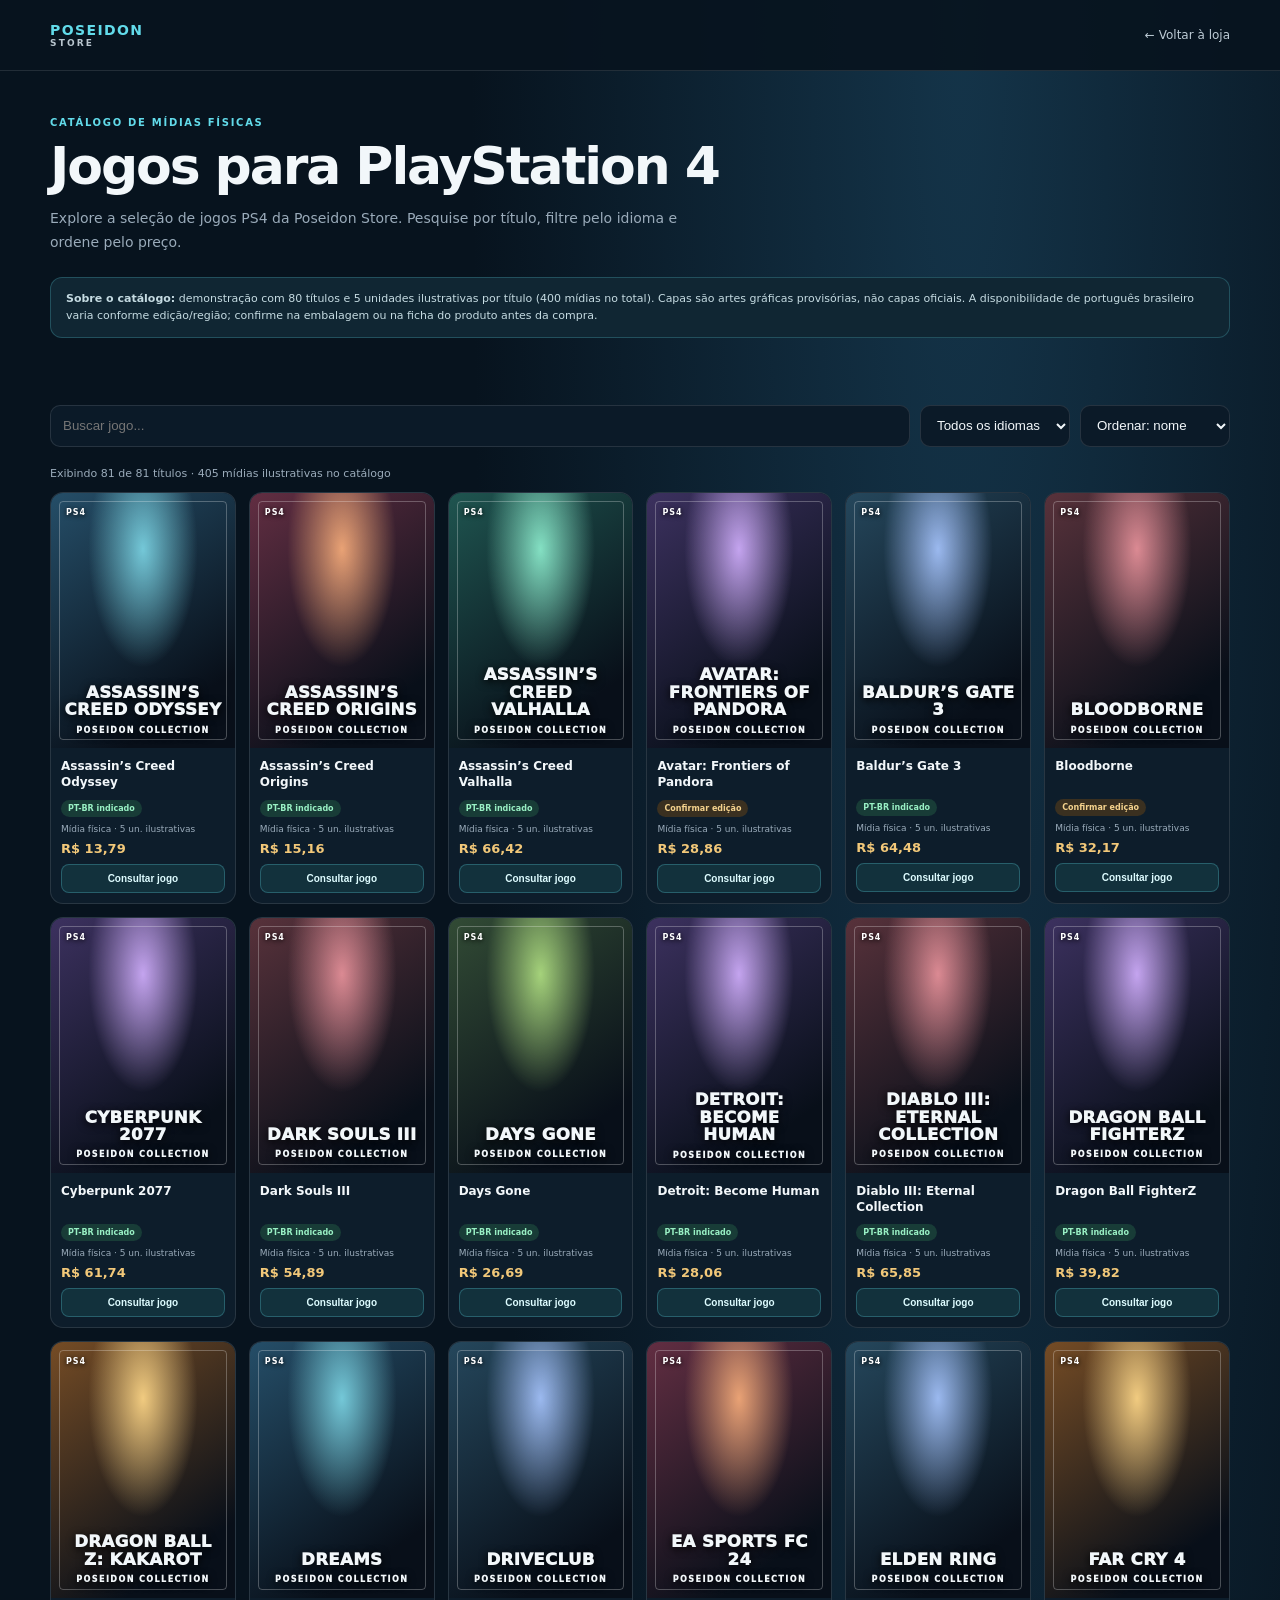
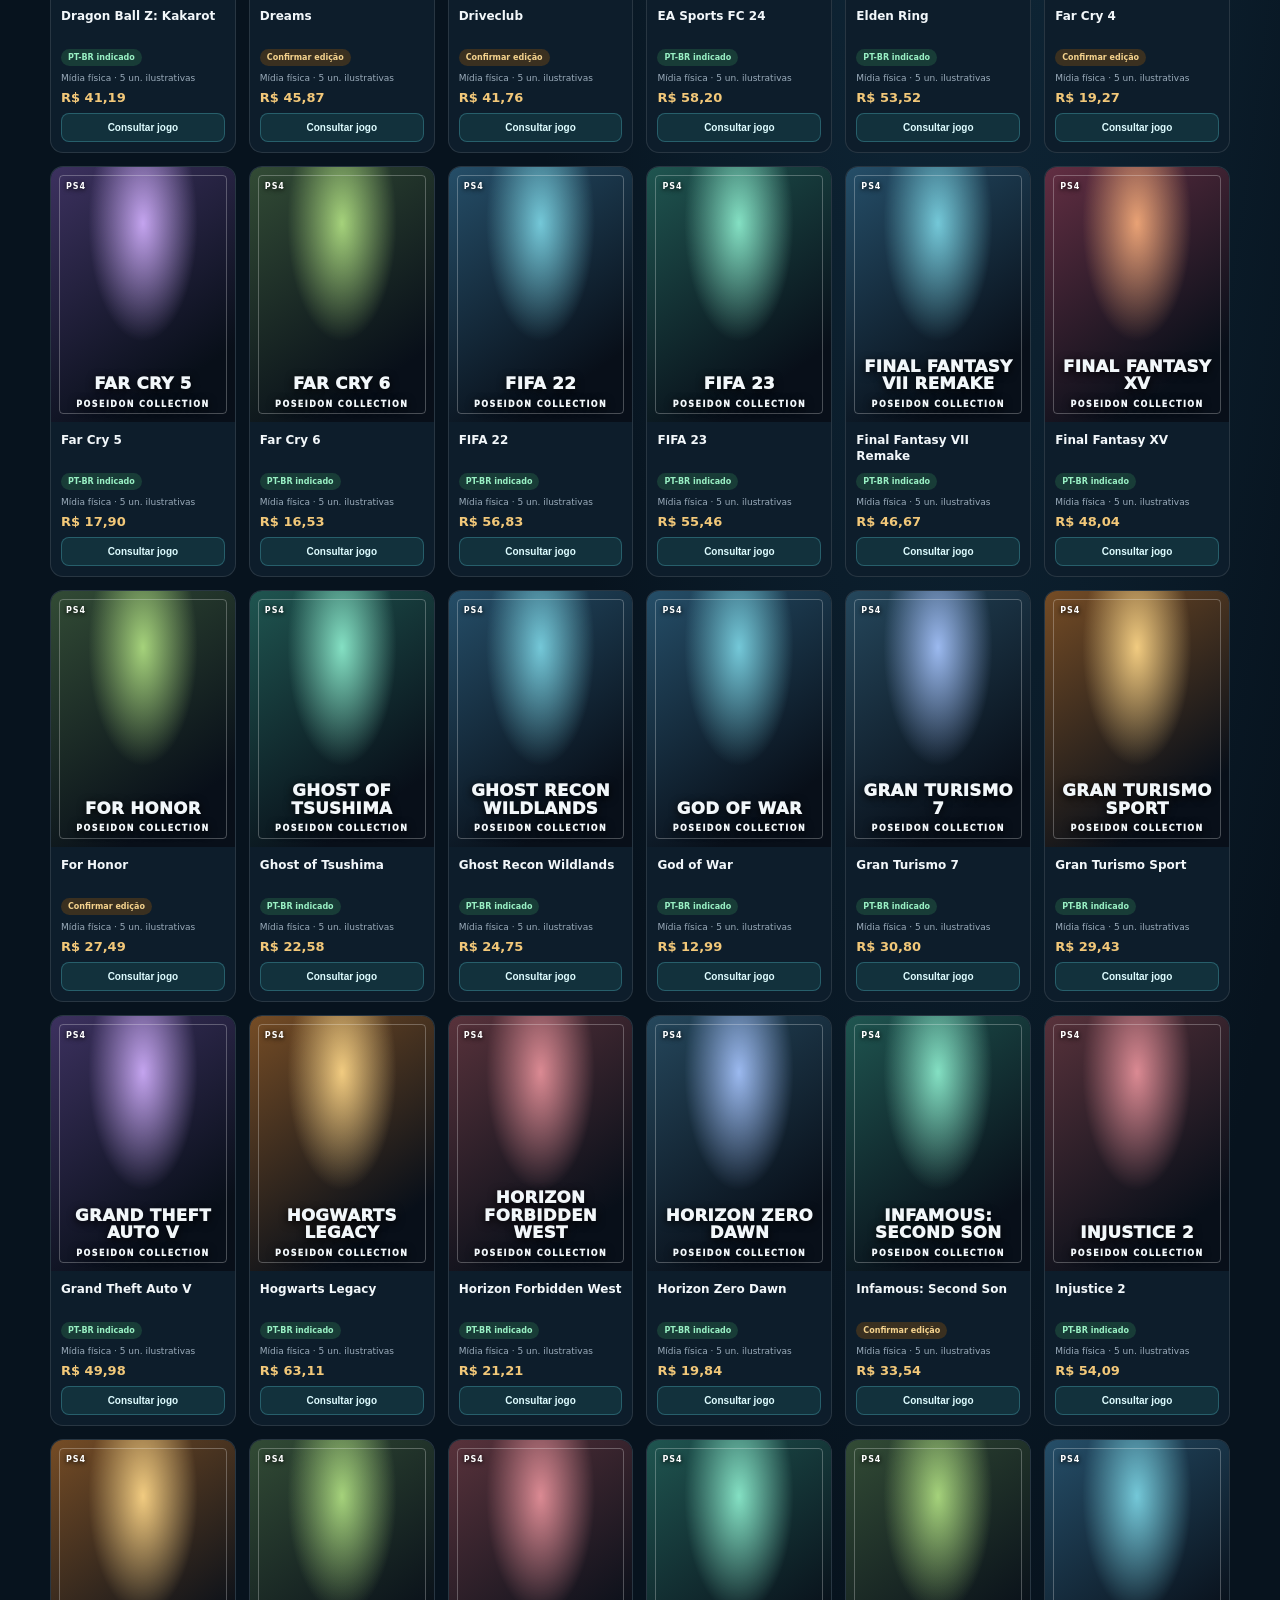
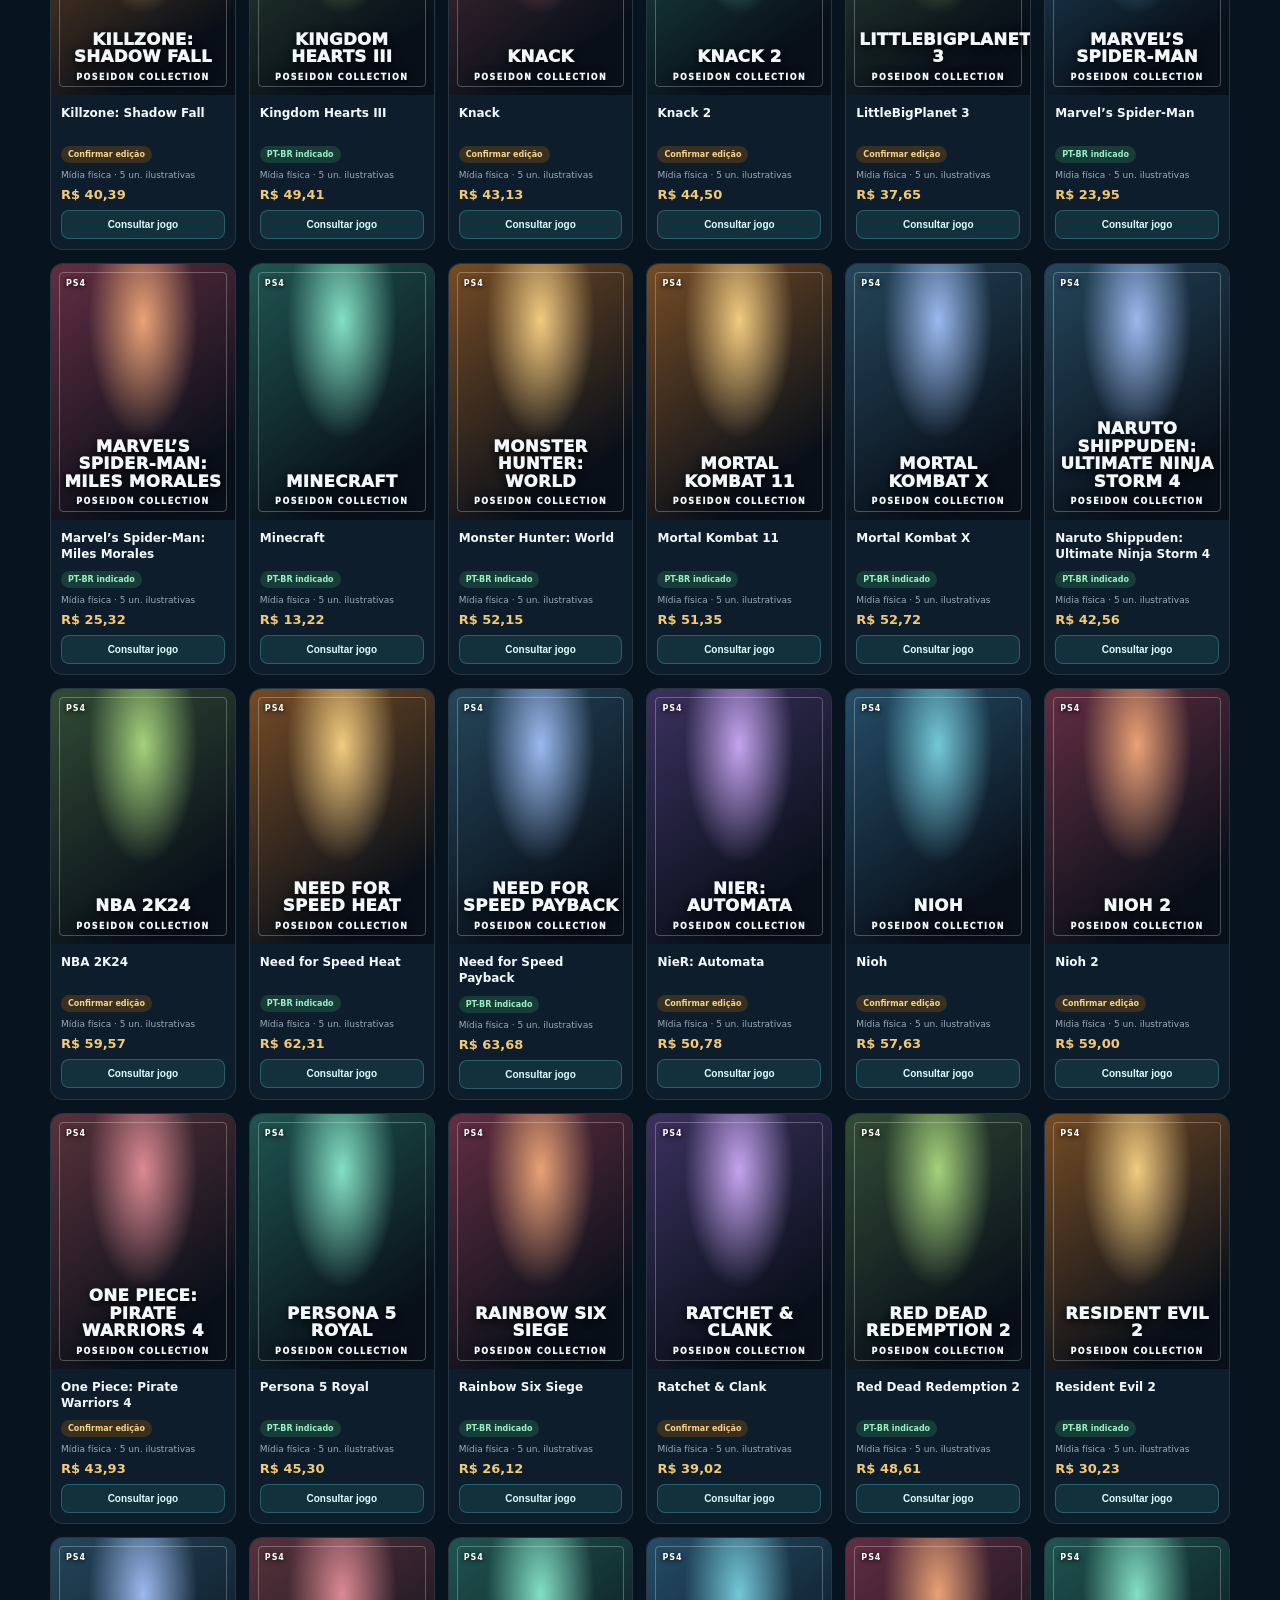
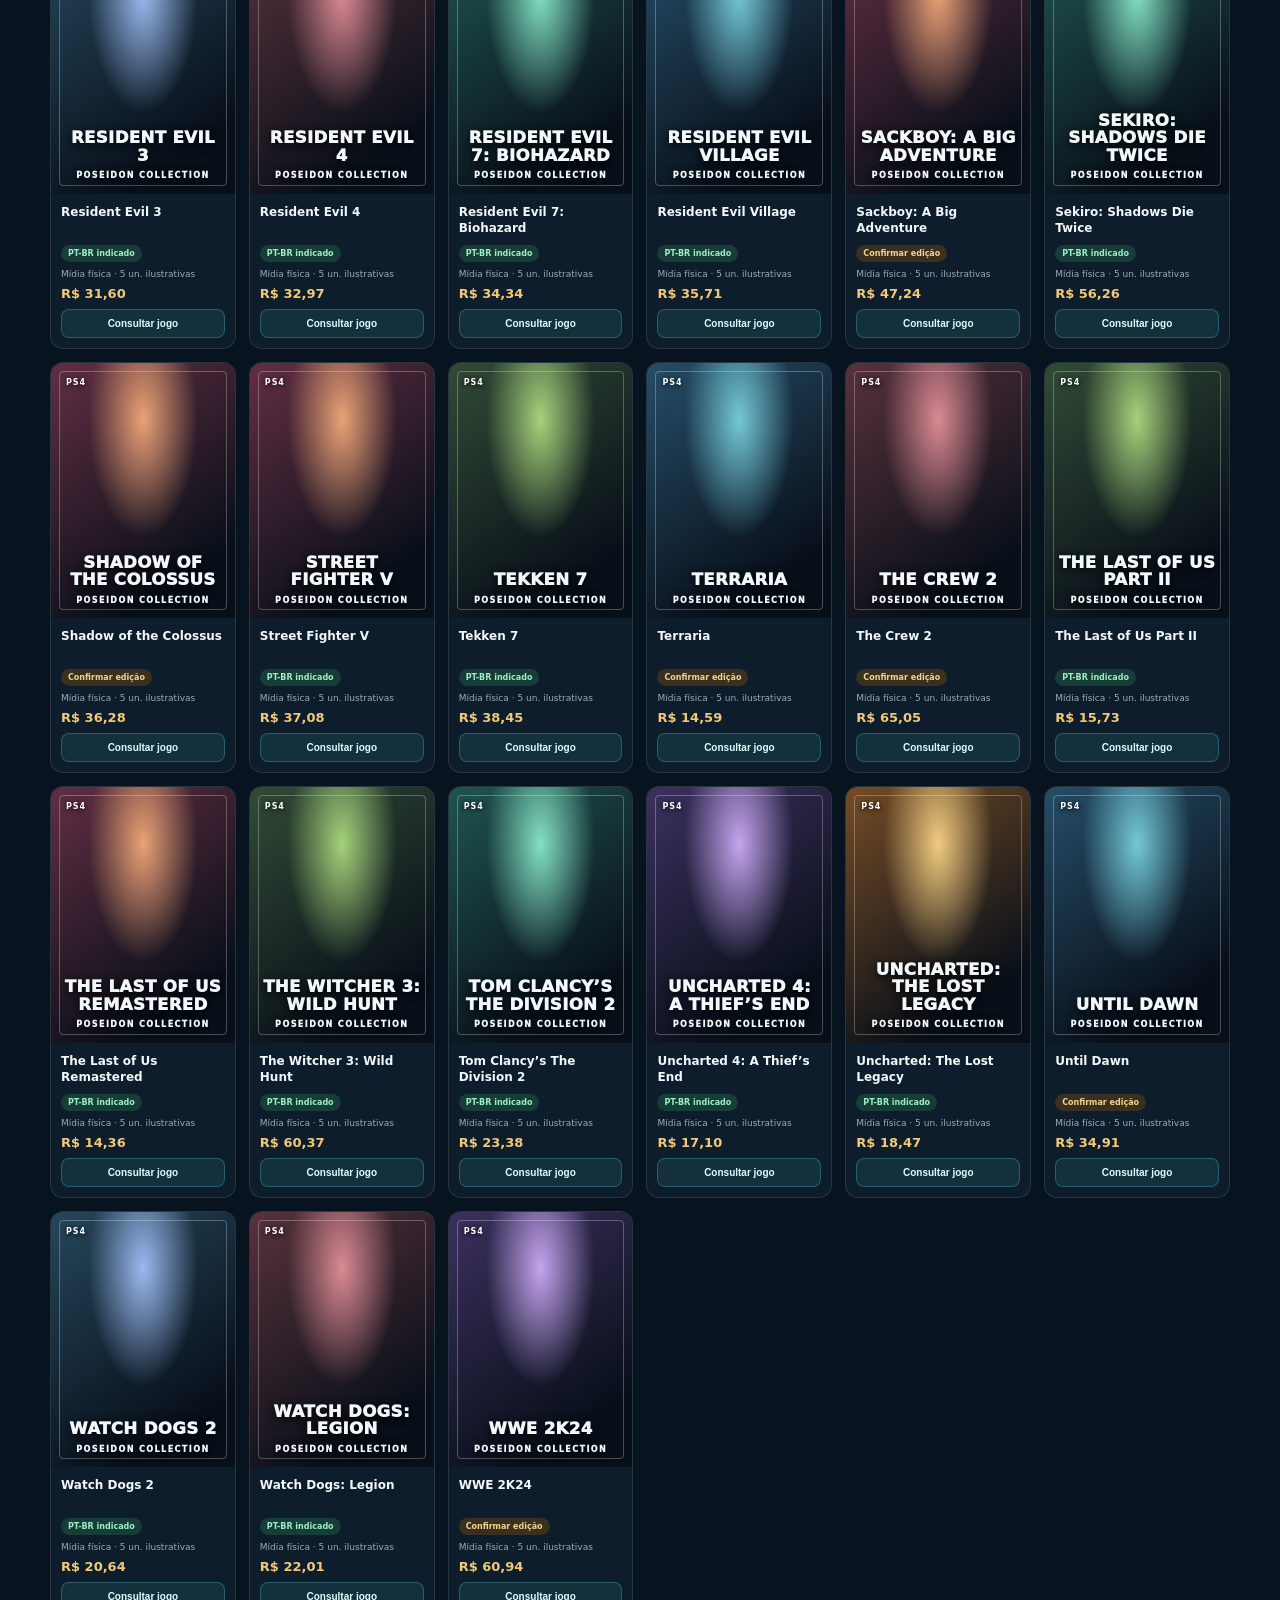
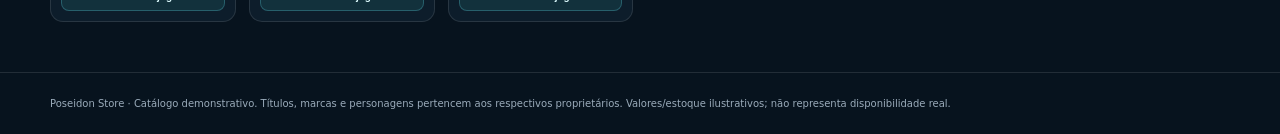
==== ps4-catalog.html @ 9f8c1f6d "Add PS4 physical game catalog prototype with search, language filter, and cover-style art" ====
<!doctype html>
<html lang="pt-BR">
<head>
<meta charset="utf-8"><meta name="viewport" content="width=device-width,initial-scale=1"><meta name="theme-color" content="#07131e"><meta name="description" content="Catálogo demonstrativo de jogos físicos para PlayStation 4."><title>Jogos PS4 — Poseidon Store</title>
<style>
:root{color-scheme:dark;--bg:#07131e;--panel:#0d1d2b;--line:#ffffff1c;--text:#f2f7fa;--muted:#9aabba;--cyan:#62dbea;--gold:#f2c879}*{box-sizing:border-box}body{margin:0;background:radial-gradient(ellipse at 75% 0,#143449,transparent 36%),var(--bg);color:var(--text);font:14px system-ui,-apple-system,Segoe UI,sans-serif}.wrap{width:min(1180px,calc(100% - 32px));margin:auto}a{color:inherit;text-decoration:none}.top{border-bottom:1px solid var(--line);background:#07131ee8}.nav{min-height:70px;display:flex;align-items:center;justify-content:space-between;gap:15px}.brand{font-weight:850;letter-spacing:.1em;color:var(--cyan)}.brand small{display:block;color:#b8c5ce;font-size:9px;letter-spacing:.24em}.back{color:#bdcbd5;font-size:12px}.hero{padding:42px 0 25px}.tag{color:var(--cyan);font-size:10px;font-weight:800;letter-spacing:.17em}.hero h1{font-size:clamp(30px,5vw,52px);line-height:1.04;letter-spacing:-.04em;margin:10px 0}.hero p{max-width:680px;color:var(--muted);line-height:1.7}.note{border:1px solid #62dbea3b;border-radius:12px;background:#102633;padding:12px 15px;color:#c5dbe2;font-size:11px;line-height:1.6;margin:22px 0}.controls{display:flex;gap:10px;flex-wrap:wrap;margin:20px 0}.controls input,.controls select{min-height:42px;border:1px solid var(--line);border-radius:10px;background:#0b1a28;color:var(--text);padding:0 12px}.controls input{flex:1;min-width:210px}.controls select{min-width:150px}.count{color:var(--muted);font-size:11px;margin:12px 0}.grid{display:grid;grid-template-columns:repeat(6,minmax(0,1fr));gap:13px;padding-bottom:50px}.card{overflow:hidden;border:1px solid var(--line);border-radius:13px;background:var(--panel);transition:.18s}.card:hover{transform:translateY(-3px);border-color:#62dbea77}.cover{aspect-ratio:0.72;position:relative;display:flex;align-items:end;overflow:hidden;padding:13px;background:radial-gradient(ellipse at 50% 22%,var(--light),transparent 42%),linear-gradient(145deg,var(--cover),#080f19 80%)}.cover:before{content:"";position:absolute;inset:8px;border:1px solid #ffffff43;border-radius:4px}.cover:after{content:"PS4";position:absolute;top:15px;left:15px;font-size:8px;letter-spacing:.12em;font-weight:900;color:#fff;text-shadow:0 1px 5px #000}.cover-title{position:relative;z-index:1;width:100%;text-align:center;text-transform:uppercase;font-weight:950;line-height:1.05;font-size:clamp(12px,1.3vw,17px);text-shadow:0 2px 9px #000;letter-spacing:.02em}.cover-title small{display:block;font-size:8px;margin-top:8px;letter-spacing:.18em}.meta{padding:10px}.meta h2{font-size:12px;line-height:1.35;min-height:32px;margin:0 0 7px}.lang{display:inline-block;border-radius:20px;padding:4px 7px;font-size:8px;font-weight:800;background:#183c37;color:#99f0c4}.lang.check{background:#3a3020;color:#f4d28d}.units{font-size:9px;color:var(--muted);margin:7px 0}.price{color:var(--gold);font-size:13px;font-weight:800}.button{width:100%;margin-top:8px;border:1px solid #62dbea44;border-radius:8px;background:#12313c;color:#defcff;font-size:10px;font-weight:750;padding:8px;cursor:pointer}.button:hover{background:#1b4852}.empty{text-align:center;color:var(--muted);padding:35px}[hidden]{display:none!important}.foot{border-top:1px solid var(--line);padding:22px 0;color:var(--muted);font-size:10px;line-height:1.7}@media(max-width:1000px){.grid{grid-template-columns:repeat(5,1fr)}}@media(max-width:760px){.grid{grid-template-columns:repeat(4,1fr)}}@media(max-width:540px){.grid{grid-template-columns:repeat(3,1fr);gap:8px}.meta{padding:8px}.cover{padding:9px}.cover:before{inset:5px}.cover:after{top:10px;left:10px}.cover-title{font-size:12px}.meta h2{font-size:10px;min-height:29px}.controls select{flex:1}.hero{padding-top:28px}}@media(max-width:360px){.grid{grid-template-columns:repeat(2,1fr)}}
</style>
</head>
<body>
<header class="top"><div class="wrap nav"><a class="brand" href="./index.html">POSEIDON <small>STORE</small></a><a class="back" href="./index.html">← Voltar à loja</a></div></header>
<main class="wrap"><section class="hero"><span class="tag">CATÁLOGO DE MÍDIAS FÍSICAS</span><h1>Jogos para PlayStation 4</h1><p>Explore a seleção de jogos PS4 da Poseidon Store. Pesquise por título, filtre pelo idioma e ordene pelo preço.</p><div class="note"><strong>Sobre o catálogo:</strong> demonstração com 80 títulos e 5 unidades ilustrativas por título (400 mídias no total). Capas são artes gráficas provisórias, não capas oficiais. A disponibilidade de português brasileiro varia conforme edição/região; confirme na embalagem ou na ficha do produto antes da compra.</div></section>
<div class="controls"><input id="search" type="search" placeholder="Buscar jogo..." aria-label="Buscar jogo"><select id="language" aria-label="Filtrar idioma"><option value="all">Todos os idiomas</option><option value="yes">PT-BR indicado</option><option value="check">Confirmar edição</option></select><select id="sort" aria-label="Ordenar"><option value="name">Ordenar: nome</option><option value="price-up">Menor preço</option><option value="price-down">Maior preço</option></select></div><p class="count" id="count" aria-live="polite"></p><section class="grid" id="grid" aria-label="Jogos PS4"></section><div class="empty" id="empty" hidden>Nenhum jogo encontrado. Altere a busca ou os filtros.</div></main>
<footer class="foot"><div class="wrap">Poseidon Store · Catálogo demonstrativo. Títulos, marcas e personagens pertencem aos respectivos proprietários. Valores/estoque ilustrativos; não representa disponibilidade real.</div></footer>
<script>
const titles=[
['God of War','yes'],['The Last of Us Remastered','yes'],['The Last of Us Part II','yes'],['Uncharted 4: A Thief’s End','yes'],['Uncharted: The Lost Legacy','yes'],['Horizon Zero Dawn','yes'],['Horizon Forbidden West','yes'],['Ghost of Tsushima','yes'],['Marvel’s Spider-Man','yes'],['Marvel’s Spider-Man: Miles Morales','yes'],['Days Gone','yes'],['Detroit: Become Human','yes'],['Gran Turismo Sport','yes'],['Gran Turismo 7','yes'],['Bloodborne','check'],['Infamous: Second Son','check'],['Until Dawn','check'],['Shadow of the Colossus','check'],['LittleBigPlanet 3','check'],['Ratchet & Clank','check'],['Killzone: Shadow Fall','check'],['Driveclub','check'],['Knack','check'],['Knack 2','check'],['Dreams','check'],['Sackboy: A Big Adventure','check'],
['Red Dead Redemption 2','yes'],['Grand Theft Auto V','yes'],['Mortal Kombat 11','yes'],['Mortal Kombat X','yes'],['Injustice 2','yes'],['FIFA 23','yes'],['FIFA 22','yes'],['EA Sports FC 24','yes'],['NBA 2K24','check'],['WWE 2K24','check'],['Need for Speed Heat','yes'],['Need for Speed Payback','yes'],['The Crew 2','check'],['Assassin’s Creed Valhalla','yes'],['Assassin’s Creed Odyssey','yes'],['Assassin’s Creed Origins','yes'],['Far Cry 6','yes'],['Far Cry 5','yes'],['Far Cry 4','check'],['Watch Dogs 2','yes'],['Watch Dogs: Legion','yes'],['Tom Clancy’s The Division 2','yes'],['Ghost Recon Wildlands','yes'],['Rainbow Six Siege','yes'],['For Honor','check'],['Avatar: Frontiers of Pandora','check'],
['Resident Evil 2','yes'],['Resident Evil 3','yes'],['Resident Evil 4','yes'],['Resident Evil 7: Biohazard','yes'],['Resident Evil Village','yes'],['Street Fighter V','yes'],['Tekken 7','yes'],['Dragon Ball FighterZ','yes'],['Dragon Ball Z: Kakarot','yes'],['Naruto Shippuden: Ultimate Ninja Storm 4','yes'],['One Piece: Pirate Warriors 4','check'],['Persona 5 Royal','yes'],['Final Fantasy VII Remake','yes'],['Final Fantasy XV','yes'],['Kingdom Hearts III','yes'],['NieR: Automata','check'],['Monster Hunter: World','yes'],['Elden Ring','yes'],['Dark Souls III','yes'],['Sekiro: Shadows Die Twice','yes'],['Nioh','check'],['Nioh 2','check'],['The Witcher 3: Wild Hunt','yes'],['Cyberpunk 2077','yes'],['Hogwarts Legacy','yes'],['Baldur’s Gate 3','yes'],['Diablo III: Eternal Collection','yes'],['Minecraft','yes'],['Terraria','check']
];
const palettes=[['#254e68','#74c8d8'],['#622e42','#e9a275'],['#324b35','#a5d27b'],['#3c315f','#c4a4ef'],['#754c25','#f1cb80'],['#25475c','#9bb9ef'],['#58323b','#db8a93'],['#1f5550','#84e0c3']];
const games=titles.map(([name,ptbr],i)=>({id:i,name,ptbr,stock:5,price:((1299+(i*137)%5400)/100),colors:palettes[i%palettes.length]}));
const fmt=new Intl.NumberFormat('pt-BR',{style:'currency',currency:'BRL'});let query='',language='all',sort='name';
function render(){let shown=games.filter(g=>g.name.toLocaleLowerCase('pt-BR').includes(query)&&(language==='all'||(language==='yes'?g.ptbr==='yes':g.ptbr==='check')));if(sort==='price-up')shown.sort((a,b)=>a.price-b.price);if(sort==='price-down')shown.sort((a,b)=>b.price-a.price);else if(sort==='name')shown.sort((a,b)=>a.name.localeCompare(b.name,'pt-BR'));document.querySelector('#grid').innerHTML=shown.map(g=>`<article class="card"><div class="cover" style="--cover:${g.colors[0]};--light:${g.colors[1]}"><div class="cover-title">${g.name}<small>POSEIDON COLLECTION</small></div></div><div class="meta"><h2>${g.name}</h2><span class="lang ${g.ptbr==='check'?'check':''}">${g.ptbr==='yes'?'PT-BR indicado':'Confirmar edição'}</span><div class="units">Mídia física · ${g.stock} un. ilustrativas</div><div class="price">${fmt.format(g.price)}</div><button class="button" data-info="${g.id}">Consultar jogo</button></div></article>`).join('');document.querySelector('#empty').hidden=shown.length>0;document.querySelector('#count').textContent=`Exibindo ${shown.length} de ${games.length} títulos · ${games.length*5} mídias ilustrativas no catálogo`}
document.querySelector('#search').addEventListener('input',e=>{query=e.target.value.trim().toLocaleLowerCase('pt-BR');render()});document.querySelector('#language').addEventListener('change',e=>{language=e.target.value;render()});document.querySelector('#sort').addEventListener('change',e=>{sort=e.target.value;render()});document.addEventListener('click',e=>{const b=e.target.closest('[data-info]');if(!b)return;const g=games.find(x=>x.id===Number(b.dataset.info));alert(`${g.name}\n\nIdioma: ${g.ptbr==='yes'?'PT-BR indicado — confirme na edição/região':'confirme o idioma na edição específica'}\nMídia/estoque: demonstrativo.\n\nEntre em contato com a loja para confirmar disponibilidade e versão.`)});render();
</script></body></html>
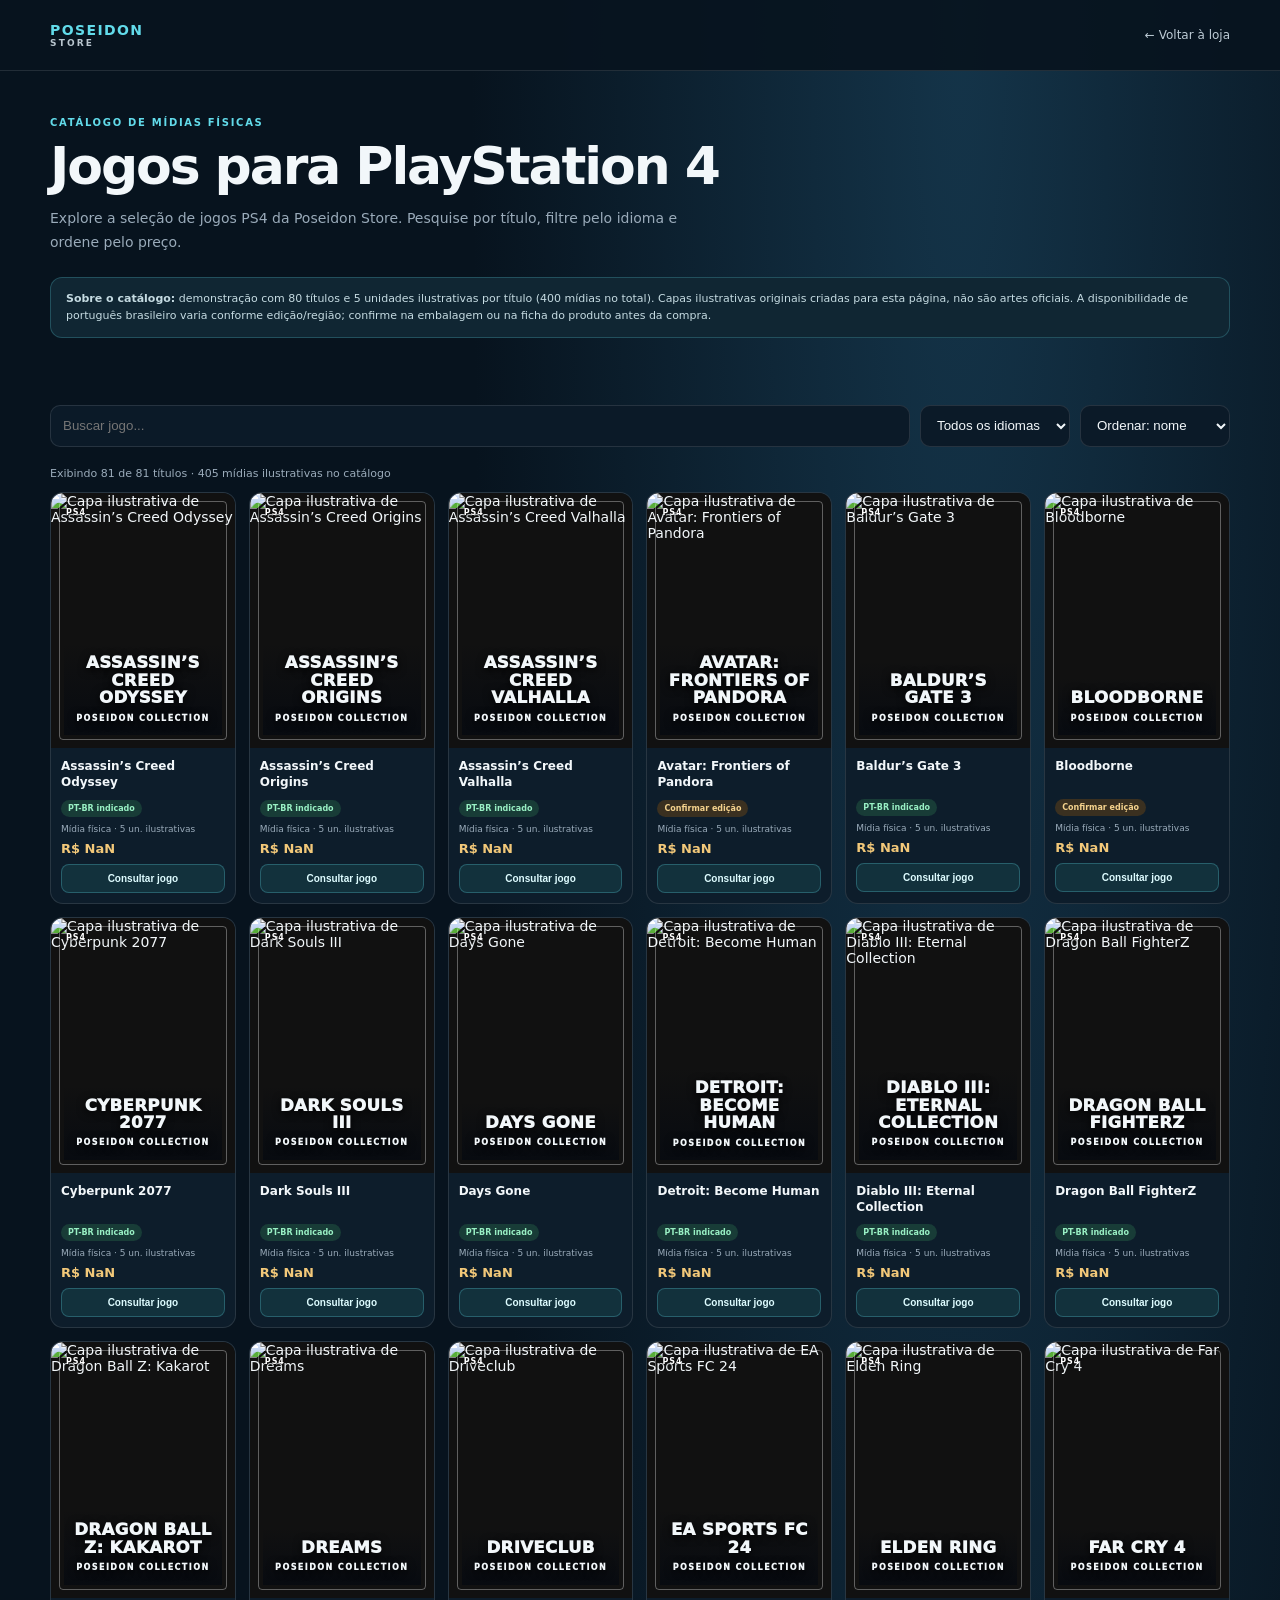
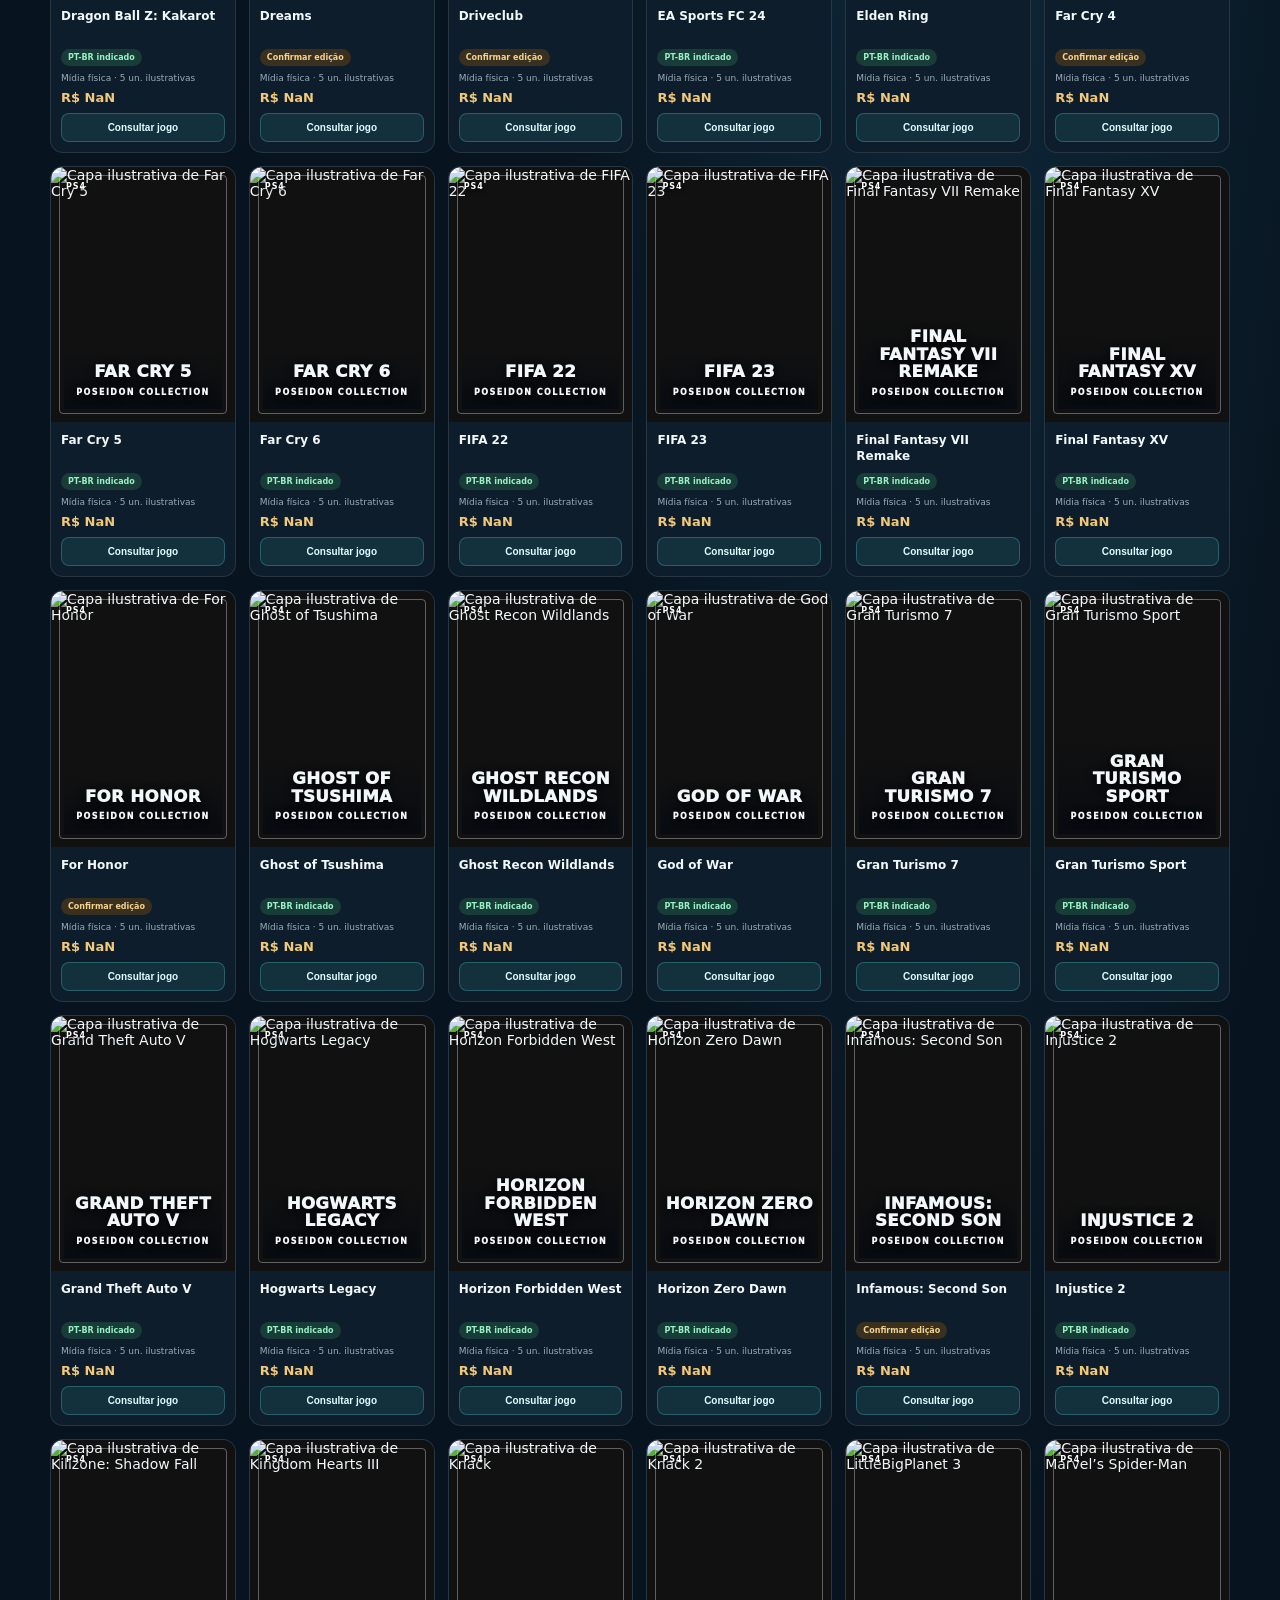
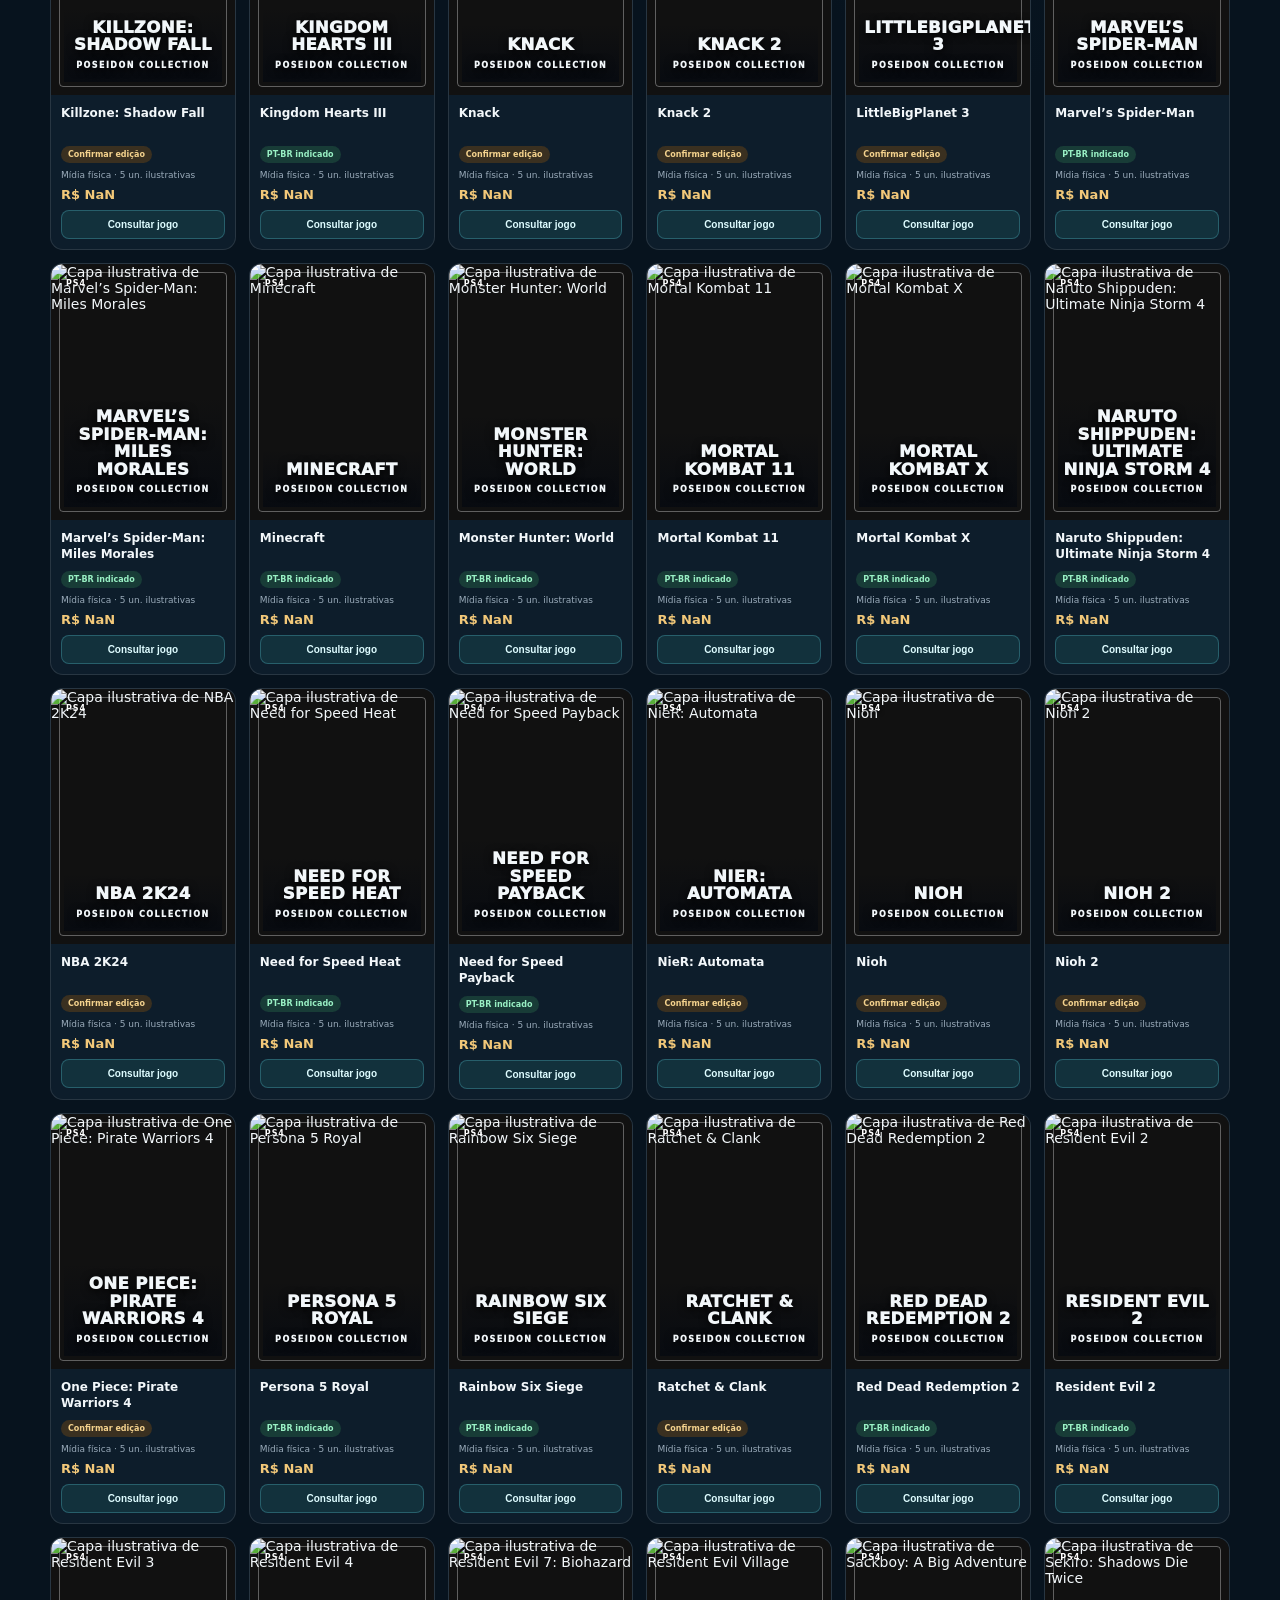
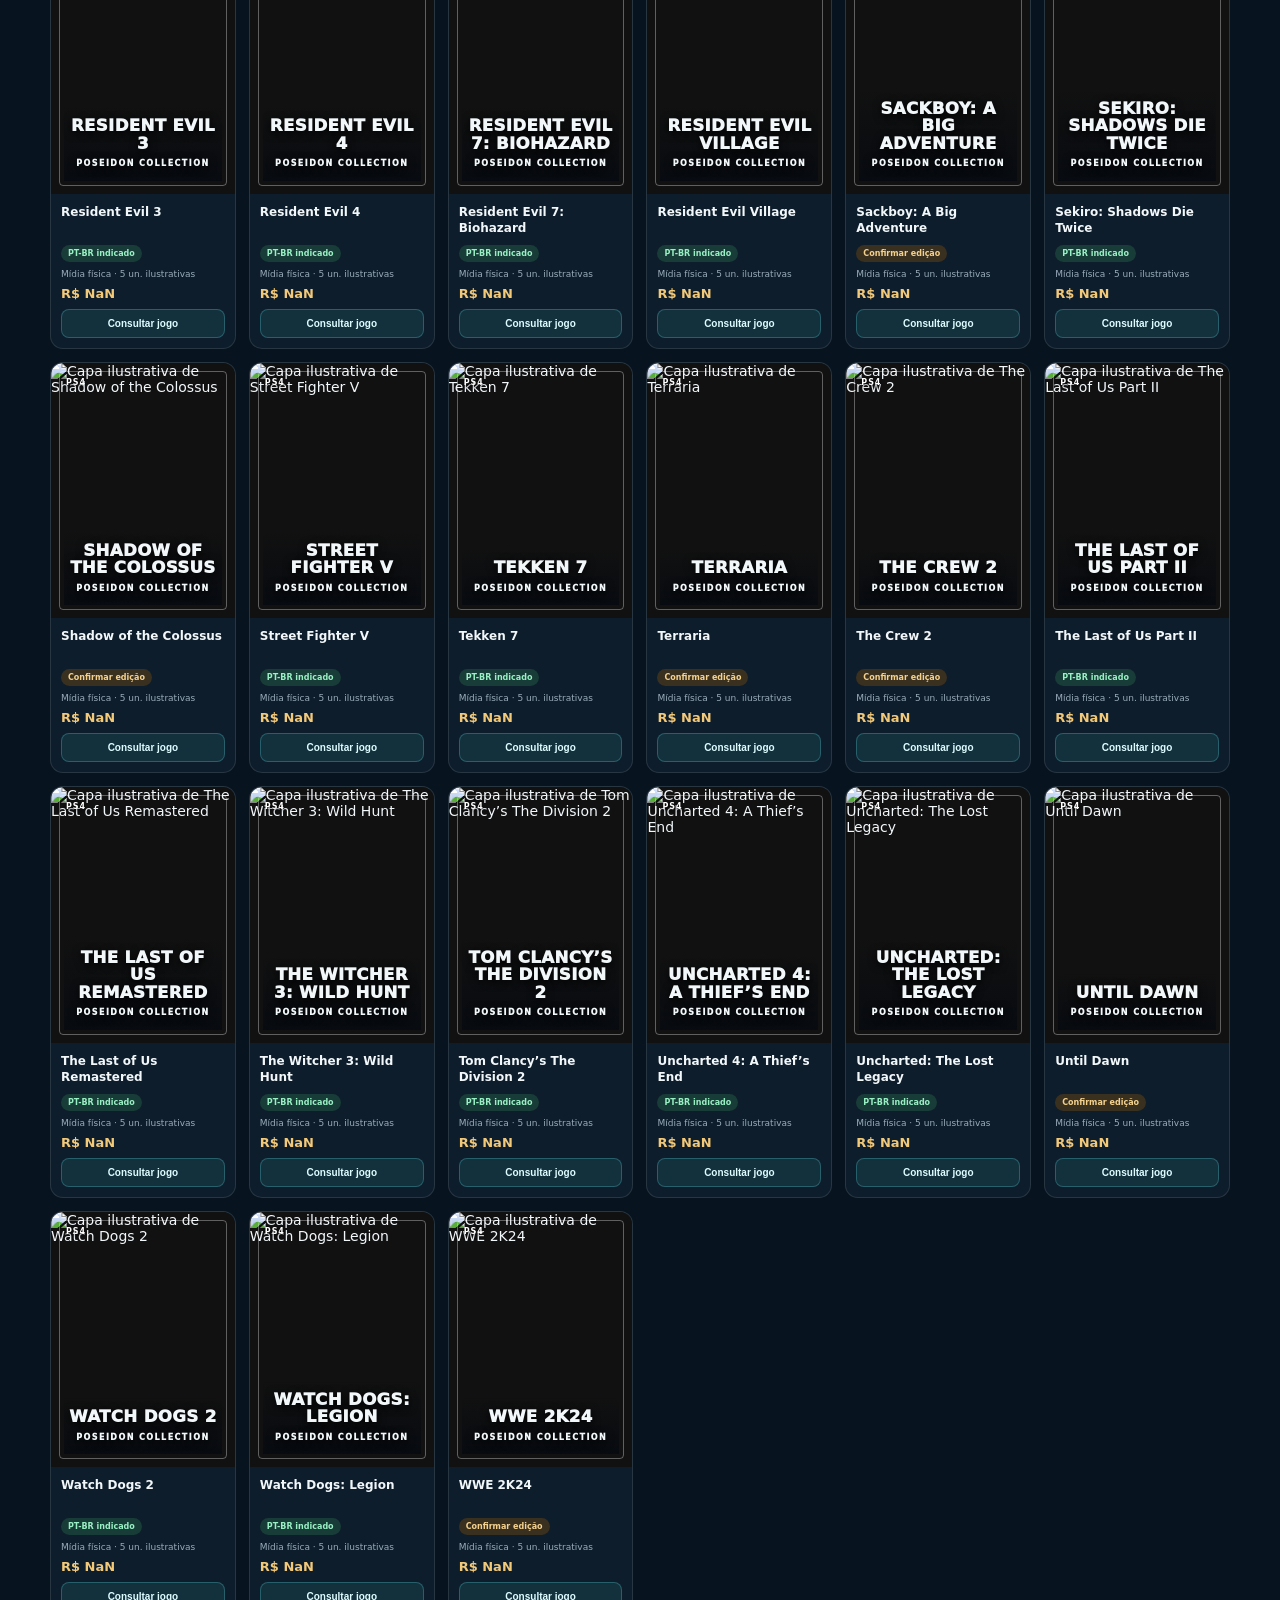
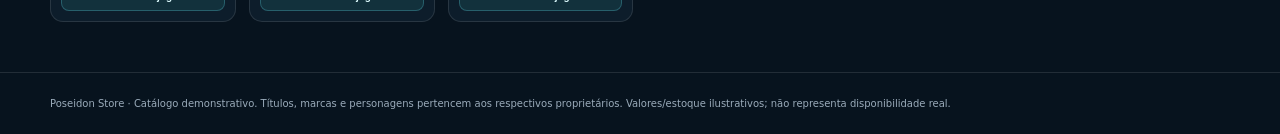
==== commit 88582880: "Replace PS4 cover placeholders with uploaded cover illustrations" ====
--- a/ps4-catalog.html
+++ b/ps4-catalog.html
@@ -3,23 +3,15 @@
 <head>
 <meta charset="utf-8"><meta name="viewport" content="width=device-width,initial-scale=1"><meta name="theme-color" content="#07131e"><meta name="description" content="Catálogo demonstrativo de jogos físicos para PlayStation 4."><title>Jogos PS4 — Poseidon Store</title>
 <style>
-:root{color-scheme:dark;--bg:#07131e;--panel:#0d1d2b;--line:#ffffff1c;--text:#f2f7fa;--muted:#9aabba;--cyan:#62dbea;--gold:#f2c879}*{box-sizing:border-box}body{margin:0;background:radial-gradient(ellipse at 75% 0,#143449,transparent 36%),var(--bg);color:var(--text);font:14px system-ui,-apple-system,Segoe UI,sans-serif}.wrap{width:min(1180px,calc(100% - 32px));margin:auto}a{color:inherit;text-decoration:none}.top{border-bottom:1px solid var(--line);background:#07131ee8}.nav{min-height:70px;display:flex;align-items:center;justify-content:space-between;gap:15px}.brand{font-weight:850;letter-spacing:.1em;color:var(--cyan)}.brand small{display:block;color:#b8c5ce;font-size:9px;letter-spacing:.24em}.back{color:#bdcbd5;font-size:12px}.hero{padding:42px 0 25px}.tag{color:var(--cyan);font-size:10px;font-weight:800;letter-spacing:.17em}.hero h1{font-size:clamp(30px,5vw,52px);line-height:1.04;letter-spacing:-.04em;margin:10px 0}.hero p{max-width:680px;color:var(--muted);line-height:1.7}.note{border:1px solid #62dbea3b;border-radius:12px;background:#102633;padding:12px 15px;color:#c5dbe2;font-size:11px;line-height:1.6;margin:22px 0}.controls{display:flex;gap:10px;flex-wrap:wrap;margin:20px 0}.controls input,.controls select{min-height:42px;border:1px solid var(--line);border-radius:10px;background:#0b1a28;color:var(--text);padding:0 12px}.controls input{flex:1;min-width:210px}.controls select{min-width:150px}.count{color:var(--muted);font-size:11px;margin:12px 0}.grid{display:grid;grid-template-columns:repeat(6,minmax(0,1fr));gap:13px;padding-bottom:50px}.card{overflow:hidden;border:1px solid var(--line);border-radius:13px;background:var(--panel);transition:.18s}.card:hover{transform:translateY(-3px);border-color:#62dbea77}.cover{aspect-ratio:0.72;position:relative;display:flex;align-items:end;overflow:hidden;padding:13px;background:radial-gradient(ellipse at 50% 22%,var(--light),transparent 42%),linear-gradient(145deg,var(--cover),#080f19 80%)}.cover:before{content:"";position:absolute;inset:8px;border:1px solid #ffffff43;border-radius:4px}.cover:after{content:"PS4";position:absolute;top:15px;left:15px;font-size:8px;letter-spacing:.12em;font-weight:900;color:#fff;text-shadow:0 1px 5px #000}.cover-title{position:relative;z-index:1;width:100%;text-align:center;text-transform:uppercase;font-weight:950;line-height:1.05;font-size:clamp(12px,1.3vw,17px);text-shadow:0 2px 9px #000;letter-spacing:.02em}.cover-title small{display:block;font-size:8px;margin-top:8px;letter-spacing:.18em}.meta{padding:10px}.meta h2{font-size:12px;line-height:1.35;min-height:32px;margin:0 0 7px}.lang{display:inline-block;border-radius:20px;padding:4px 7px;font-size:8px;font-weight:800;background:#183c37;color:#99f0c4}.lang.check{background:#3a3020;color:#f4d28d}.units{font-size:9px;color:var(--muted);margin:7px 0}.price{color:var(--gold);font-size:13px;font-weight:800}.button{width:100%;margin-top:8px;border:1px solid #62dbea44;border-radius:8px;background:#12313c;color:#defcff;font-size:10px;font-weight:750;padding:8px;cursor:pointer}.button:hover{background:#1b4852}.empty{text-align:center;color:var(--muted);padding:35px}[hidden]{display:none!important}.foot{border-top:1px solid var(--line);padding:22px 0;color:var(--muted);font-size:10px;line-height:1.7}@media(max-width:1000px){.grid{grid-template-columns:repeat(5,1fr)}}@media(max-width:760px){.grid{grid-template-columns:repeat(4,1fr)}}@media(max-width:540px){.grid{grid-template-columns:repeat(3,1fr);gap:8px}.meta{padding:8px}.cover{padding:9px}.cover:before{inset:5px}.cover:after{top:10px;left:10px}.cover-title{font-size:12px}.meta h2{font-size:10px;min-height:29px}.controls select{flex:1}.hero{padding-top:28px}}@media(max-width:360px){.grid{grid-template-columns:repeat(2,1fr)}}
+:root{color-scheme:dark;--bg:#07131e;--panel:#0d1d2b;--line:#ffffff1c;--text:#f2f7fa;--muted:#9aabba;--cyan:#62dbea;--gold:#f2c879}*{box-sizing:border-box}body{margin:0;background:radial-gradient(ellipse at 75% 0,#143449,transparent 36%),var(--bg);color:var(--text);font:14px system-ui,-apple-system,Segoe UI,sans-serif}.wrap{width:min(1180px,calc(100% - 32px));margin:auto}a{color:inherit;text-decoration:none}.top{border-bottom:1px solid var(--line);background:#07131ee8}.nav{min-height:70px;display:flex;align-items:center;justify-content:space-between;gap:15px}.brand{font-weight:850;letter-spacing:.1em;color:var(--cyan)}.brand small{display:block;color:#b8c5ce;font-size:9px;letter-spacing:.24em}.back{color:#bdcbd5;font-size:12px}.hero{padding:42px 0 25px}.tag{color:var(--cyan);font-size:10px;font-weight:800;letter-spacing:.17em}.hero h1{font-size:clamp(30px,5vw,52px);line-height:1.04;letter-spacing:-.04em;margin:10px 0}.hero p{max-width:680px;color:var(--muted);line-height:1.7}.note{border:1px solid #62dbea3b;border-radius:12px;background:#102633;padding:12px 15px;color:#c5dbe2;font-size:11px;line-height:1.6;margin:22px 0}.controls{display:flex;gap:10px;flex-wrap:wrap;margin:20px 0}.controls input,.controls select{min-height:42px;border:1px solid var(--line);border-radius:10px;background:#0b1a28;color:var(--text);padding:0 12px}.controls input{flex:1;min-width:210px}.controls select{min-width:150px}.count{color:var(--muted);font-size:11px;margin:12px 0}.grid{display:grid;grid-template-columns:repeat(6,minmax(0,1fr));gap:13px;padding-bottom:50px}.card{overflow:hidden;border:1px solid var(--line);border-radius:13px;background:var(--panel);transition:.18s}.card:hover{transform:translateY(-3px);border-color:#62dbea77}.cover{aspect-ratio:.72;position:relative;display:flex;align-items:end;overflow:hidden;padding:13px;background:#111}.cover img{position:absolute;inset:0;width:100%;height:100%;object-fit:cover}.cover:before{content:"";position:absolute;z-index:1;inset:8px;border:1px solid #ffffff55;border-radius:4px;pointer-events:none}.cover:after{content:"PS4";position:absolute;z-index:2;top:15px;left:15px;font-size:8px;letter-spacing:.12em;font-weight:900;color:#fff;text-shadow:0 1px 5px #000}.cover-title{position:relative;z-index:2;width:100%;text-align:center;text-transform:uppercase;font-weight:950;line-height:1.05;font-size:clamp(12px,1.3vw,17px);text-shadow:0 2px 9px #000;letter-spacing:.02em;padding:12px 5px;background:linear-gradient(transparent,#050910c9)}.cover-title small{display:block;font-size:8px;margin-top:8px;letter-spacing:.18em}.meta{padding:10px}.meta h2{font-size:12px;line-height:1.35;min-height:32px;margin:0 0 7px}.lang{display:inline-block;border-radius:20px;padding:4px 7px;font-size:8px;font-weight:800;background:#183c37;color:#99f0c4}.lang.check{background:#3a3020;color:#f4d28d}.units{font-size:9px;color:var(--muted);margin:7px 0}.price{color:var(--gold);font-size:13px;font-weight:800}.button{width:100%;margin-top:8px;border:1px solid #62dbea44;border-radius:8px;background:#12313c;color:#defcff;font-size:10px;font-weight:750;padding:8px;cursor:pointer}.button:hover{background:#1b4852}.empty{text-align:center;color:var(--muted);padding:35px}[hidden]{display:none!important}.foot{border-top:1px solid var(--line);padding:22px 0;color:var(--muted);font-size:10px;line-height:1.7}@media(max-width:1000px){.grid{grid-template-columns:repeat(5,1fr)}}@media(max-width:760px){.grid{grid-template-columns:repeat(4,1fr)}}@media(max-width:540px){.grid{grid-template-columns:repeat(3,1fr);gap:8px}.meta{padding:8px}.cover{padding:9px}.cover:before{inset:5px}.cover:after{top:10px;left:10px}.cover-title{font-size:12px}.meta h2{font-size:10px;min-height:29px}.controls select{flex:1}.hero{padding-top:28px}}@media(max-width:360px){.grid{grid-template-columns:repeat(2,1fr)}}
 </style>
 </head>
-<body>
-<header class="top"><div class="wrap nav"><a class="brand" href="./index.html">POSEIDON <small>STORE</small></a><a class="back" href="./index.html">← Voltar à loja</a></div></header>
-<main class="wrap"><section class="hero"><span class="tag">CATÁLOGO DE MÍDIAS FÍSICAS</span><h1>Jogos para PlayStation 4</h1><p>Explore a seleção de jogos PS4 da Poseidon Store. Pesquise por título, filtre pelo idioma e ordene pelo preço.</p><div class="note"><strong>Sobre o catálogo:</strong> demonstração com 80 títulos e 5 unidades ilustrativas por título (400 mídias no total). Capas são artes gráficas provisórias, não capas oficiais. A disponibilidade de português brasileiro varia conforme edição/região; confirme na embalagem ou na ficha do produto antes da compra.</div></section>
-<div class="controls"><input id="search" type="search" placeholder="Buscar jogo..." aria-label="Buscar jogo"><select id="language" aria-label="Filtrar idioma"><option value="all">Todos os idiomas</option><option value="yes">PT-BR indicado</option><option value="check">Confirmar edição</option></select><select id="sort" aria-label="Ordenar"><option value="name">Ordenar: nome</option><option value="price-up">Menor preço</option><option value="price-down">Maior preço</option></select></div><p class="count" id="count" aria-live="polite"></p><section class="grid" id="grid" aria-label="Jogos PS4"></section><div class="empty" id="empty" hidden>Nenhum jogo encontrado. Altere a busca ou os filtros.</div></main>
-<footer class="foot"><div class="wrap">Poseidon Store · Catálogo demonstrativo. Títulos, marcas e personagens pertencem aos respectivos proprietários. Valores/estoque ilustrativos; não representa disponibilidade real.</div></footer>
+<body><header class="top"><div class="wrap nav"><a class="brand" href="./index.html">POSEIDON <small>STORE</small></a><a class="back" href="./index.html">← Voltar à loja</a></div></header>
+<main class="wrap"><section class="hero"><span class="tag">CATÁLOGO DE MÍDIAS FÍSICAS</span><h1>Jogos para PlayStation 4</h1><p>Explore a seleção de jogos PS4 da Poseidon Store. Pesquise por título, filtre pelo idioma e ordene pelo preço.</p><div class="note"><strong>Sobre o catálogo:</strong> demonstração com 80 títulos e 5 unidades ilustrativas por título (400 mídias no total). Capas ilustrativas originais criadas para esta página, não são artes oficiais. A disponibilidade de português brasileiro varia conforme edição/região; confirme na embalagem ou na ficha do produto antes da compra.</div></section>
+<div class="controls"><input id="search" type="search" placeholder="Buscar jogo..." aria-label="Buscar jogo"><select id="language" aria-label="Filtrar idioma"><option value="all">Todos os idiomas</option><option value="yes">PT-BR indicado</option><option value="check">Confirmar edição</option></select><select id="sort" aria-label="Ordenar"><option value="name">Ordenar: nome</option><option value="price-up">Menor preço</option><option value="price-down">Maior preço</option></select></div><p class="count" id="count" aria-live="polite"></p><section class="grid" id="grid" aria-label="Jogos PS4"></section><div class="empty" id="empty" hidden>Nenhum jogo encontrado. Altere a busca ou os filtros.</div></main><footer class="foot"><div class="wrap">Poseidon Store · Catálogo demonstrativo. Títulos, marcas e personagens pertencem aos respectivos proprietários. Valores/estoque ilustrativos; não representa disponibilidade real.</div></footer>
 <script>
-const titles=[
-['God of War','yes'],['The Last of Us Remastered','yes'],['The Last of Us Part II','yes'],['Uncharted 4: A Thief’s End','yes'],['Uncharted: The Lost Legacy','yes'],['Horizon Zero Dawn','yes'],['Horizon Forbidden West','yes'],['Ghost of Tsushima','yes'],['Marvel’s Spider-Man','yes'],['Marvel’s Spider-Man: Miles Morales','yes'],['Days Gone','yes'],['Detroit: Become Human','yes'],['Gran Turismo Sport','yes'],['Gran Turismo 7','yes'],['Bloodborne','check'],['Infamous: Second Son','check'],['Until Dawn','check'],['Shadow of the Colossus','check'],['LittleBigPlanet 3','check'],['Ratchet & Clank','check'],['Killzone: Shadow Fall','check'],['Driveclub','check'],['Knack','check'],['Knack 2','check'],['Dreams','check'],['Sackboy: A Big Adventure','check'],
-['Red Dead Redemption 2','yes'],['Grand Theft Auto V','yes'],['Mortal Kombat 11','yes'],['Mortal Kombat X','yes'],['Injustice 2','yes'],['FIFA 23','yes'],['FIFA 22','yes'],['EA Sports FC 24','yes'],['NBA 2K24','check'],['WWE 2K24','check'],['Need for Speed Heat','yes'],['Need for Speed Payback','yes'],['The Crew 2','check'],['Assassin’s Creed Valhalla','yes'],['Assassin’s Creed Odyssey','yes'],['Assassin’s Creed Origins','yes'],['Far Cry 6','yes'],['Far Cry 5','yes'],['Far Cry 4','check'],['Watch Dogs 2','yes'],['Watch Dogs: Legion','yes'],['Tom Clancy’s The Division 2','yes'],['Ghost Recon Wildlands','yes'],['Rainbow Six Siege','yes'],['For Honor','check'],['Avatar: Frontiers of Pandora','check'],
-['Resident Evil 2','yes'],['Resident Evil 3','yes'],['Resident Evil 4','yes'],['Resident Evil 7: Biohazard','yes'],['Resident Evil Village','yes'],['Street Fighter V','yes'],['Tekken 7','yes'],['Dragon Ball FighterZ','yes'],['Dragon Ball Z: Kakarot','yes'],['Naruto Shippuden: Ultimate Ninja Storm 4','yes'],['One Piece: Pirate Warriors 4','check'],['Persona 5 Royal','yes'],['Final Fantasy VII Remake','yes'],['Final Fantasy XV','yes'],['Kingdom Hearts III','yes'],['NieR: Automata','check'],['Monster Hunter: World','yes'],['Elden Ring','yes'],['Dark Souls III','yes'],['Sekiro: Shadows Die Twice','yes'],['Nioh','check'],['Nioh 2','check'],['The Witcher 3: Wild Hunt','yes'],['Cyberpunk 2077','yes'],['Hogwarts Legacy','yes'],['Baldur’s Gate 3','yes'],['Diablo III: Eternal Collection','yes'],['Minecraft','yes'],['Terraria','check']
-];
-const palettes=[['#254e68','#74c8d8'],['#622e42','#e9a275'],['#324b35','#a5d27b'],['#3c315f','#c4a4ef'],['#754c25','#f1cb80'],['#25475c','#9bb9ef'],['#58323b','#db8a93'],['#1f5550','#84e0c3']];
-const games=titles.map(([name,ptbr],i)=>({id:i,name,ptbr,stock:5,price:((1299+(i*137)%5400)/100),colors:palettes[i%palettes.length]}));
-const fmt=new Intl.NumberFormat('pt-BR',{style:'currency',currency:'BRL'});let query='',language='all',sort='name';
-function render(){let shown=games.filter(g=>g.name.toLocaleLowerCase('pt-BR').includes(query)&&(language==='all'||(language==='yes'?g.ptbr==='yes':g.ptbr==='check')));if(sort==='price-up')shown.sort((a,b)=>a.price-b.price);if(sort==='price-down')shown.sort((a,b)=>b.price-a.price);else if(sort==='name')shown.sort((a,b)=>a.name.localeCompare(b.name,'pt-BR'));document.querySelector('#grid').innerHTML=shown.map(g=>`<article class="card"><div class="cover" style="--cover:${g.colors[0]};--light:${g.colors[1]}"><div class="cover-title">${g.name}<small>POSEIDON COLLECTION</small></div></div><div class="meta"><h2>${g.name}</h2><span class="lang ${g.ptbr==='check'?'check':''}">${g.ptbr==='yes'?'PT-BR indicado':'Confirmar edição'}</span><div class="units">Mídia física · ${g.stock} un. ilustrativas</div><div class="price">${fmt.format(g.price)}</div><button class="button" data-info="${g.id}">Consultar jogo</button></div></article>`).join('');document.querySelector('#empty').hidden=shown.length>0;document.querySelector('#count').textContent=`Exibindo ${shown.length} de ${games.length} títulos · ${games.length*5} mídias ilustrativas no catálogo`}
+const titles=[['God of War','yes','mythic'],['The Last of Us Remastered','yes','horror'],['The Last of Us Part II','yes','horror'],['Uncharted 4: A Thief’s End','yes','adventure'],['Uncharted: The Lost Legacy','yes','adventure'],['Horizon Zero Dawn','yes','scifi'],['Horizon Forbidden West','yes','scifi'],['Ghost of Tsushima','yes','mythic'],['Marvel’s Spider-Man','yes','urban'],['Marvel’s Spider-Man: Miles Morales','yes','urban'],['Days Gone','yes','urban'],['Detroit: Become Human','yes','scifi'],['Gran Turismo Sport','yes','racing'],['Gran Turismo 7','yes','racing'],['Bloodborne','check','horror'],['Infamous: Second Son','check','urban'],['Until Dawn','check','horror'],['Shadow of the Colossus','check','fantasy'],['LittleBigPlanet 3','check','adventure'],['Ratchet & Clank','check','scifi'],['Killzone: Shadow Fall','check','scifi'],['Driveclub','check','racing'],['Knack','check','fantasy'],['Knack 2','check','fantasy'],['Dreams','check','fantasy'],['Sackboy: A Big Adventure','check','adventure'],['Red Dead Redemption 2','yes','adventure'],['Grand Theft Auto V','yes','urban'],['Mortal Kombat 11','yes','fight'],['Mortal Kombat X','yes','fight'],['Injustice 2','yes','fight'],['FIFA 23','yes','racing'],['FIFA 22','yes','racing'],['EA Sports FC 24','yes','racing'],['NBA 2K24','check','urban'],['WWE 2K24','check','fight'],['Need for Speed Heat','yes','racing'],['Need for Speed Payback','yes','racing'],['The Crew 2','check','racing'],['Assassin’s Creed Valhalla','yes','mythic'],['Assassin’s Creed Odyssey','yes','mythic'],['Assassin’s Creed Origins','yes','mythic'],['Far Cry 6','yes','urban'],['Far Cry 5','yes','urban'],['Far Cry 4','check','adventure'],['Watch Dogs 2','yes','urban'],['Watch Dogs: Legion','yes','urban'],['Tom Clancy’s The Division 2','yes','scifi'],['Ghost Recon Wildlands','yes','adventure'],['Rainbow Six Siege','yes','fight'],['For Honor','check','fight'],['Avatar: Frontiers of Pandora','check','scifi'],['Resident Evil 2','yes','horror'],['Resident Evil 3','yes','horror'],['Resident Evil 4','yes','horror'],['Resident Evil 7: Biohazard','yes','horror'],['Resident Evil Village','yes','horror'],['Street Fighter V','yes','fight'],['Tekken 7','yes','fight'],['Dragon Ball FighterZ','yes','fight'],['Dragon Ball Z: Kakarot','yes','fantasy'],['Naruto Shippuden: Ultimate Ninja Storm 4','yes','fight'],['One Piece: Pirate Warriors 4','check','adventure'],['Persona 5 Royal','yes','fantasy'],['Final Fantasy VII Remake','yes','fantasy'],['Final Fantasy XV','yes','fantasy'],['Kingdom Hearts III','yes','fantasy'],['NieR: Automata','check','scifi'],['Monster Hunter: World','yes','fantasy'],['Elden Ring','yes','fantasy'],['Dark Souls III','yes','fantasy'],['Sekiro: Shadows Die Twice','yes','mythic'],['Nioh','check','mythic'],['Nioh 2','check','mythic'],['The Witcher 3: Wild Hunt','yes','fantasy'],['Cyberpunk 2077','yes','scifi'],['Hogwarts Legacy','yes','fantasy'],['Baldur’s Gate 3','yes','fantasy'],['Diablo III: Eternal Collection','yes','fantasy'],['Minecraft','yes','adventure'],['Terraria','check','adventure']];
+const games=titles.map(([name,ptbr,i])=>({id:i,name,ptbr,cover:i,stock:5,price:(1299+(i*137)%5400)/100}));const fmt=new Intl.NumberFormat('pt-BR',{style:'currency',currency:'BRL'});let query='',language='all',sort='name';
+function render(){let shown=games.filter(g=>g.name.toLocaleLowerCase('pt-BR').includes(query)&&(language==='all'||(language==='yes'?g.ptbr==='yes':g.ptbr==='check')));if(sort==='price-up')shown.sort((a,b)=>a.price-b.price);else if(sort==='price-down')shown.sort((a,b)=>b.price-a.price);else shown.sort((a,b)=>a.name.localeCompare(b.name,'pt-BR'));document.querySelector('#grid').innerHTML=shown.map(g=>`<article class="card"><div class="cover"><img src="assets/covers/${g.cover}.svg" alt="Capa ilustrativa de ${g.name}" loading="lazy" onerror="this.onerror=null;this.src='assets/covers/adventure.svg'"><div class="cover-title">${g.name}<small>POSEIDON COLLECTION</small></div></div><div class="meta"><h2>${g.name}</h2><span class="lang ${g.ptbr==='check'?'check':''}">${g.ptbr==='yes'?'PT-BR indicado':'Confirmar edição'}</span><div class="units">Mídia física · ${g.stock} un. ilustrativas</div><div class="price">${fmt.format(g.price)}</div><button class="button" data-info="${g.id}">Consultar jogo</button></div></article>`).join('');document.querySelector('#empty').hidden=shown.length>0;document.querySelector('#count').textContent=`Exibindo ${shown.length} de ${games.length} títulos · ${games.length*5} mídias ilustrativas no catálogo`}
 document.querySelector('#search').addEventListener('input',e=>{query=e.target.value.trim().toLocaleLowerCase('pt-BR');render()});document.querySelector('#language').addEventListener('change',e=>{language=e.target.value;render()});document.querySelector('#sort').addEventListener('change',e=>{sort=e.target.value;render()});document.addEventListener('click',e=>{const b=e.target.closest('[data-info]');if(!b)return;const g=games.find(x=>x.id===Number(b.dataset.info));alert(`${g.name}\n\nIdioma: ${g.ptbr==='yes'?'PT-BR indicado — confirme na edição/região':'confirme o idioma na edição específica'}\nMídia/estoque: demonstrativo.\n\nEntre em contato com a loja para confirmar disponibilidade e versão.`)});render();
 </script></body></html>
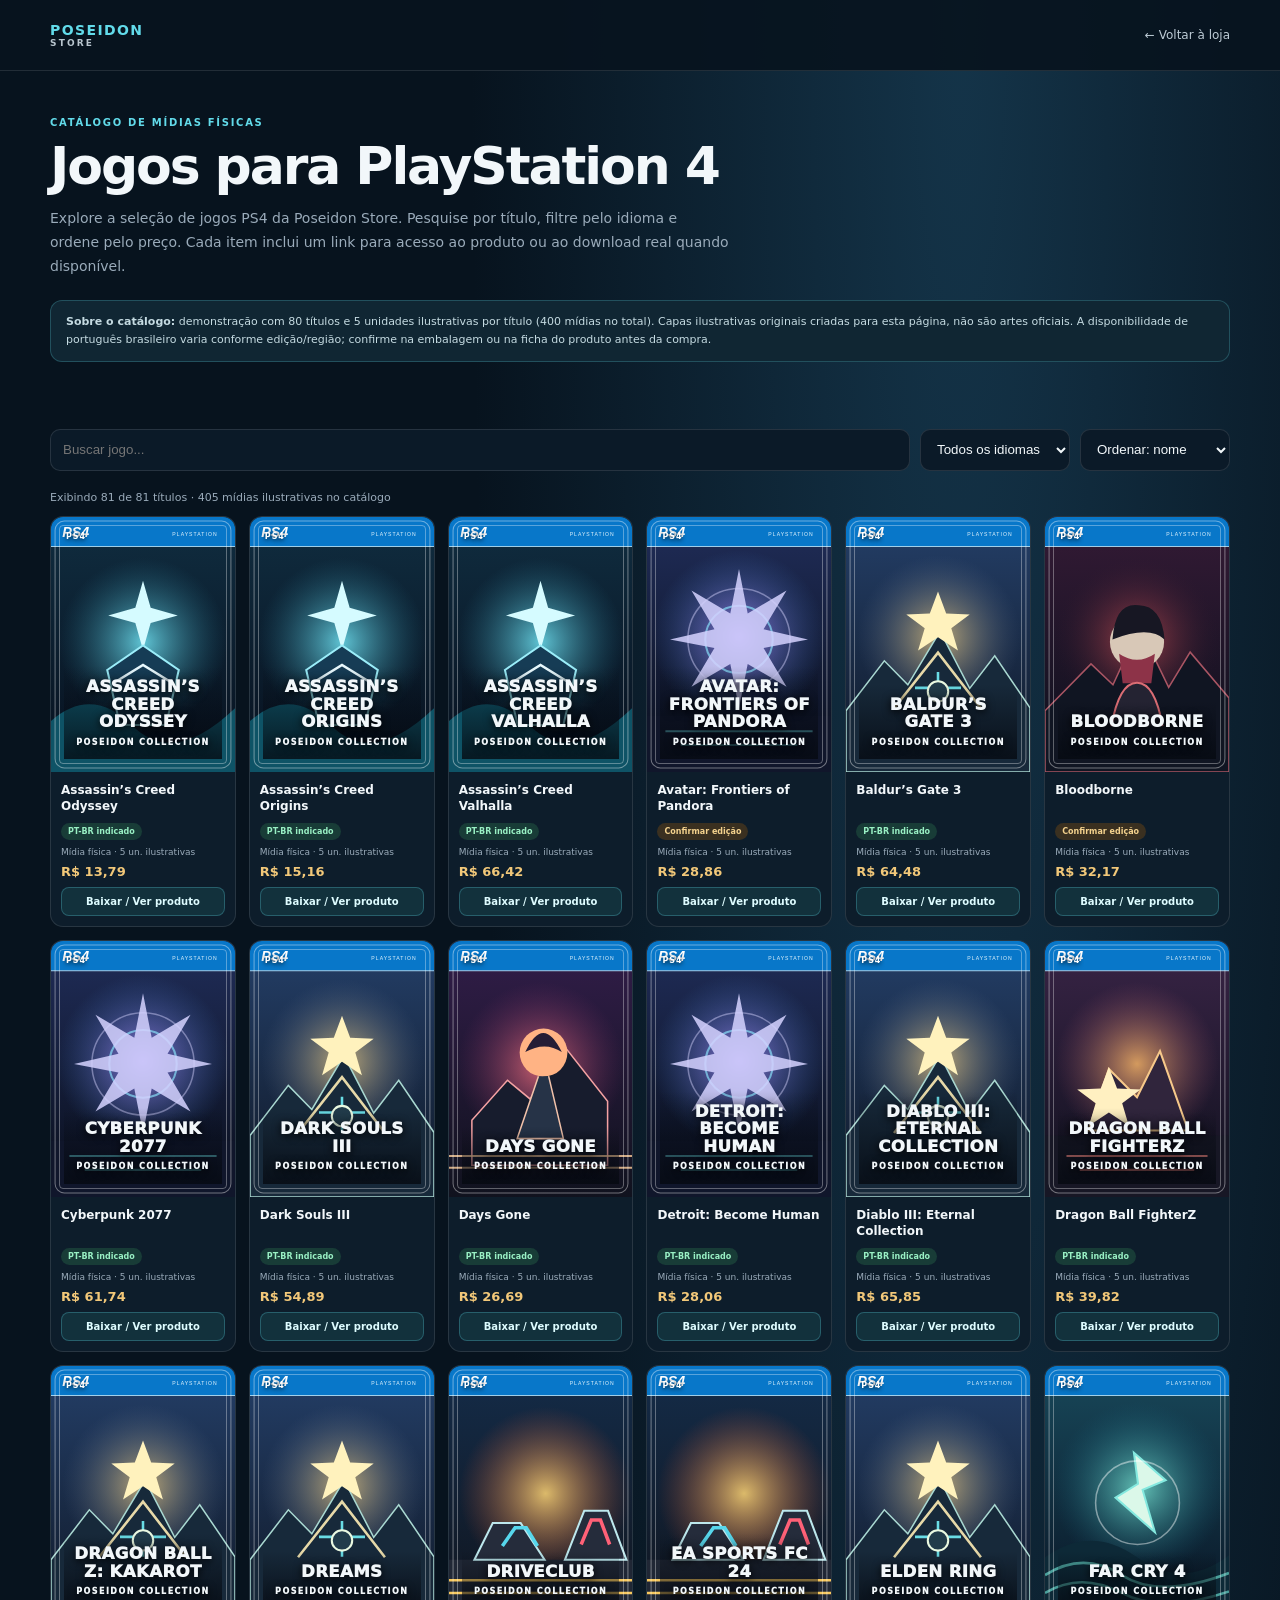
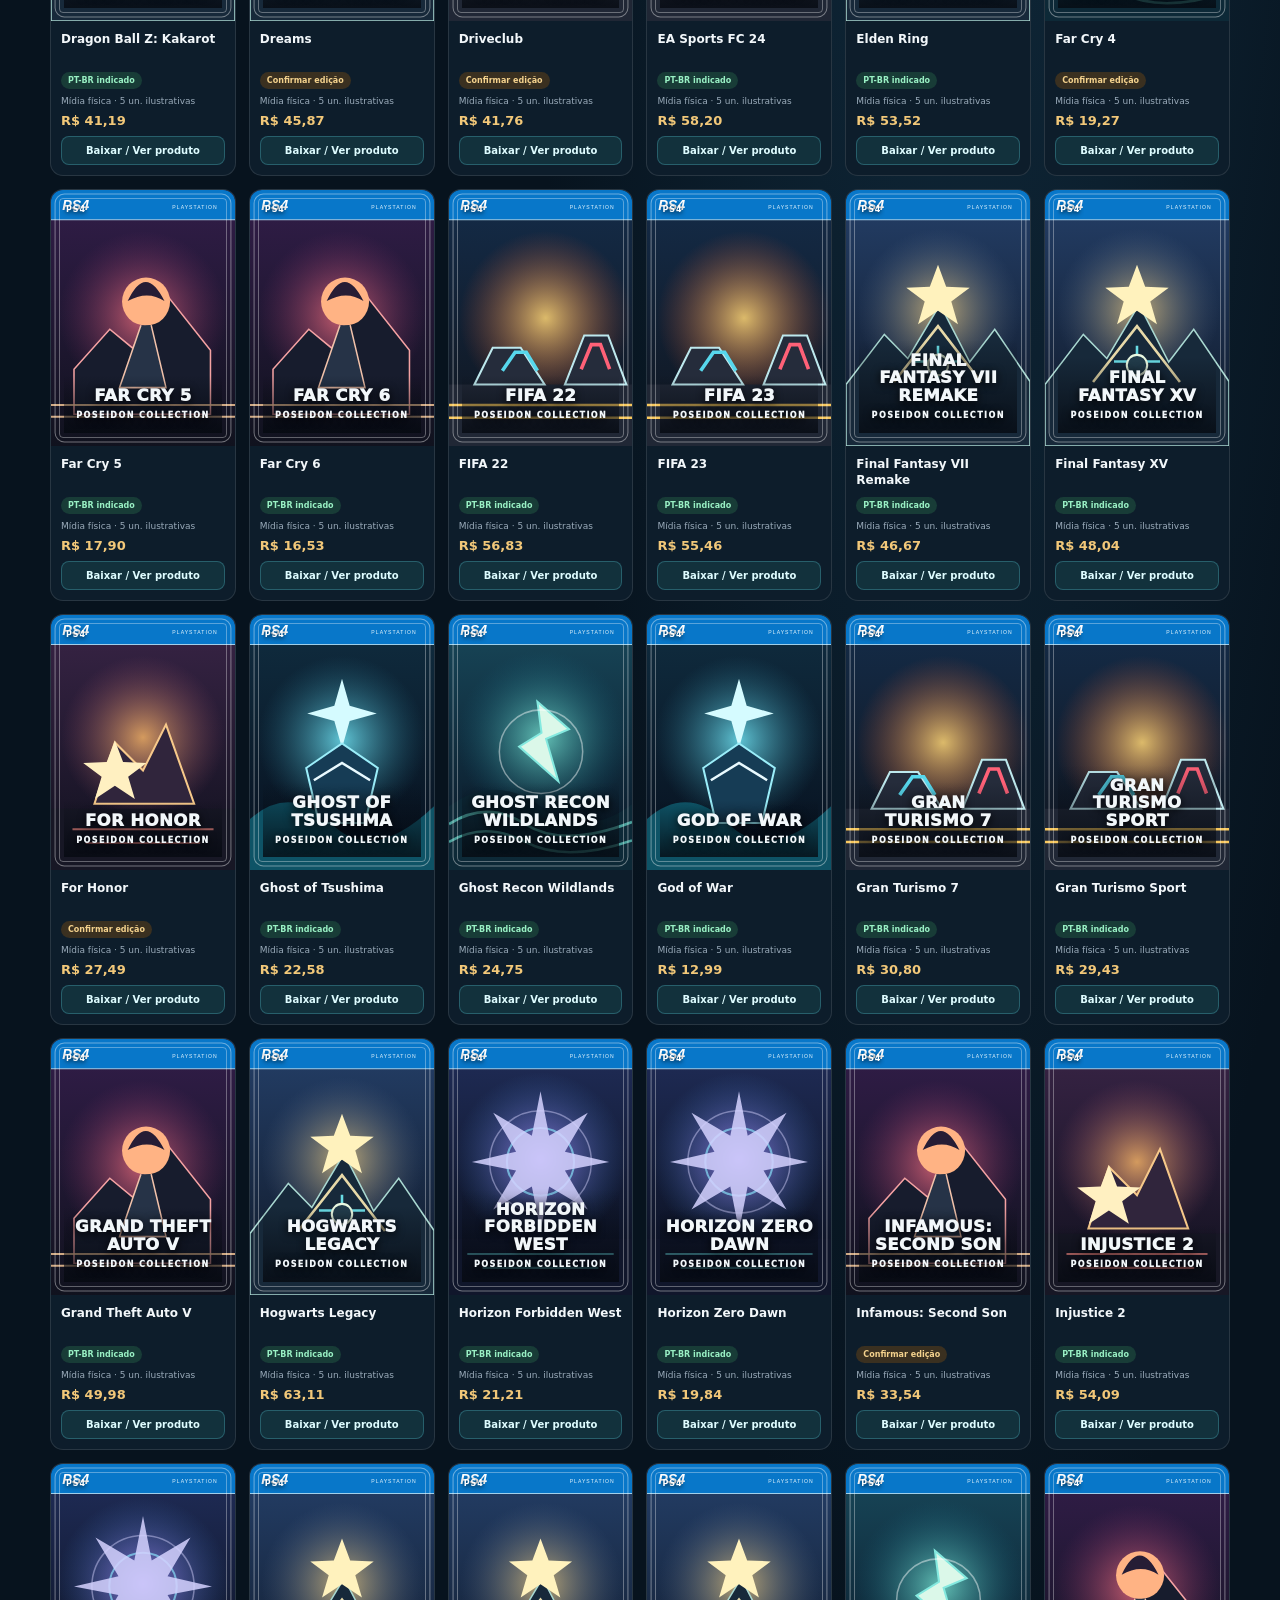
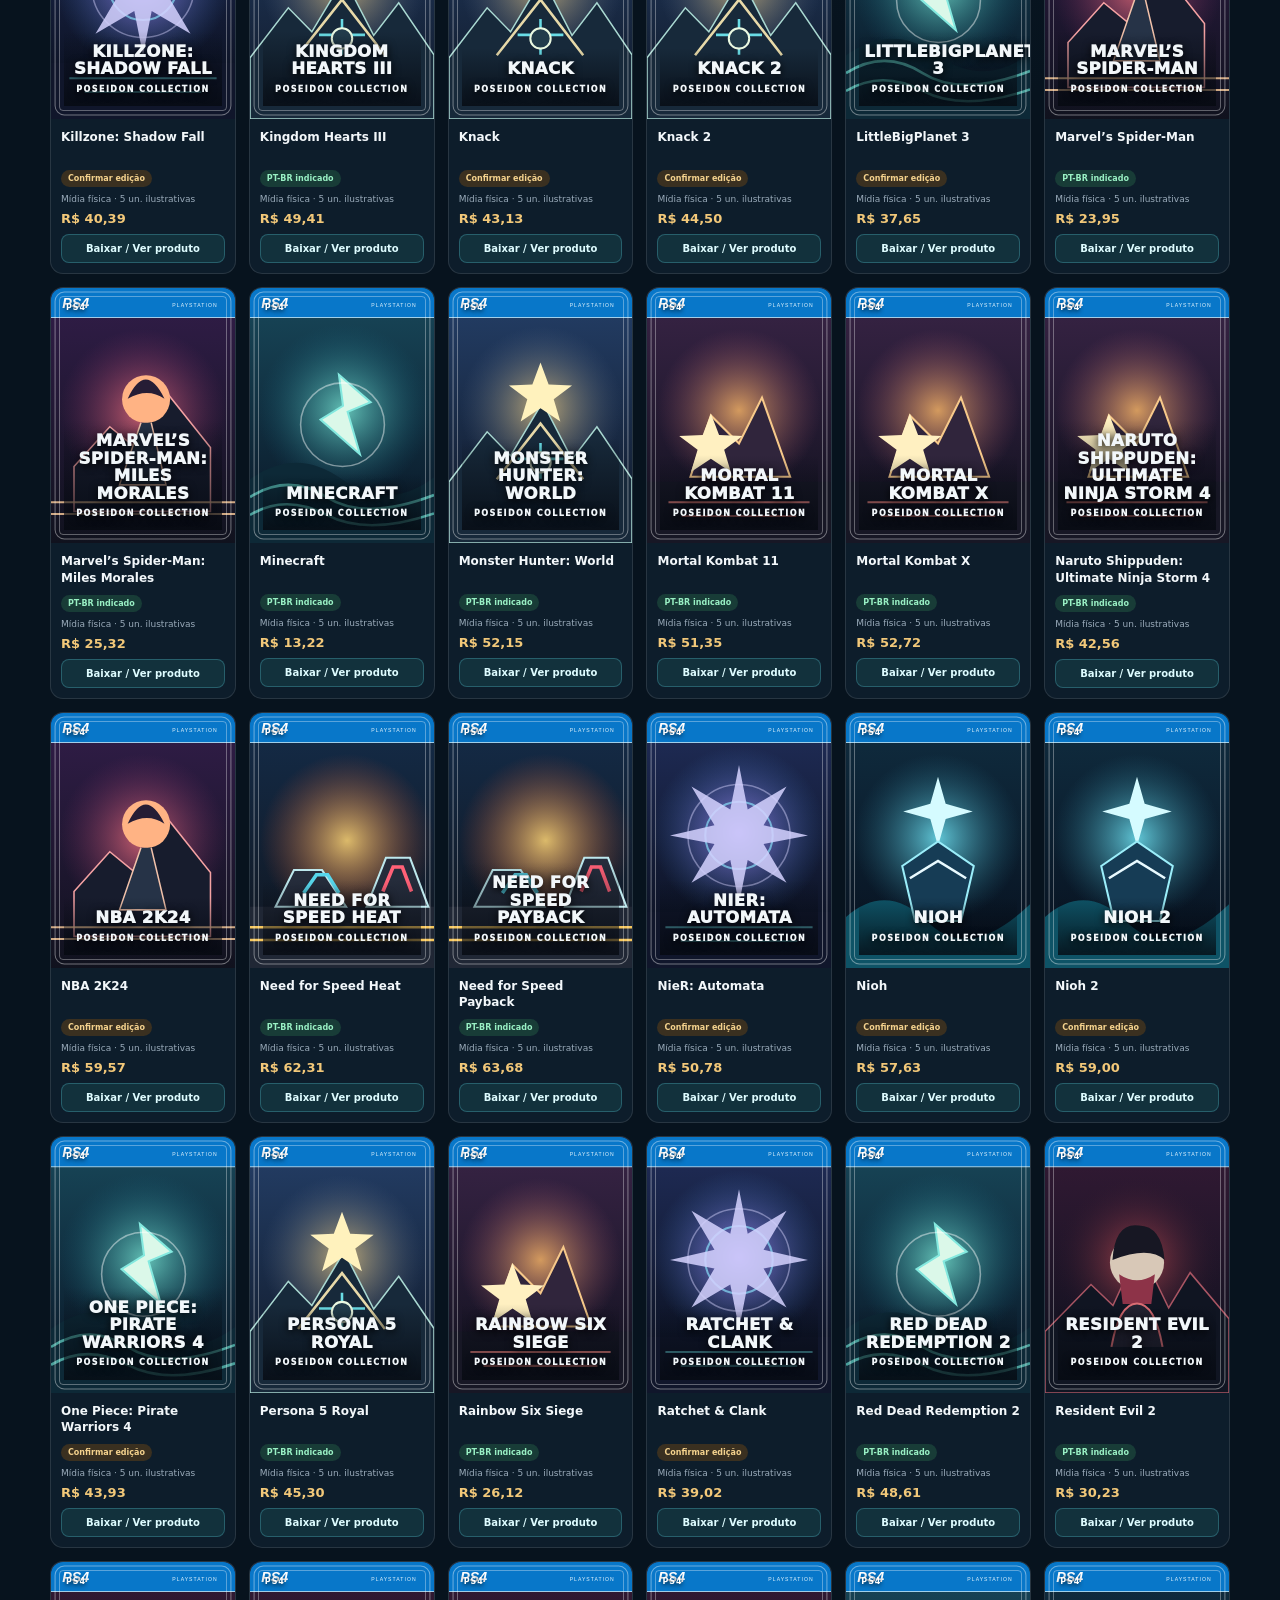
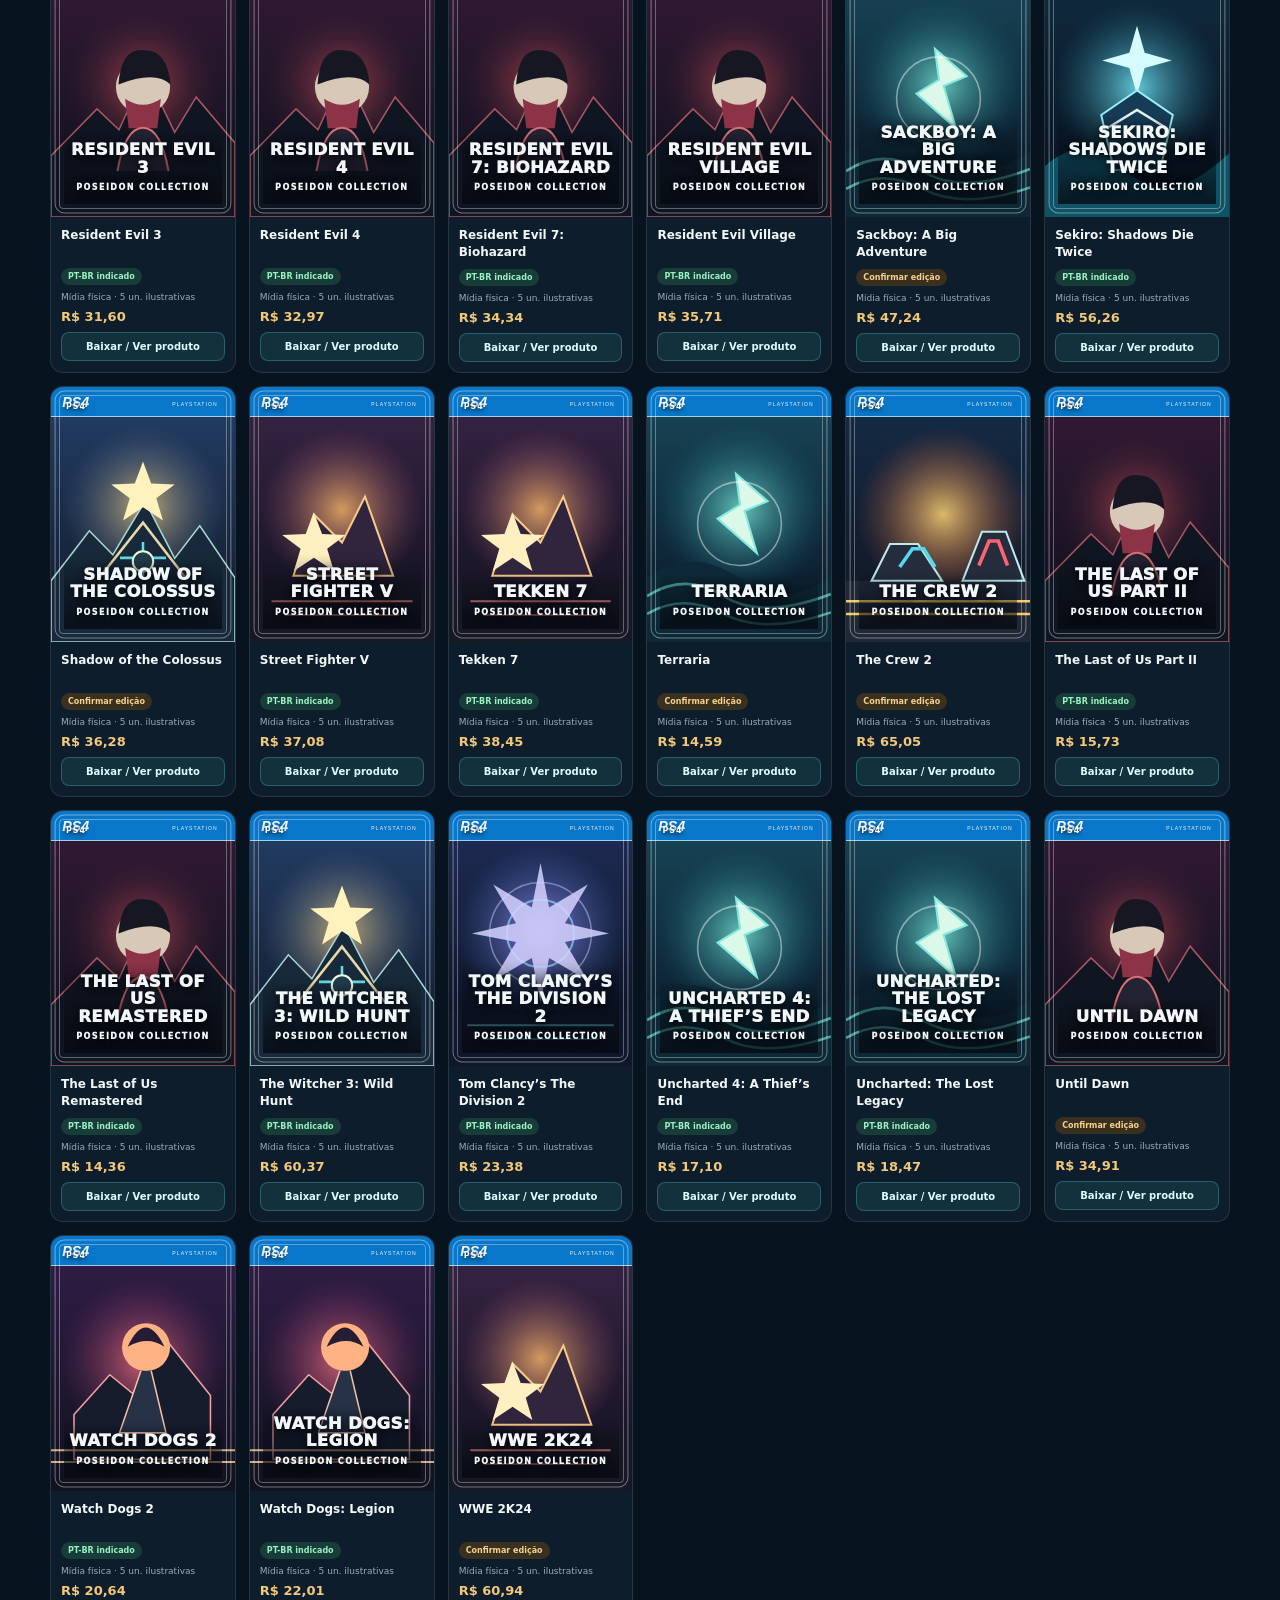
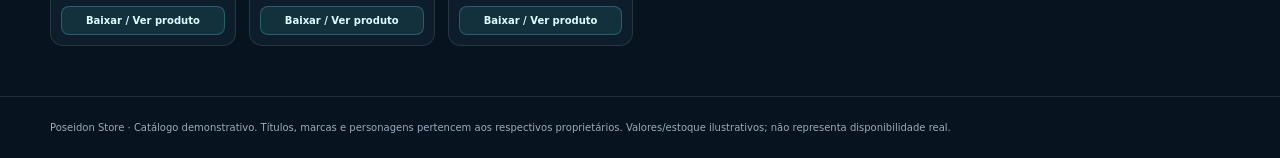
==== commit b3b210db: "Add per-game download/product links to the PS4 catalog while keeping the storefront preview function" ====
--- a/ps4-catalog.html
+++ b/ps4-catalog.html
@@ -3,15 +3,17 @@
 <head>
 <meta charset="utf-8"><meta name="viewport" content="width=device-width,initial-scale=1"><meta name="theme-color" content="#07131e"><meta name="description" content="Catálogo demonstrativo de jogos físicos para PlayStation 4."><title>Jogos PS4 — Poseidon Store</title>
 <style>
-:root{color-scheme:dark;--bg:#07131e;--panel:#0d1d2b;--line:#ffffff1c;--text:#f2f7fa;--muted:#9aabba;--cyan:#62dbea;--gold:#f2c879}*{box-sizing:border-box}body{margin:0;background:radial-gradient(ellipse at 75% 0,#143449,transparent 36%),var(--bg);color:var(--text);font:14px system-ui,-apple-system,Segoe UI,sans-serif}.wrap{width:min(1180px,calc(100% - 32px));margin:auto}a{color:inherit;text-decoration:none}.top{border-bottom:1px solid var(--line);background:#07131ee8}.nav{min-height:70px;display:flex;align-items:center;justify-content:space-between;gap:15px}.brand{font-weight:850;letter-spacing:.1em;color:var(--cyan)}.brand small{display:block;color:#b8c5ce;font-size:9px;letter-spacing:.24em}.back{color:#bdcbd5;font-size:12px}.hero{padding:42px 0 25px}.tag{color:var(--cyan);font-size:10px;font-weight:800;letter-spacing:.17em}.hero h1{font-size:clamp(30px,5vw,52px);line-height:1.04;letter-spacing:-.04em;margin:10px 0}.hero p{max-width:680px;color:var(--muted);line-height:1.7}.note{border:1px solid #62dbea3b;border-radius:12px;background:#102633;padding:12px 15px;color:#c5dbe2;font-size:11px;line-height:1.6;margin:22px 0}.controls{display:flex;gap:10px;flex-wrap:wrap;margin:20px 0}.controls input,.controls select{min-height:42px;border:1px solid var(--line);border-radius:10px;background:#0b1a28;color:var(--text);padding:0 12px}.controls input{flex:1;min-width:210px}.controls select{min-width:150px}.count{color:var(--muted);font-size:11px;margin:12px 0}.grid{display:grid;grid-template-columns:repeat(6,minmax(0,1fr));gap:13px;padding-bottom:50px}.card{overflow:hidden;border:1px solid var(--line);border-radius:13px;background:var(--panel);transition:.18s}.card:hover{transform:translateY(-3px);border-color:#62dbea77}.cover{aspect-ratio:.72;position:relative;display:flex;align-items:end;overflow:hidden;padding:13px;background:#111}.cover img{position:absolute;inset:0;width:100%;height:100%;object-fit:cover}.cover:before{content:"";position:absolute;z-index:1;inset:8px;border:1px solid #ffffff55;border-radius:4px;pointer-events:none}.cover:after{content:"PS4";position:absolute;z-index:2;top:15px;left:15px;font-size:8px;letter-spacing:.12em;font-weight:900;color:#fff;text-shadow:0 1px 5px #000}.cover-title{position:relative;z-index:2;width:100%;text-align:center;text-transform:uppercase;font-weight:950;line-height:1.05;font-size:clamp(12px,1.3vw,17px);text-shadow:0 2px 9px #000;letter-spacing:.02em;padding:12px 5px;background:linear-gradient(transparent,#050910c9)}.cover-title small{display:block;font-size:8px;margin-top:8px;letter-spacing:.18em}.meta{padding:10px}.meta h2{font-size:12px;line-height:1.35;min-height:32px;margin:0 0 7px}.lang{display:inline-block;border-radius:20px;padding:4px 7px;font-size:8px;font-weight:800;background:#183c37;color:#99f0c4}.lang.check{background:#3a3020;color:#f4d28d}.units{font-size:9px;color:var(--muted);margin:7px 0}.price{color:var(--gold);font-size:13px;font-weight:800}.button{width:100%;margin-top:8px;border:1px solid #62dbea44;border-radius:8px;background:#12313c;color:#defcff;font-size:10px;font-weight:750;padding:8px;cursor:pointer}.button:hover{background:#1b4852}.empty{text-align:center;color:var(--muted);padding:35px}[hidden]{display:none!important}.foot{border-top:1px solid var(--line);padding:22px 0;color:var(--muted);font-size:10px;line-height:1.7}@media(max-width:1000px){.grid{grid-template-columns:repeat(5,1fr)}}@media(max-width:760px){.grid{grid-template-columns:repeat(4,1fr)}}@media(max-width:540px){.grid{grid-template-columns:repeat(3,1fr);gap:8px}.meta{padding:8px}.cover{padding:9px}.cover:before{inset:5px}.cover:after{top:10px;left:10px}.cover-title{font-size:12px}.meta h2{font-size:10px;min-height:29px}.controls select{flex:1}.hero{padding-top:28px}}@media(max-width:360px){.grid{grid-template-columns:repeat(2,1fr)}}
+:root{color-scheme:dark;--bg:#07131e;--panel:#0d1d2b;--line:#ffffff1c;--text:#f2f7fa;--muted:#9aabba;--cyan:#62dbea;--gold:#f2c879}*{box-sizing:border-box}body{margin:0;background:radial-gradient(ellipse at 75% 0,#143449,transparent 36%),var(--bg);color:var(--text);font:14px system-ui,-apple-system,Segoe UI,sans-serif}.wrap{width:min(1180px,calc(100% - 32px));margin:auto}a{color:inherit;text-decoration:none}.top{border-bottom:1px solid var(--line);background:#07131ee8}.nav{min-height:70px;display:flex;align-items:center;justify-content:space-between;gap:15px}.brand{font-weight:850;letter-spacing:.1em;color:var(--cyan)}.brand small{display:block;color:#b8c5ce;font-size:9px;letter-spacing:.24em}.back{color:#bdcbd5;font-size:12px}.hero{padding:42px 0 25px}.tag{color:var(--cyan);font-size:10px;font-weight:800;letter-spacing:.17em}.hero h1{font-size:clamp(30px,5vw,52px);line-height:1.04;letter-spacing:-.04em;margin:10px 0}.hero p{max-width:680px;color:var(--muted);line-height:1.7}.note{border:1px solid #62dbea3b;border-radius:12px;background:#102633;padding:12px 15px;color:#c5dbe2;font-size:11px;line-height:1.6;margin:22px 0}.controls{display:flex;gap:10px;flex-wrap:wrap;margin:20px 0}.controls input,.controls select{min-height:42px;border:1px solid var(--line);border-radius:10px;background:#0b1a28;color:var(--text);padding:0 12px}.controls input{flex:1;min-width:210px}.controls select{min-width:150px}.count{color:var(--muted);font-size:11px;margin:12px 0}.grid{display:grid;grid-template-columns:repeat(6,minmax(0,1fr));gap:13px;padding-bottom:50px}.card{overflow:hidden;border:1px solid var(--line);border-radius:13px;background:var(--panel);transition:.18s}.card:hover{transform:translateY(-3px);border-color:#62dbea77}.cover{aspect-ratio:.72;position:relative;display:flex;align-items:end;overflow:hidden;padding:13px;background:#111}.cover img{position:absolute;inset:0;width:100%;height:100%;object-fit:cover}.cover:before{content:"";position:absolute;z-index:1;inset:8px;border:1px solid #ffffff55;border-radius:4px;pointer-events:none}.cover:after{content:"PS4";position:absolute;z-index:2;top:15px;left:15px;font-size:8px;letter-spacing:.12em;font-weight:900;color:#fff;text-shadow:0 1px 5px #000}.cover-title{position:relative;z-index:2;width:100%;text-align:center;text-transform:uppercase;font-weight:950;line-height:1.05;font-size:clamp(12px,1.3vw,17px);text-shadow:0 2px 9px #000;letter-spacing:.02em;padding:12px 5px;background:linear-gradient(transparent,#050910c9)}.cover-title small{display:block;font-size:8px;margin-top:8px;letter-spacing:.18em}.meta{padding:10px}.meta h2{font-size:12px;line-height:1.35;min-height:32px;margin:0 0 7px}.lang{display:inline-block;border-radius:20px;padding:4px 7px;font-size:8px;font-weight:800;background:#183c37;color:#99f0c4}.lang.check{background:#3a3020;color:#f4d28d}.units{font-size:9px;color:var(--muted);margin:7px 0}.price{color:var(--gold);font-size:13px;font-weight:800}.download-btn,.button{display:block;width:100%;margin-top:8px;border:1px solid #62dbea44;border-radius:8px;background:#12313c;color:#defcff;font-size:10px;font-weight:750;padding:8px 9px;cursor:pointer;text-align:center;text-decoration:none}.download-btn:hover,.button:hover{background:#1b4852}.empty{text-align:center;color:var(--muted);padding:35px}[hidden]{display:none!important}.foot{border-top:1px solid var(--line);padding:22px 0;color:var(--muted);font-size:10px;line-height:1.7}@media(max-width:1000px){.grid{grid-template-columns:repeat(5,1fr)}}@media(max-width:760px){.grid{grid-template-columns:repeat(4,1fr)}}@media(max-width:540px){.grid{grid-template-columns:repeat(3,1fr);gap:8px}.meta{padding:8px}.cover{padding:9px}.cover:before{inset:5px}.cover:after{top:10px;left:10px}.cover-title{font-size:12px}.meta h2{font-size:10px;min-height:29px}.controls select{flex:1}.hero{padding-top:28px}}@media(max-width:360px){.grid{grid-template-columns:repeat(2,1fr)}}
 </style>
 </head>
 <body><header class="top"><div class="wrap nav"><a class="brand" href="./index.html">POSEIDON <small>STORE</small></a><a class="back" href="./index.html">← Voltar à loja</a></div></header>
-<main class="wrap"><section class="hero"><span class="tag">CATÁLOGO DE MÍDIAS FÍSICAS</span><h1>Jogos para PlayStation 4</h1><p>Explore a seleção de jogos PS4 da Poseidon Store. Pesquise por título, filtre pelo idioma e ordene pelo preço.</p><div class="note"><strong>Sobre o catálogo:</strong> demonstração com 80 títulos e 5 unidades ilustrativas por título (400 mídias no total). Capas ilustrativas originais criadas para esta página, não são artes oficiais. A disponibilidade de português brasileiro varia conforme edição/região; confirme na embalagem ou na ficha do produto antes da compra.</div></section>
+<main class="wrap"><section class="hero"><span class="tag">CATÁLOGO DE MÍDIAS FÍSICAS</span><h1>Jogos para PlayStation 4</h1><p>Explore a seleção de jogos PS4 da Poseidon Store. Pesquise por título, filtre pelo idioma e ordene pelo preço. Cada item inclui um link para acesso ao produto ou ao download real quando disponível.</p><div class="note"><strong>Sobre o catálogo:</strong> demonstração com 80 títulos e 5 unidades ilustrativas por título (400 mídias no total). Capas ilustrativas originais criadas para esta página, não são artes oficiais. A disponibilidade de português brasileiro varia conforme edição/região; confirme na embalagem ou na ficha do produto antes da compra.</div></section>
 <div class="controls"><input id="search" type="search" placeholder="Buscar jogo..." aria-label="Buscar jogo"><select id="language" aria-label="Filtrar idioma"><option value="all">Todos os idiomas</option><option value="yes">PT-BR indicado</option><option value="check">Confirmar edição</option></select><select id="sort" aria-label="Ordenar"><option value="name">Ordenar: nome</option><option value="price-up">Menor preço</option><option value="price-down">Maior preço</option></select></div><p class="count" id="count" aria-live="polite"></p><section class="grid" id="grid" aria-label="Jogos PS4"></section><div class="empty" id="empty" hidden>Nenhum jogo encontrado. Altere a busca ou os filtros.</div></main><footer class="foot"><div class="wrap">Poseidon Store · Catálogo demonstrativo. Títulos, marcas e personagens pertencem aos respectivos proprietários. Valores/estoque ilustrativos; não representa disponibilidade real.</div></footer>
 <script>
 const titles=[['God of War','yes','mythic'],['The Last of Us Remastered','yes','horror'],['The Last of Us Part II','yes','horror'],['Uncharted 4: A Thief’s End','yes','adventure'],['Uncharted: The Lost Legacy','yes','adventure'],['Horizon Zero Dawn','yes','scifi'],['Horizon Forbidden West','yes','scifi'],['Ghost of Tsushima','yes','mythic'],['Marvel’s Spider-Man','yes','urban'],['Marvel’s Spider-Man: Miles Morales','yes','urban'],['Days Gone','yes','urban'],['Detroit: Become Human','yes','scifi'],['Gran Turismo Sport','yes','racing'],['Gran Turismo 7','yes','racing'],['Bloodborne','check','horror'],['Infamous: Second Son','check','urban'],['Until Dawn','check','horror'],['Shadow of the Colossus','check','fantasy'],['LittleBigPlanet 3','check','adventure'],['Ratchet & Clank','check','scifi'],['Killzone: Shadow Fall','check','scifi'],['Driveclub','check','racing'],['Knack','check','fantasy'],['Knack 2','check','fantasy'],['Dreams','check','fantasy'],['Sackboy: A Big Adventure','check','adventure'],['Red Dead Redemption 2','yes','adventure'],['Grand Theft Auto V','yes','urban'],['Mortal Kombat 11','yes','fight'],['Mortal Kombat X','yes','fight'],['Injustice 2','yes','fight'],['FIFA 23','yes','racing'],['FIFA 22','yes','racing'],['EA Sports FC 24','yes','racing'],['NBA 2K24','check','urban'],['WWE 2K24','check','fight'],['Need for Speed Heat','yes','racing'],['Need for Speed Payback','yes','racing'],['The Crew 2','check','racing'],['Assassin’s Creed Valhalla','yes','mythic'],['Assassin’s Creed Odyssey','yes','mythic'],['Assassin’s Creed Origins','yes','mythic'],['Far Cry 6','yes','urban'],['Far Cry 5','yes','urban'],['Far Cry 4','check','adventure'],['Watch Dogs 2','yes','urban'],['Watch Dogs: Legion','yes','urban'],['Tom Clancy’s The Division 2','yes','scifi'],['Ghost Recon Wildlands','yes','adventure'],['Rainbow Six Siege','yes','fight'],['For Honor','check','fight'],['Avatar: Frontiers of Pandora','check','scifi'],['Resident Evil 2','yes','horror'],['Resident Evil 3','yes','horror'],['Resident Evil 4','yes','horror'],['Resident Evil 7: Biohazard','yes','horror'],['Resident Evil Village','yes','horror'],['Street Fighter V','yes','fight'],['Tekken 7','yes','fight'],['Dragon Ball FighterZ','yes','fight'],['Dragon Ball Z: Kakarot','yes','fantasy'],['Naruto Shippuden: Ultimate Ninja Storm 4','yes','fight'],['One Piece: Pirate Warriors 4','check','adventure'],['Persona 5 Royal','yes','fantasy'],['Final Fantasy VII Remake','yes','fantasy'],['Final Fantasy XV','yes','fantasy'],['Kingdom Hearts III','yes','fantasy'],['NieR: Automata','check','scifi'],['Monster Hunter: World','yes','fantasy'],['Elden Ring','yes','fantasy'],['Dark Souls III','yes','fantasy'],['Sekiro: Shadows Die Twice','yes','mythic'],['Nioh','check','mythic'],['Nioh 2','check','mythic'],['The Witcher 3: Wild Hunt','yes','fantasy'],['Cyberpunk 2077','yes','scifi'],['Hogwarts Legacy','yes','fantasy'],['Baldur’s Gate 3','yes','fantasy'],['Diablo III: Eternal Collection','yes','fantasy'],['Minecraft','yes','adventure'],['Terraria','check','adventure']];
-const games=titles.map(([name,ptbr,i])=>({id:i,name,ptbr,cover:i,stock:5,price:(1299+(i*137)%5400)/100}));const fmt=new Intl.NumberFormat('pt-BR',{style:'currency',currency:'BRL'});let query='',language='all',sort='name';
-function render(){let shown=games.filter(g=>g.name.toLocaleLowerCase('pt-BR').includes(query)&&(language==='all'||(language==='yes'?g.ptbr==='yes':g.ptbr==='check')));if(sort==='price-up')shown.sort((a,b)=>a.price-b.price);else if(sort==='price-down')shown.sort((a,b)=>b.price-a.price);else shown.sort((a,b)=>a.name.localeCompare(b.name,'pt-BR'));document.querySelector('#grid').innerHTML=shown.map(g=>`<article class="card"><div class="cover"><img src="assets/covers/${g.cover}.svg" alt="Capa ilustrativa de ${g.name}" loading="lazy" onerror="this.onerror=null;this.src='assets/covers/adventure.svg'"><div class="cover-title">${g.name}<small>POSEIDON COLLECTION</small></div></div><div class="meta"><h2>${g.name}</h2><span class="lang ${g.ptbr==='check'?'check':''}">${g.ptbr==='yes'?'PT-BR indicado':'Confirmar edição'}</span><div class="units">Mídia física · ${g.stock} un. ilustrativas</div><div class="price">${fmt.format(g.price)}</div><button class="button" data-info="${g.id}">Consultar jogo</button></div></article>`).join('');document.querySelector('#empty').hidden=shown.length>0;document.querySelector('#count').textContent=`Exibindo ${shown.length} de ${games.length} títulos · ${games.length*5} mídias ilustrativas no catálogo`}
-document.querySelector('#search').addEventListener('input',e=>{query=e.target.value.trim().toLocaleLowerCase('pt-BR');render()});document.querySelector('#language').addEventListener('change',e=>{language=e.target.value;render()});document.querySelector('#sort').addEventListener('change',e=>{sort=e.target.value;render()});document.addEventListener('click',e=>{const b=e.target.closest('[data-info]');if(!b)return;const g=games.find(x=>x.id===Number(b.dataset.info));alert(`${g.name}\n\nIdioma: ${g.ptbr==='yes'?'PT-BR indicado — confirme na edição/região':'confirme o idioma na edição específica'}\nMídia/estoque: demonstrativo.\n\nEntre em contato com a loja para confirmar disponibilidade e versão.`)});render();
+const slugify=(s)=>String(s).toLowerCase().normalize('NFD').replace(/[\u0300-\u036f]/g,'').replace(/[^a-z0-9]+/g,'-').replace(/(^-|-$)/g,'');
+const games=titles.map(([name,ptbr,cover],idx)=>({id:idx,name,ptbr,cover,stock:5,price:(1299+(idx*137)%5400)/100,link:`https://example.com/download/${slugify(name)}`}));
+const fmt=new Intl.NumberFormat('pt-BR',{style:'currency',currency:'BRL'});let query='',language='all',sort='name';
+function render(){let shown=games.filter(g=>g.name.toLocaleLowerCase('pt-BR').includes(query)&&(language==='all'||(language==='yes'?g.ptbr==='yes':g.ptbr==='check')));if(sort==='price-up')shown.sort((a,b)=>a.price-b.price);else if(sort==='price-down')shown.sort((a,b)=>b.price-a.price);else shown.sort((a,b)=>a.name.localeCompare(b.name,'pt-BR'));document.querySelector('#grid').innerHTML=shown.map(g=>`<article class="card"><div class="cover"><img src="assets/covers/${g.cover}.svg" alt="Capa ilustrativa de ${g.name}" loading="lazy" onerror="this.onerror=null;this.src='assets/covers/adventure.svg'"><div class="cover-title">${g.name}<small>POSEIDON COLLECTION</small></div></div><div class="meta"><h2>${g.name}</h2><span class="lang ${g.ptbr==='check'?'check':''}">${g.ptbr==='yes'?'PT-BR indicado':'Confirmar edição'}</span><div class="units">Mídia física · ${g.stock} un. ilustrativas</div><div class="price">${fmt.format(g.price)}</div><a class="download-btn" href="${g.link}" target="_blank" rel="noreferrer">Baixar / Ver produto</a></div></article>`).join('');document.querySelector('#empty').hidden=shown.length>0;document.querySelector('#count').textContent=`Exibindo ${shown.length} de ${games.length} títulos · ${games.length*5} mídias ilustrativas no catálogo`}
+document.querySelector('#search').addEventListener('input',e=>{query=e.target.value.trim().toLocaleLowerCase('pt-BR');render()});document.querySelector('#language').addEventListener('change',e=>{language=e.target.value;render()});document.querySelector('#sort').addEventListener('change',e=>{sort=e.target.value;render()});render();
 </script></body></html>
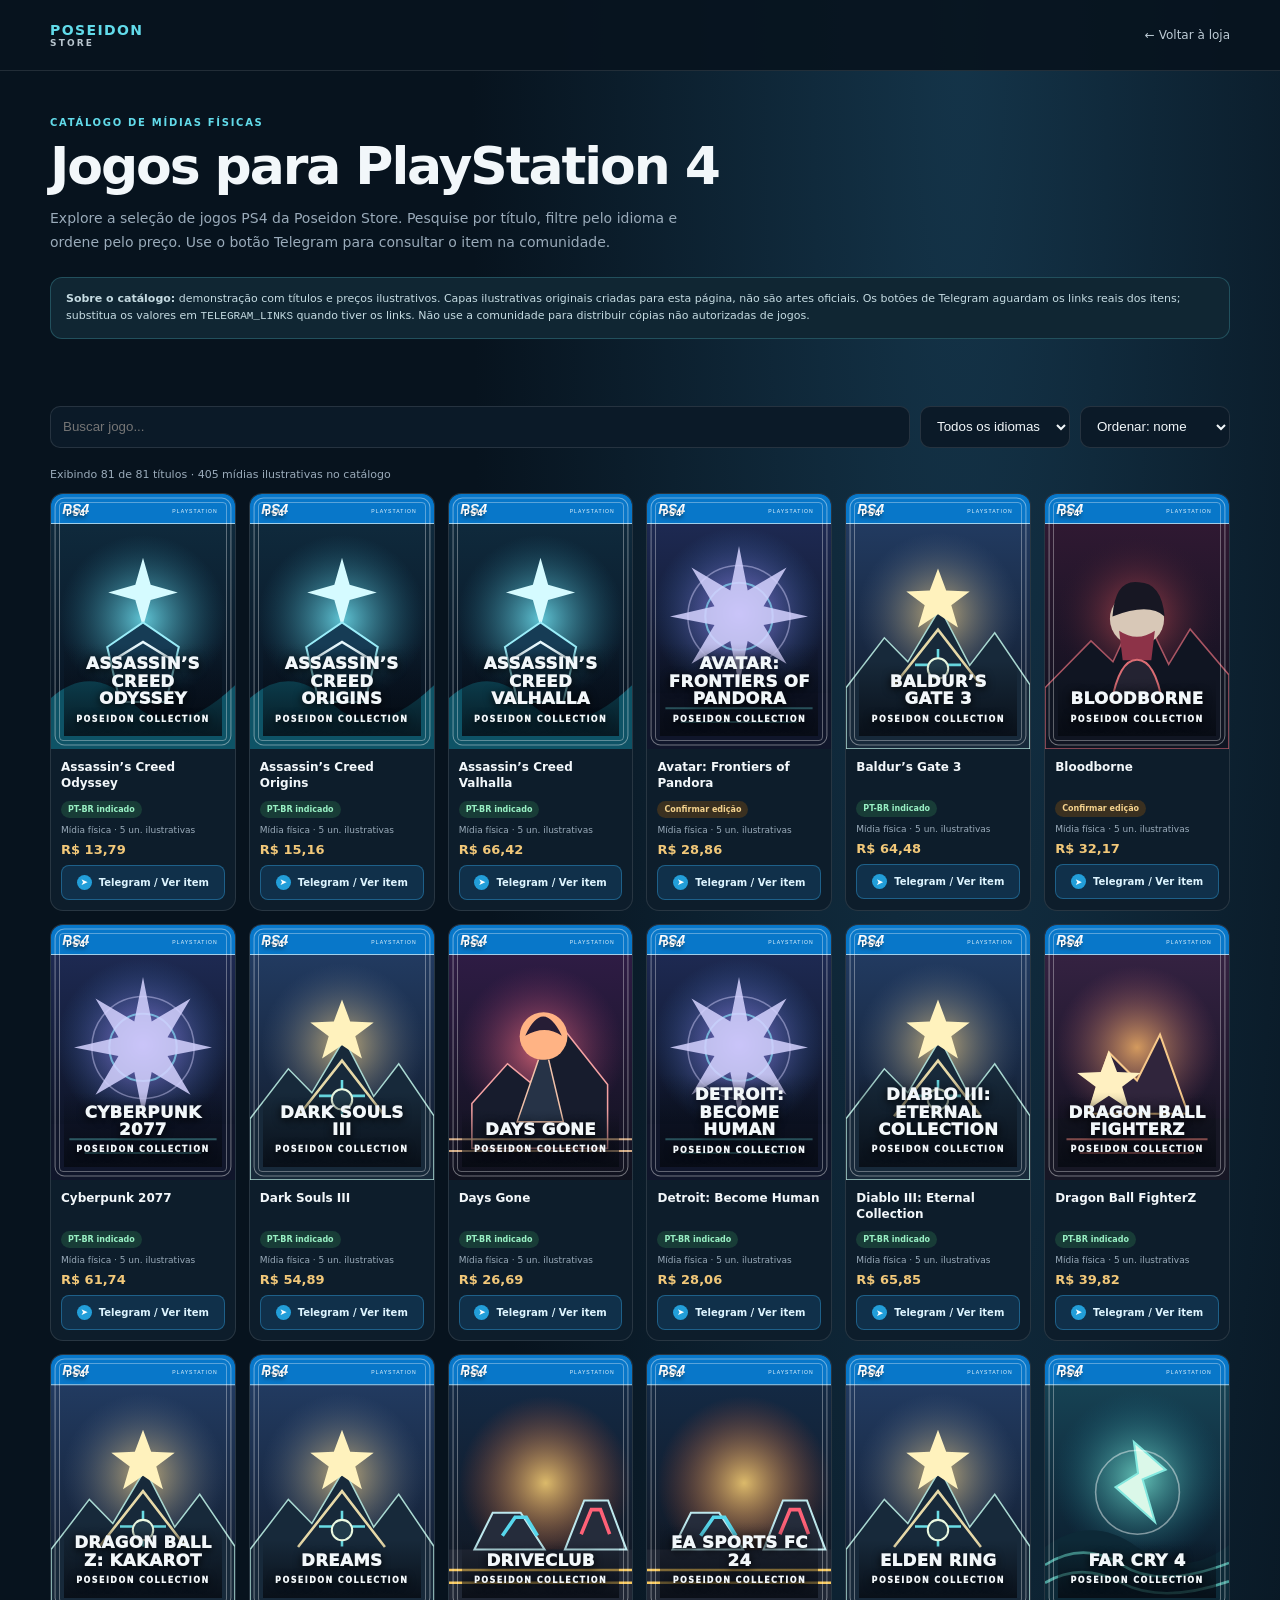
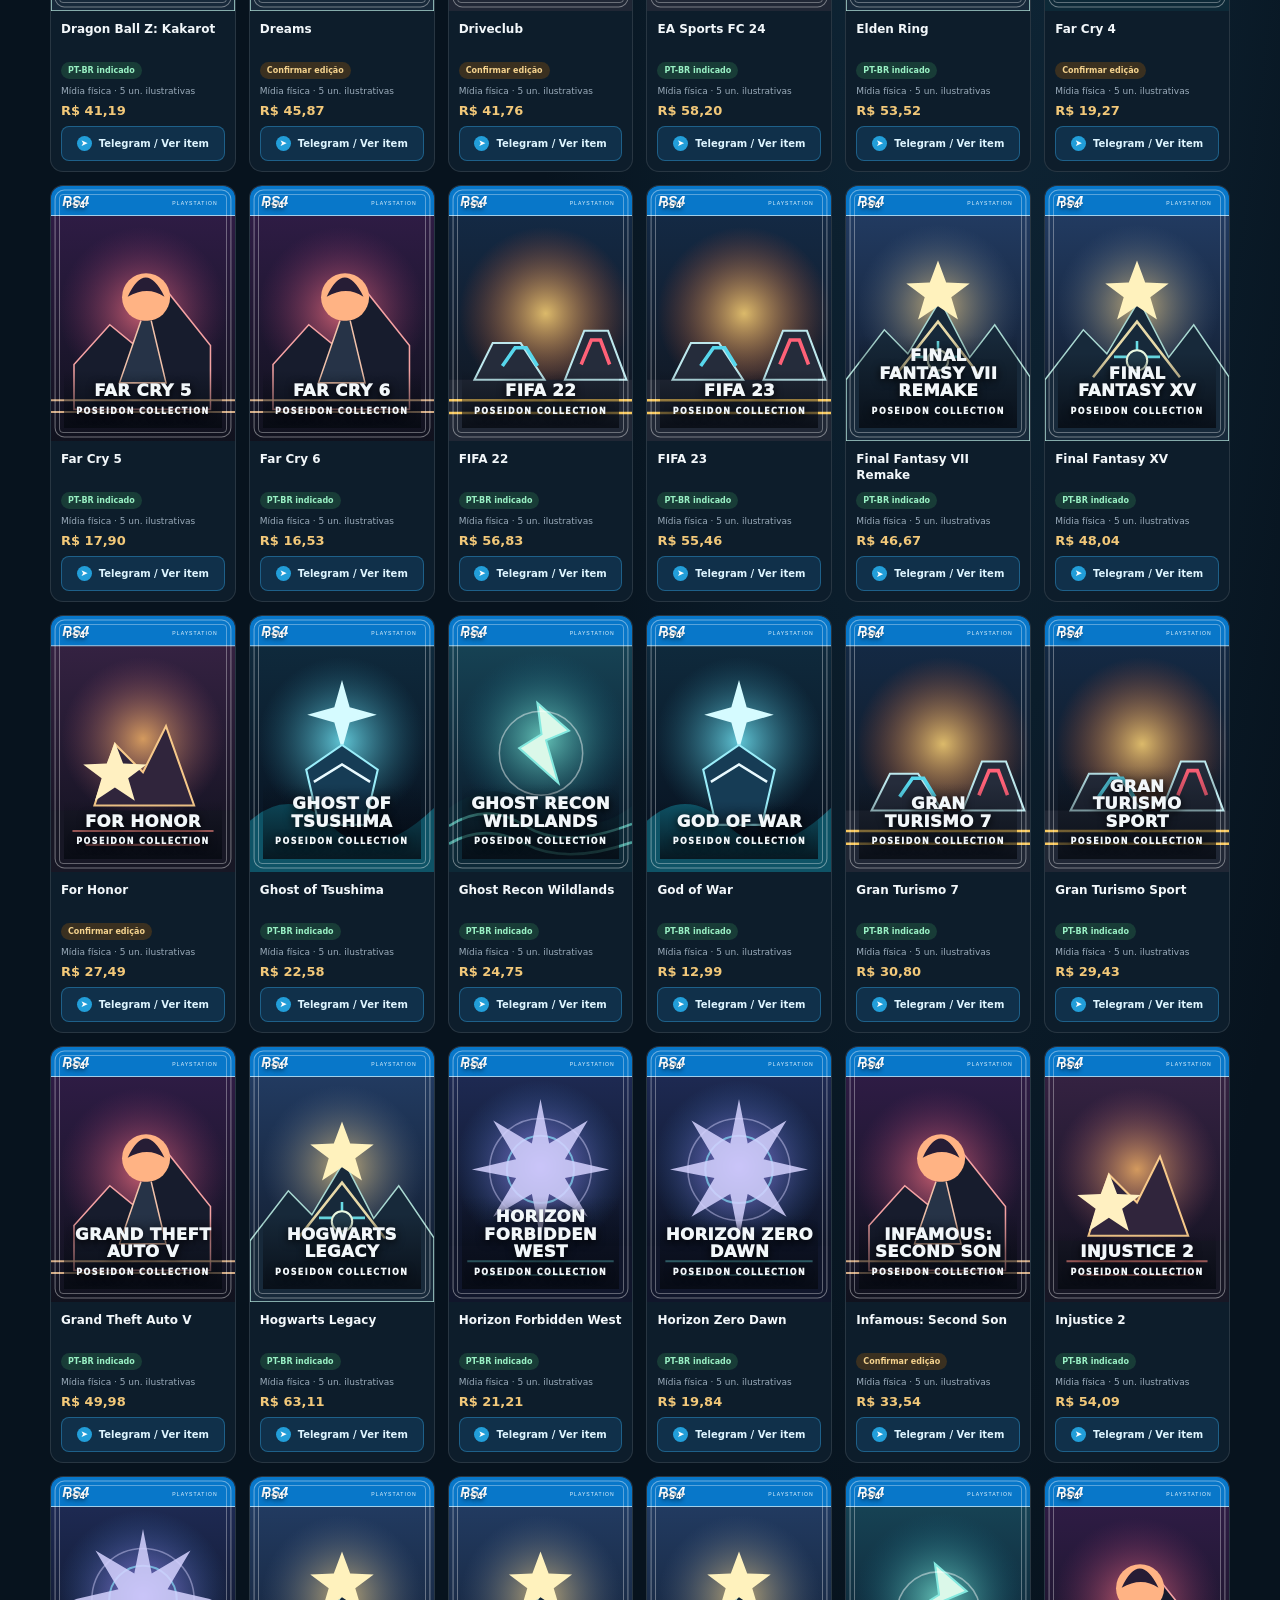
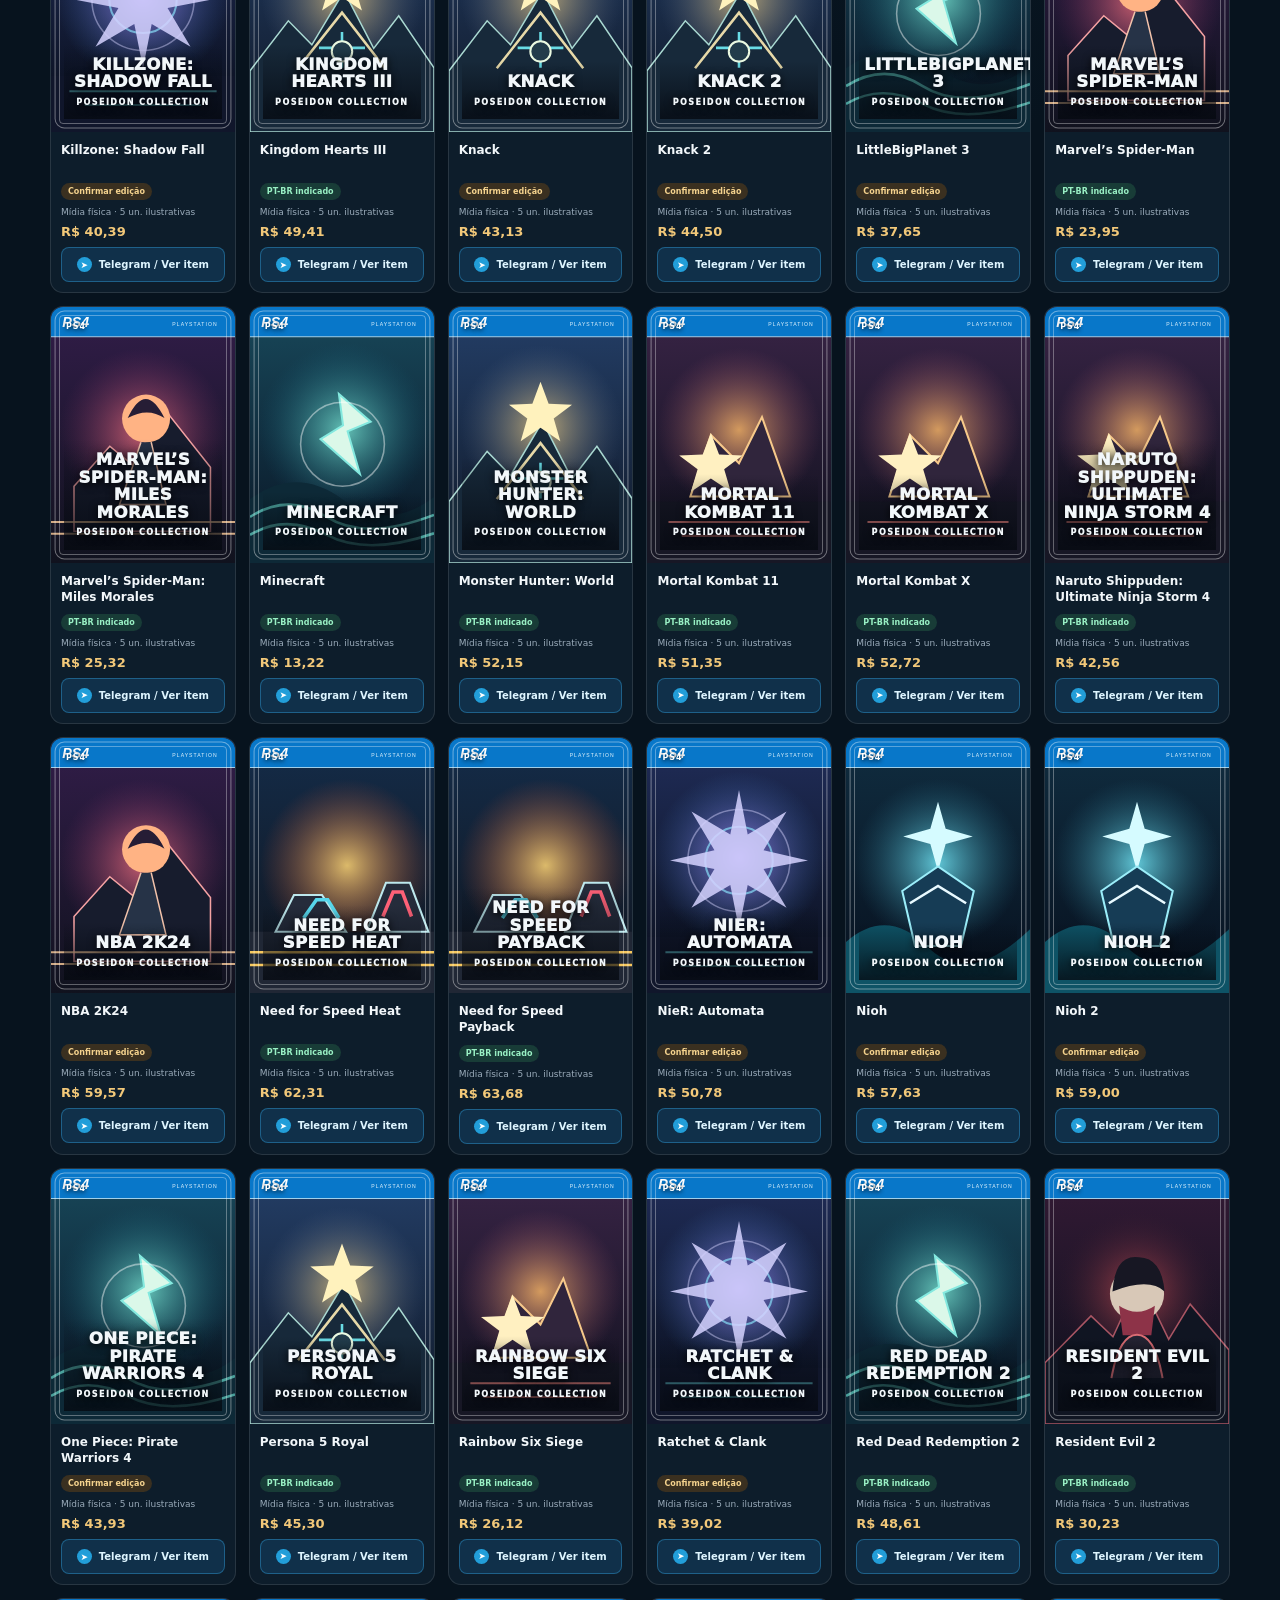
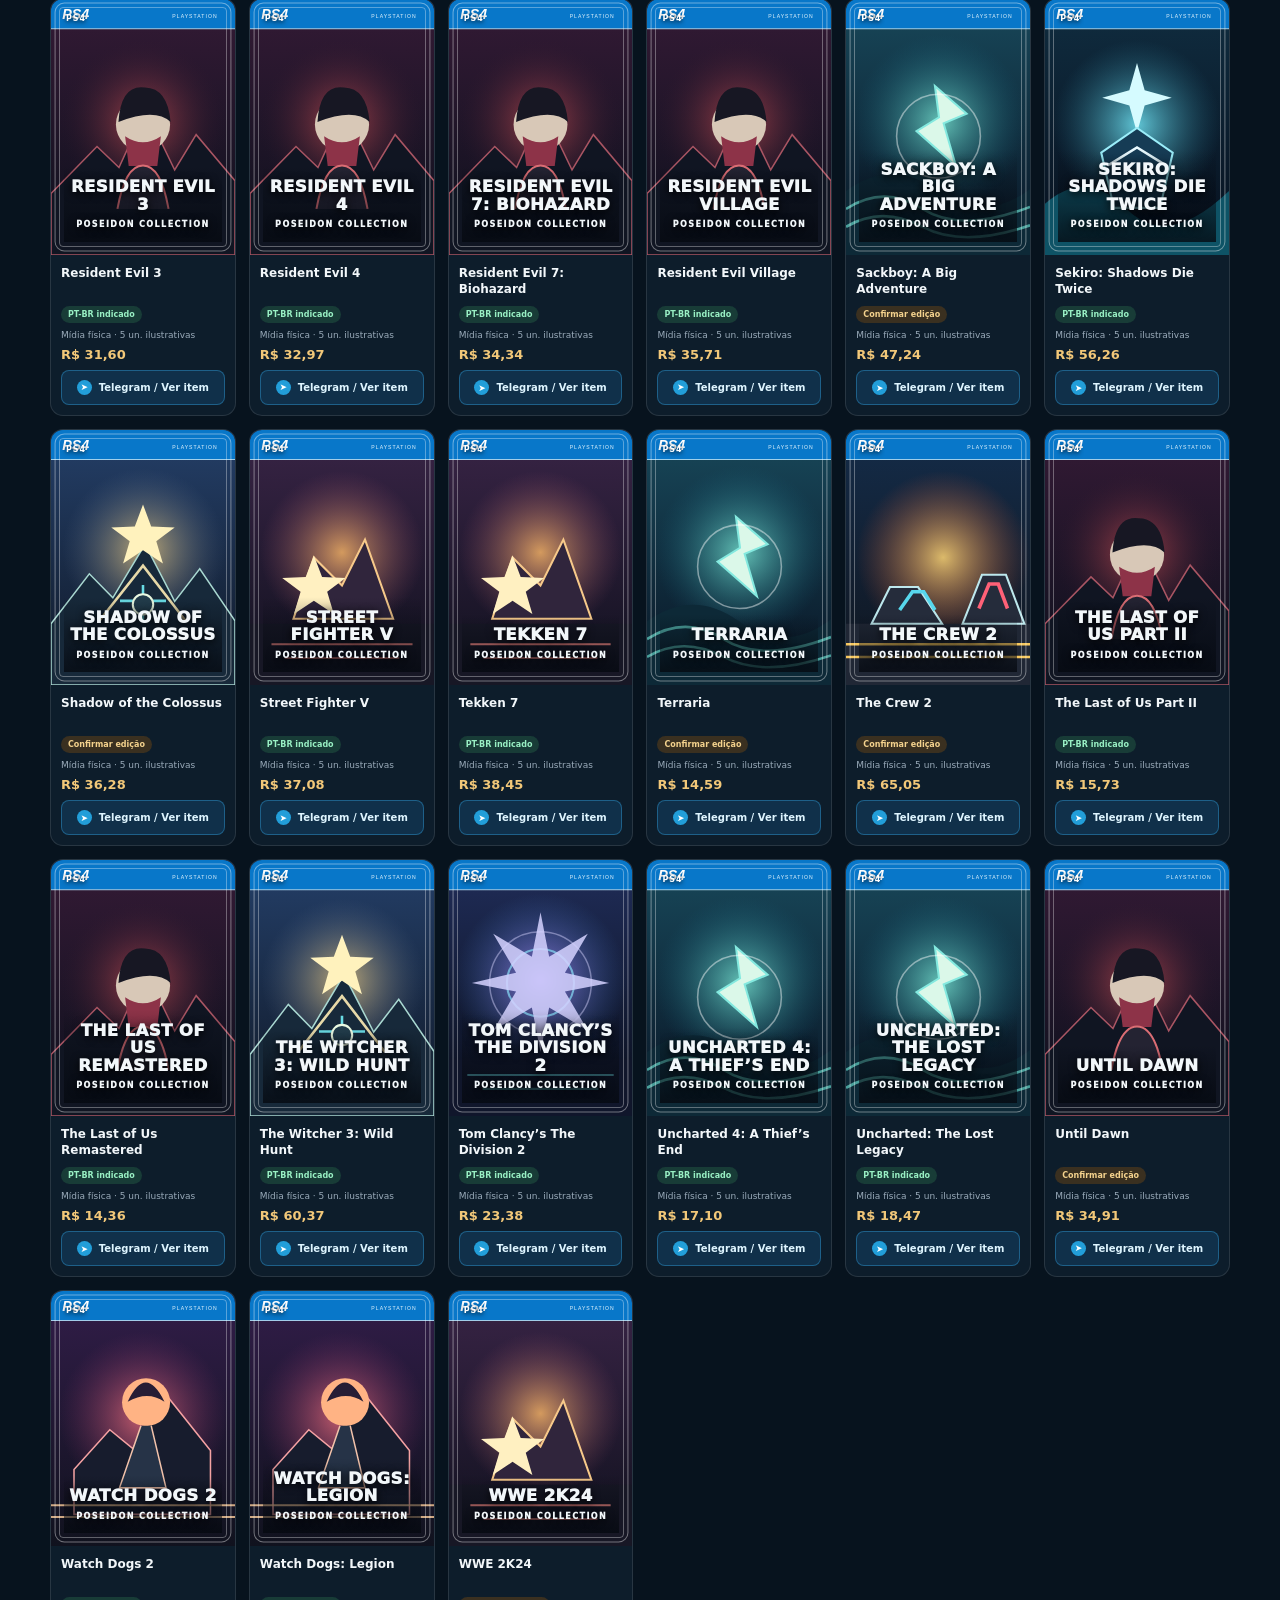
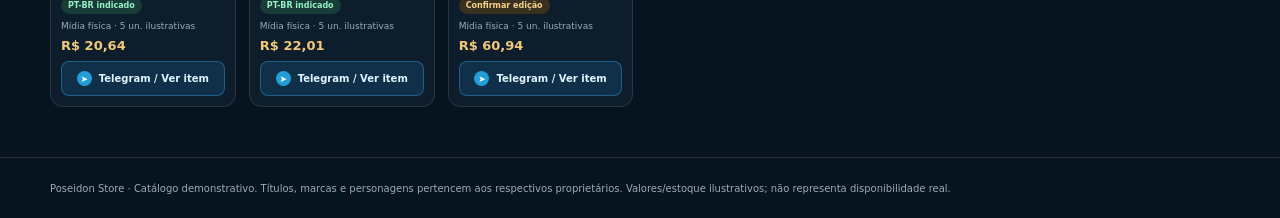
==== commit 5c1c7948: "Change product action to Telegram / Ver item buttons and prepare a map for real Telegram links" ====
--- a/ps4-catalog.html
+++ b/ps4-catalog.html
@@ -3,17 +3,18 @@
 <head>
 <meta charset="utf-8"><meta name="viewport" content="width=device-width,initial-scale=1"><meta name="theme-color" content="#07131e"><meta name="description" content="Catálogo demonstrativo de jogos físicos para PlayStation 4."><title>Jogos PS4 — Poseidon Store</title>
 <style>
-:root{color-scheme:dark;--bg:#07131e;--panel:#0d1d2b;--line:#ffffff1c;--text:#f2f7fa;--muted:#9aabba;--cyan:#62dbea;--gold:#f2c879}*{box-sizing:border-box}body{margin:0;background:radial-gradient(ellipse at 75% 0,#143449,transparent 36%),var(--bg);color:var(--text);font:14px system-ui,-apple-system,Segoe UI,sans-serif}.wrap{width:min(1180px,calc(100% - 32px));margin:auto}a{color:inherit;text-decoration:none}.top{border-bottom:1px solid var(--line);background:#07131ee8}.nav{min-height:70px;display:flex;align-items:center;justify-content:space-between;gap:15px}.brand{font-weight:850;letter-spacing:.1em;color:var(--cyan)}.brand small{display:block;color:#b8c5ce;font-size:9px;letter-spacing:.24em}.back{color:#bdcbd5;font-size:12px}.hero{padding:42px 0 25px}.tag{color:var(--cyan);font-size:10px;font-weight:800;letter-spacing:.17em}.hero h1{font-size:clamp(30px,5vw,52px);line-height:1.04;letter-spacing:-.04em;margin:10px 0}.hero p{max-width:680px;color:var(--muted);line-height:1.7}.note{border:1px solid #62dbea3b;border-radius:12px;background:#102633;padding:12px 15px;color:#c5dbe2;font-size:11px;line-height:1.6;margin:22px 0}.controls{display:flex;gap:10px;flex-wrap:wrap;margin:20px 0}.controls input,.controls select{min-height:42px;border:1px solid var(--line);border-radius:10px;background:#0b1a28;color:var(--text);padding:0 12px}.controls input{flex:1;min-width:210px}.controls select{min-width:150px}.count{color:var(--muted);font-size:11px;margin:12px 0}.grid{display:grid;grid-template-columns:repeat(6,minmax(0,1fr));gap:13px;padding-bottom:50px}.card{overflow:hidden;border:1px solid var(--line);border-radius:13px;background:var(--panel);transition:.18s}.card:hover{transform:translateY(-3px);border-color:#62dbea77}.cover{aspect-ratio:.72;position:relative;display:flex;align-items:end;overflow:hidden;padding:13px;background:#111}.cover img{position:absolute;inset:0;width:100%;height:100%;object-fit:cover}.cover:before{content:"";position:absolute;z-index:1;inset:8px;border:1px solid #ffffff55;border-radius:4px;pointer-events:none}.cover:after{content:"PS4";position:absolute;z-index:2;top:15px;left:15px;font-size:8px;letter-spacing:.12em;font-weight:900;color:#fff;text-shadow:0 1px 5px #000}.cover-title{position:relative;z-index:2;width:100%;text-align:center;text-transform:uppercase;font-weight:950;line-height:1.05;font-size:clamp(12px,1.3vw,17px);text-shadow:0 2px 9px #000;letter-spacing:.02em;padding:12px 5px;background:linear-gradient(transparent,#050910c9)}.cover-title small{display:block;font-size:8px;margin-top:8px;letter-spacing:.18em}.meta{padding:10px}.meta h2{font-size:12px;line-height:1.35;min-height:32px;margin:0 0 7px}.lang{display:inline-block;border-radius:20px;padding:4px 7px;font-size:8px;font-weight:800;background:#183c37;color:#99f0c4}.lang.check{background:#3a3020;color:#f4d28d}.units{font-size:9px;color:var(--muted);margin:7px 0}.price{color:var(--gold);font-size:13px;font-weight:800}.download-btn,.button{display:block;width:100%;margin-top:8px;border:1px solid #62dbea44;border-radius:8px;background:#12313c;color:#defcff;font-size:10px;font-weight:750;padding:8px 9px;cursor:pointer;text-align:center;text-decoration:none}.download-btn:hover,.button:hover{background:#1b4852}.empty{text-align:center;color:var(--muted);padding:35px}[hidden]{display:none!important}.foot{border-top:1px solid var(--line);padding:22px 0;color:var(--muted);font-size:10px;line-height:1.7}@media(max-width:1000px){.grid{grid-template-columns:repeat(5,1fr)}}@media(max-width:760px){.grid{grid-template-columns:repeat(4,1fr)}}@media(max-width:540px){.grid{grid-template-columns:repeat(3,1fr);gap:8px}.meta{padding:8px}.cover{padding:9px}.cover:before{inset:5px}.cover:after{top:10px;left:10px}.cover-title{font-size:12px}.meta h2{font-size:10px;min-height:29px}.controls select{flex:1}.hero{padding-top:28px}}@media(max-width:360px){.grid{grid-template-columns:repeat(2,1fr)}}
+:root{color-scheme:dark;--bg:#07131e;--panel:#0d1d2b;--line:#ffffff1c;--text:#f2f7fa;--muted:#9aabba;--cyan:#62dbea;--gold:#f2c879}*{box-sizing:border-box}body{margin:0;background:radial-gradient(ellipse at 75% 0,#143449,transparent 36%),var(--bg);color:var(--text);font:14px system-ui,-apple-system,Segoe UI,sans-serif}.wrap{width:min(1180px,calc(100% - 32px));margin:auto}a{color:inherit;text-decoration:none}.top{border-bottom:1px solid var(--line);background:#07131ee8}.nav{min-height:70px;display:flex;align-items:center;justify-content:space-between;gap:15px}.brand{font-weight:850;letter-spacing:.1em;color:var(--cyan)}.brand small{display:block;color:#b8c5ce;font-size:9px;letter-spacing:.24em}.back{color:#bdcbd5;font-size:12px}.hero{padding:42px 0 25px}.tag{color:var(--cyan);font-size:10px;font-weight:800;letter-spacing:.17em}.hero h1{font-size:clamp(30px,5vw,52px);line-height:1.04;letter-spacing:-.04em;margin:10px 0}.hero p{max-width:680px;color:var(--muted);line-height:1.7}.note{border:1px solid #62dbea3b;border-radius:12px;background:#102633;padding:12px 15px;color:#c5dbe2;font-size:11px;line-height:1.6;margin:22px 0}.controls{display:flex;gap:10px;flex-wrap:wrap;margin:20px 0}.controls input,.controls select{min-height:42px;border:1px solid var(--line);border-radius:10px;background:#0b1a28;color:var(--text);padding:0 12px}.controls input{flex:1;min-width:210px}.controls select{min-width:150px}.count{color:var(--muted);font-size:11px;margin:12px 0}.grid{display:grid;grid-template-columns:repeat(6,minmax(0,1fr));gap:13px;padding-bottom:50px}.card{overflow:hidden;border:1px solid var(--line);border-radius:13px;background:var(--panel);transition:.18s}.card:hover{transform:translateY(-3px);border-color:#62dbea77}.cover{aspect-ratio:.72;position:relative;display:flex;align-items:end;overflow:hidden;padding:13px;background:#111}.cover img{position:absolute;inset:0;width:100%;height:100%;object-fit:cover}.cover:before{content:"";position:absolute;z-index:1;inset:8px;border:1px solid #ffffff55;border-radius:4px;pointer-events:none}.cover:after{content:"PS4";position:absolute;z-index:2;top:15px;left:15px;font-size:8px;letter-spacing:.12em;font-weight:900;color:#fff;text-shadow:0 1px 5px #000}.cover-title{position:relative;z-index:2;width:100%;text-align:center;text-transform:uppercase;font-weight:950;line-height:1.05;font-size:clamp(12px,1.3vw,17px);text-shadow:0 2px 9px #000;letter-spacing:.02em;padding:12px 5px;background:linear-gradient(transparent,#050910c9)}.cover-title small{display:block;font-size:8px;margin-top:8px;letter-spacing:.18em}.meta{padding:10px}.meta h2{font-size:12px;line-height:1.35;min-height:32px;margin:0 0 7px}.lang{display:inline-block;border-radius:20px;padding:4px 7px;font-size:8px;font-weight:800;background:#183c37;color:#99f0c4}.lang.check{background:#3a3020;color:#f4d28d}.units{font-size:9px;color:var(--muted);margin:7px 0}.price{color:var(--gold);font-size:13px;font-weight:800}.telegram-btn{display:flex;align-items:center;justify-content:center;gap:7px;width:100%;margin-top:8px;border:1px solid #32a9e566;border-radius:8px;background:#10304a;color:#def5ff;font-size:10px;font-weight:750;padding:9px 7px;cursor:pointer;text-align:center;transition:.18s}.telegram-btn:hover{background:#17476a;border-color:#32a9e5aa}.telegram-icon{width:15px;height:15px;display:inline-grid;place-items:center;border-radius:50%;background:#229ed9;color:#fff;font-size:9px}.empty{text-align:center;color:var(--muted);padding:35px}[hidden]{display:none!important}.foot{border-top:1px solid var(--line);padding:22px 0;color:var(--muted);font-size:10px;line-height:1.7}@media(max-width:1000px){.grid{grid-template-columns:repeat(5,1fr)}}@media(max-width:760px){.grid{grid-template-columns:repeat(4,1fr)}}@media(max-width:540px){.grid{grid-template-columns:repeat(3,1fr);gap:8px}.meta{padding:8px}.cover{padding:9px}.cover:before{inset:5px}.cover:after{top:10px;left:10px}.cover-title{font-size:12px}.meta h2{font-size:10px;min-height:29px}.controls select{flex:1}.hero{padding-top:28px}}@media(max-width:360px){.grid{grid-template-columns:repeat(2,1fr)}}
 </style>
 </head>
 <body><header class="top"><div class="wrap nav"><a class="brand" href="./index.html">POSEIDON <small>STORE</small></a><a class="back" href="./index.html">← Voltar à loja</a></div></header>
-<main class="wrap"><section class="hero"><span class="tag">CATÁLOGO DE MÍDIAS FÍSICAS</span><h1>Jogos para PlayStation 4</h1><p>Explore a seleção de jogos PS4 da Poseidon Store. Pesquise por título, filtre pelo idioma e ordene pelo preço. Cada item inclui um link para acesso ao produto ou ao download real quando disponível.</p><div class="note"><strong>Sobre o catálogo:</strong> demonstração com 80 títulos e 5 unidades ilustrativas por título (400 mídias no total). Capas ilustrativas originais criadas para esta página, não são artes oficiais. A disponibilidade de português brasileiro varia conforme edição/região; confirme na embalagem ou na ficha do produto antes da compra.</div></section>
+<main class="wrap"><section class="hero"><span class="tag">CATÁLOGO DE MÍDIAS FÍSICAS</span><h1>Jogos para PlayStation 4</h1><p>Explore a seleção de jogos PS4 da Poseidon Store. Pesquise por título, filtre pelo idioma e ordene pelo preço. Use o botão Telegram para consultar o item na comunidade.</p><div class="note"><strong>Sobre o catálogo:</strong> demonstração com títulos e preços ilustrativos. Capas ilustrativas originais criadas para esta página, não são artes oficiais. Os botões de Telegram aguardam os links reais dos itens; substitua os valores em <code>TELEGRAM_LINKS</code> quando tiver os links. Não use a comunidade para distribuir cópias não autorizadas de jogos.</div></section>
 <div class="controls"><input id="search" type="search" placeholder="Buscar jogo..." aria-label="Buscar jogo"><select id="language" aria-label="Filtrar idioma"><option value="all">Todos os idiomas</option><option value="yes">PT-BR indicado</option><option value="check">Confirmar edição</option></select><select id="sort" aria-label="Ordenar"><option value="name">Ordenar: nome</option><option value="price-up">Menor preço</option><option value="price-down">Maior preço</option></select></div><p class="count" id="count" aria-live="polite"></p><section class="grid" id="grid" aria-label="Jogos PS4"></section><div class="empty" id="empty" hidden>Nenhum jogo encontrado. Altere a busca ou os filtros.</div></main><footer class="foot"><div class="wrap">Poseidon Store · Catálogo demonstrativo. Títulos, marcas e personagens pertencem aos respectivos proprietários. Valores/estoque ilustrativos; não representa disponibilidade real.</div></footer>
 <script>
 const titles=[['God of War','yes','mythic'],['The Last of Us Remastered','yes','horror'],['The Last of Us Part II','yes','horror'],['Uncharted 4: A Thief’s End','yes','adventure'],['Uncharted: The Lost Legacy','yes','adventure'],['Horizon Zero Dawn','yes','scifi'],['Horizon Forbidden West','yes','scifi'],['Ghost of Tsushima','yes','mythic'],['Marvel’s Spider-Man','yes','urban'],['Marvel’s Spider-Man: Miles Morales','yes','urban'],['Days Gone','yes','urban'],['Detroit: Become Human','yes','scifi'],['Gran Turismo Sport','yes','racing'],['Gran Turismo 7','yes','racing'],['Bloodborne','check','horror'],['Infamous: Second Son','check','urban'],['Until Dawn','check','horror'],['Shadow of the Colossus','check','fantasy'],['LittleBigPlanet 3','check','adventure'],['Ratchet & Clank','check','scifi'],['Killzone: Shadow Fall','check','scifi'],['Driveclub','check','racing'],['Knack','check','fantasy'],['Knack 2','check','fantasy'],['Dreams','check','fantasy'],['Sackboy: A Big Adventure','check','adventure'],['Red Dead Redemption 2','yes','adventure'],['Grand Theft Auto V','yes','urban'],['Mortal Kombat 11','yes','fight'],['Mortal Kombat X','yes','fight'],['Injustice 2','yes','fight'],['FIFA 23','yes','racing'],['FIFA 22','yes','racing'],['EA Sports FC 24','yes','racing'],['NBA 2K24','check','urban'],['WWE 2K24','check','fight'],['Need for Speed Heat','yes','racing'],['Need for Speed Payback','yes','racing'],['The Crew 2','check','racing'],['Assassin’s Creed Valhalla','yes','mythic'],['Assassin’s Creed Odyssey','yes','mythic'],['Assassin’s Creed Origins','yes','mythic'],['Far Cry 6','yes','urban'],['Far Cry 5','yes','urban'],['Far Cry 4','check','adventure'],['Watch Dogs 2','yes','urban'],['Watch Dogs: Legion','yes','urban'],['Tom Clancy’s The Division 2','yes','scifi'],['Ghost Recon Wildlands','yes','adventure'],['Rainbow Six Siege','yes','fight'],['For Honor','check','fight'],['Avatar: Frontiers of Pandora','check','scifi'],['Resident Evil 2','yes','horror'],['Resident Evil 3','yes','horror'],['Resident Evil 4','yes','horror'],['Resident Evil 7: Biohazard','yes','horror'],['Resident Evil Village','yes','horror'],['Street Fighter V','yes','fight'],['Tekken 7','yes','fight'],['Dragon Ball FighterZ','yes','fight'],['Dragon Ball Z: Kakarot','yes','fantasy'],['Naruto Shippuden: Ultimate Ninja Storm 4','yes','fight'],['One Piece: Pirate Warriors 4','check','adventure'],['Persona 5 Royal','yes','fantasy'],['Final Fantasy VII Remake','yes','fantasy'],['Final Fantasy XV','yes','fantasy'],['Kingdom Hearts III','yes','fantasy'],['NieR: Automata','check','scifi'],['Monster Hunter: World','yes','fantasy'],['Elden Ring','yes','fantasy'],['Dark Souls III','yes','fantasy'],['Sekiro: Shadows Die Twice','yes','mythic'],['Nioh','check','mythic'],['Nioh 2','check','mythic'],['The Witcher 3: Wild Hunt','yes','fantasy'],['Cyberpunk 2077','yes','scifi'],['Hogwarts Legacy','yes','fantasy'],['Baldur’s Gate 3','yes','fantasy'],['Diablo III: Eternal Collection','yes','fantasy'],['Minecraft','yes','adventure'],['Terraria','check','adventure']];
-const slugify=(s)=>String(s).toLowerCase().normalize('NFD').replace(/[\u0300-\u036f]/g,'').replace(/[^a-z0-9]+/g,'-').replace(/(^-|-$)/g,'');
-const games=titles.map(([name,ptbr,cover],idx)=>({id:idx,name,ptbr,cover,stock:5,price:(1299+(idx*137)%5400)/100,link:`https://example.com/download/${slugify(name)}`}));
+// Add the real Telegram links here when available: use the game title as key and a public t.me URL as value.
+const TELEGRAM_LINKS={};
+const games=titles.map(([name,ptbr,cover],idx)=>({id:idx,name,ptbr,cover,stock:5,price:(1299+(idx*137)%5400)/100,telegram:TELEGRAM_LINKS[name]||'https://t.me/'}));
 const fmt=new Intl.NumberFormat('pt-BR',{style:'currency',currency:'BRL'});let query='',language='all',sort='name';
-function render(){let shown=games.filter(g=>g.name.toLocaleLowerCase('pt-BR').includes(query)&&(language==='all'||(language==='yes'?g.ptbr==='yes':g.ptbr==='check')));if(sort==='price-up')shown.sort((a,b)=>a.price-b.price);else if(sort==='price-down')shown.sort((a,b)=>b.price-a.price);else shown.sort((a,b)=>a.name.localeCompare(b.name,'pt-BR'));document.querySelector('#grid').innerHTML=shown.map(g=>`<article class="card"><div class="cover"><img src="assets/covers/${g.cover}.svg" alt="Capa ilustrativa de ${g.name}" loading="lazy" onerror="this.onerror=null;this.src='assets/covers/adventure.svg'"><div class="cover-title">${g.name}<small>POSEIDON COLLECTION</small></div></div><div class="meta"><h2>${g.name}</h2><span class="lang ${g.ptbr==='check'?'check':''}">${g.ptbr==='yes'?'PT-BR indicado':'Confirmar edição'}</span><div class="units">Mídia física · ${g.stock} un. ilustrativas</div><div class="price">${fmt.format(g.price)}</div><a class="download-btn" href="${g.link}" target="_blank" rel="noreferrer">Baixar / Ver produto</a></div></article>`).join('');document.querySelector('#empty').hidden=shown.length>0;document.querySelector('#count').textContent=`Exibindo ${shown.length} de ${games.length} títulos · ${games.length*5} mídias ilustrativas no catálogo`}
+function render(){let shown=games.filter(g=>g.name.toLocaleLowerCase('pt-BR').includes(query)&&(language==='all'||(language==='yes'?g.ptbr==='yes':g.ptbr==='check')));if(sort==='price-up')shown.sort((a,b)=>a.price-b.price);else if(sort==='price-down')shown.sort((a,b)=>b.price-a.price);else shown.sort((a,b)=>a.name.localeCompare(b.name,'pt-BR'));document.querySelector('#grid').innerHTML=shown.map(g=>`<article class="card"><div class="cover"><img src="assets/covers/${g.cover}.svg" alt="Capa ilustrativa de ${g.name}" loading="lazy" onerror="this.onerror=null;this.src='assets/covers/adventure.svg'"><div class="cover-title">${g.name}<small>POSEIDON COLLECTION</small></div></div><div class="meta"><h2>${g.name}</h2><span class="lang ${g.ptbr==='check'?'check':''}">${g.ptbr==='yes'?'PT-BR indicado':'Confirmar edição'}</span><div class="units">Mídia física · ${g.stock} un. ilustrativas</div><div class="price">${fmt.format(g.price)}</div><a class="telegram-btn" href="${g.telegram}" target="_blank" rel="noopener noreferrer" aria-label="Telegram / Ver item: ${g.name}"><span class="telegram-icon">➤</span> Telegram / Ver item</a></div></article>`).join('');document.querySelector('#empty').hidden=shown.length>0;document.querySelector('#count').textContent=`Exibindo ${shown.length} de ${games.length} títulos · ${games.length*5} mídias ilustrativas no catálogo`}
 document.querySelector('#search').addEventListener('input',e=>{query=e.target.value.trim().toLocaleLowerCase('pt-BR');render()});document.querySelector('#language').addEventListener('change',e=>{language=e.target.value;render()});document.querySelector('#sort').addEventListener('change',e=>{sort=e.target.value;render()});render();
 </script></body></html>
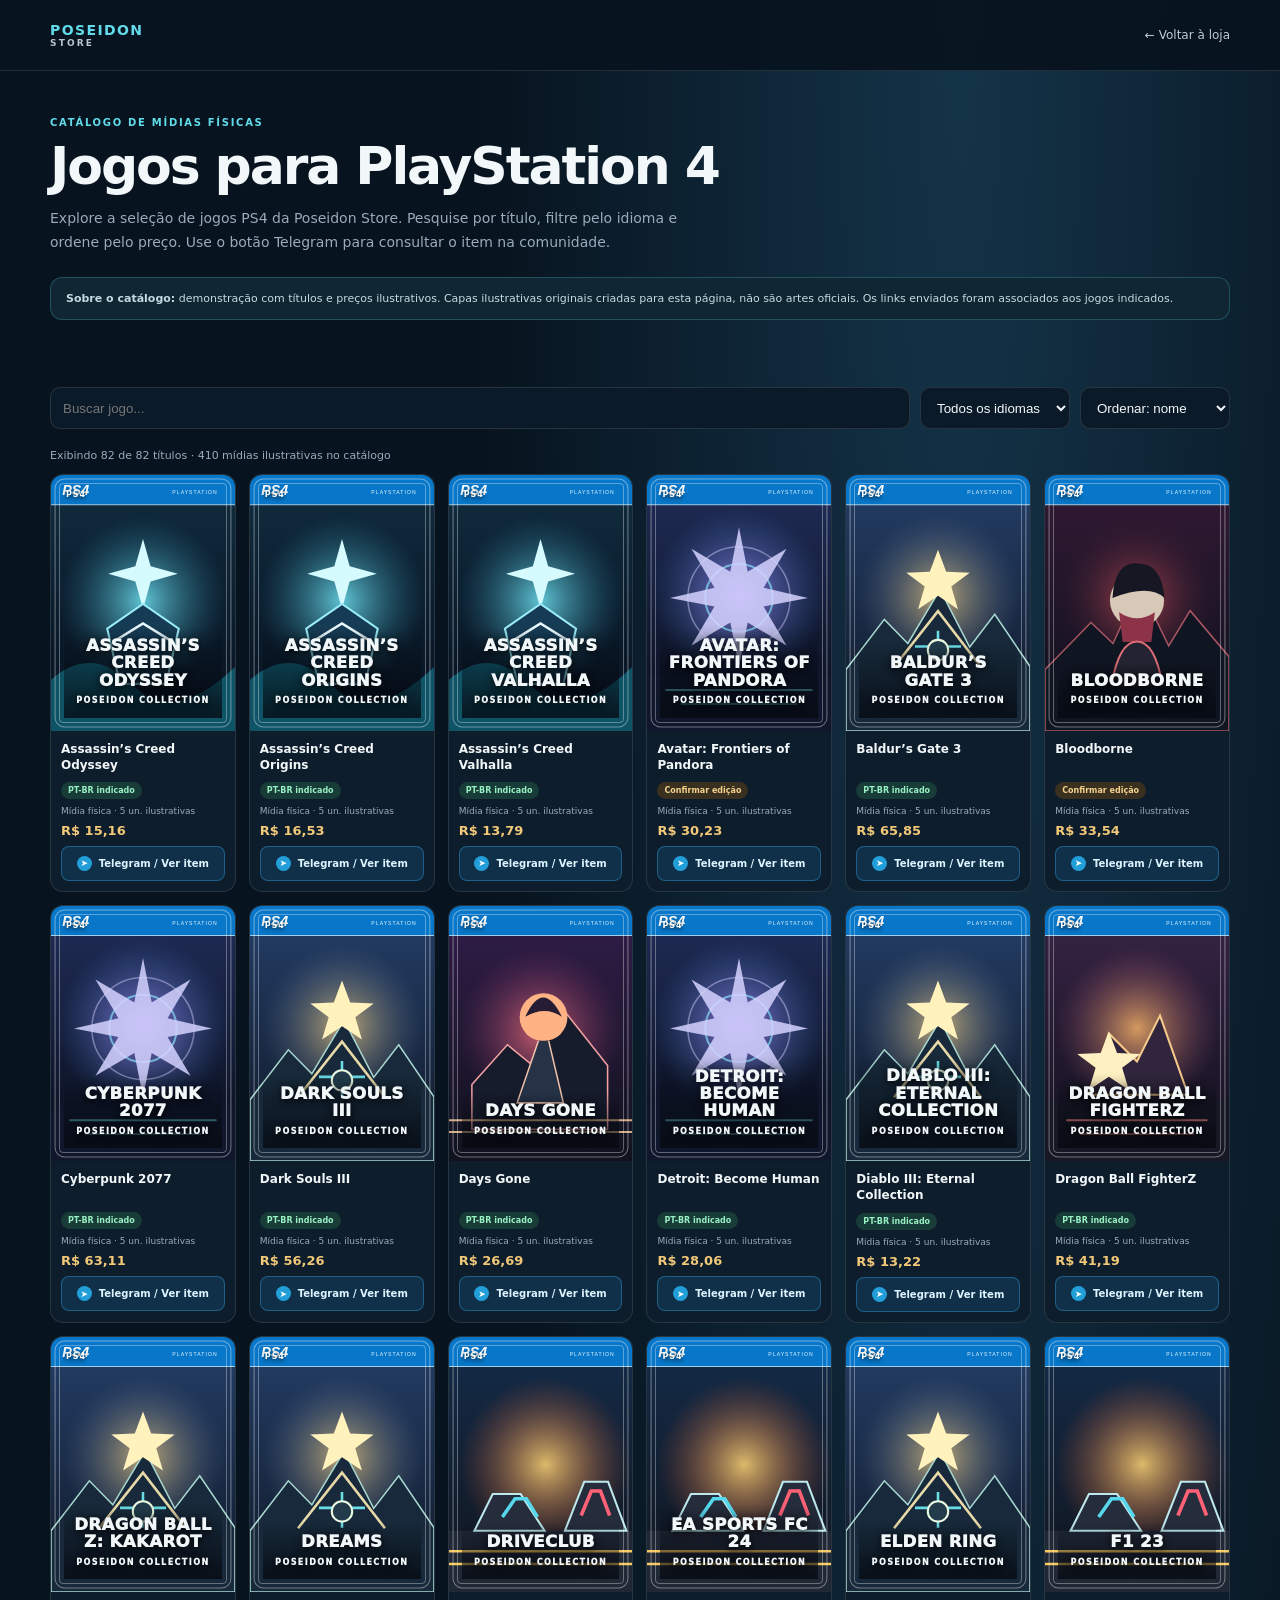
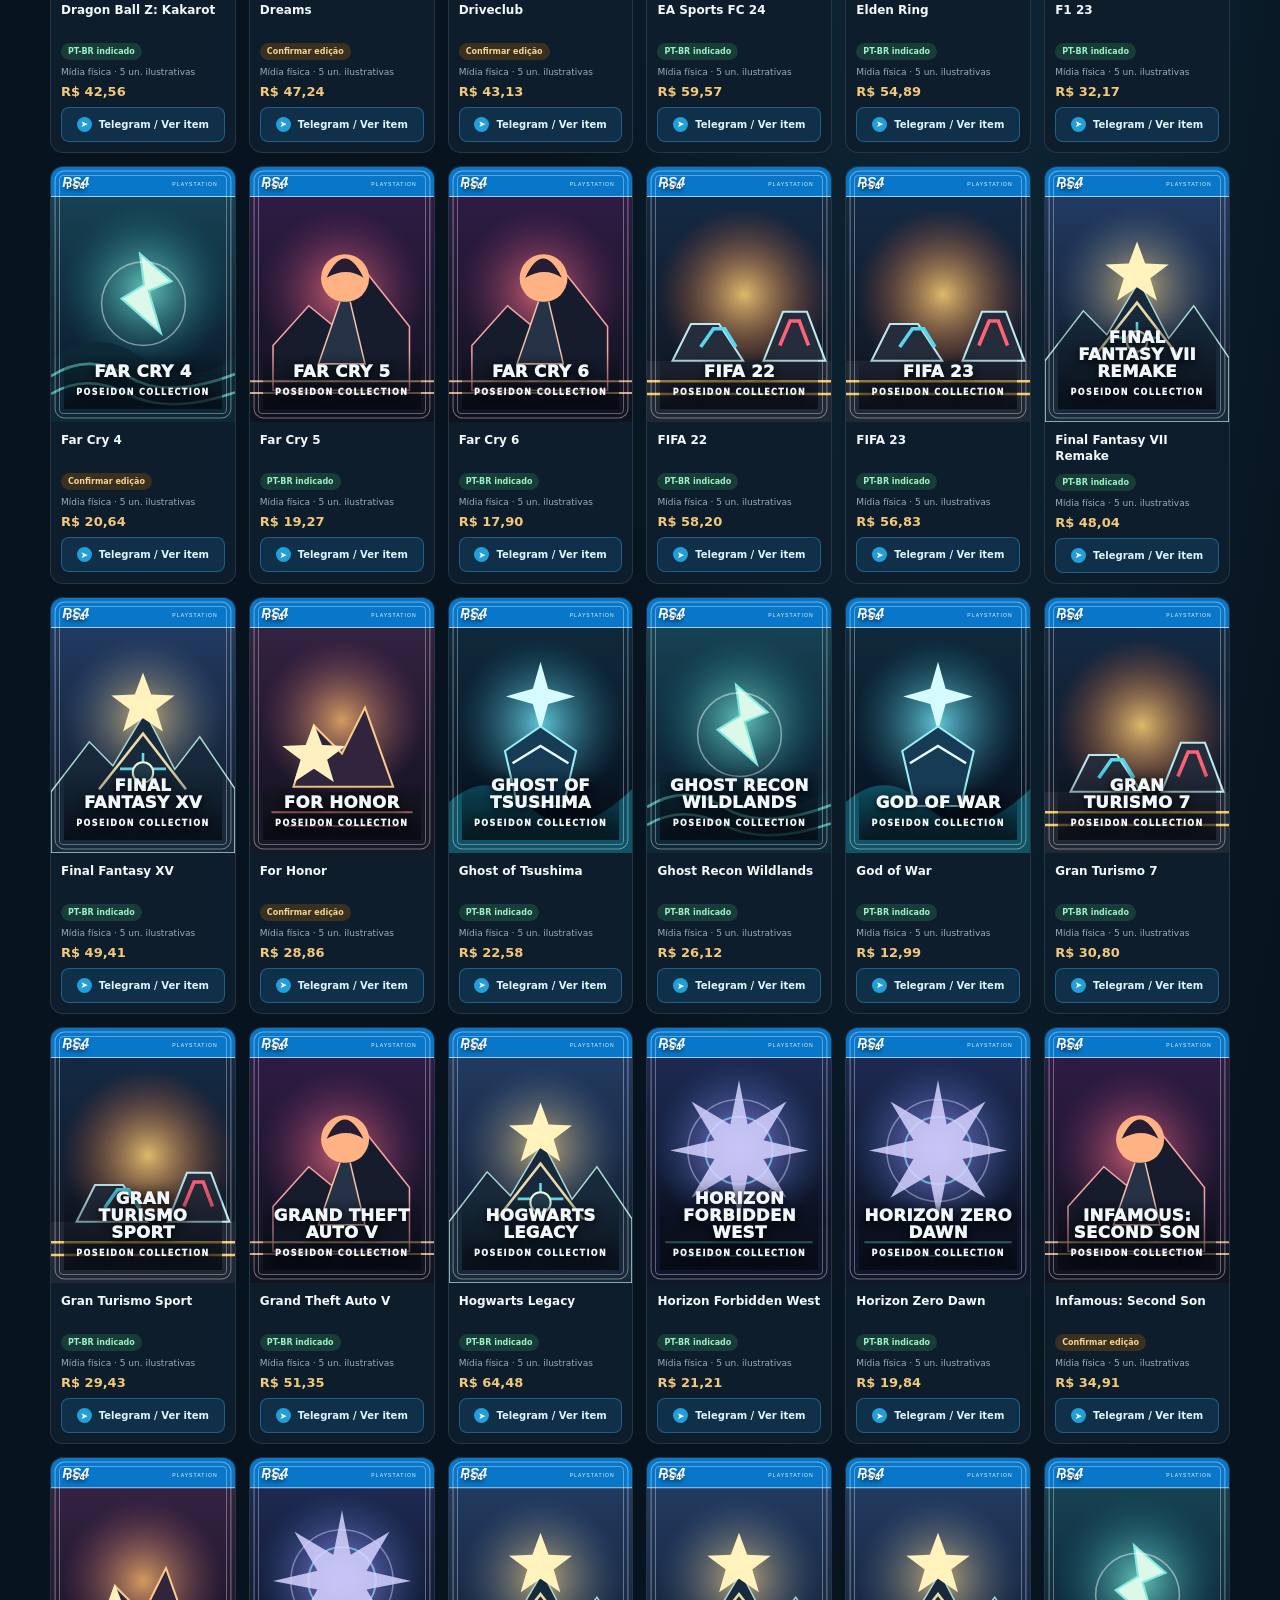
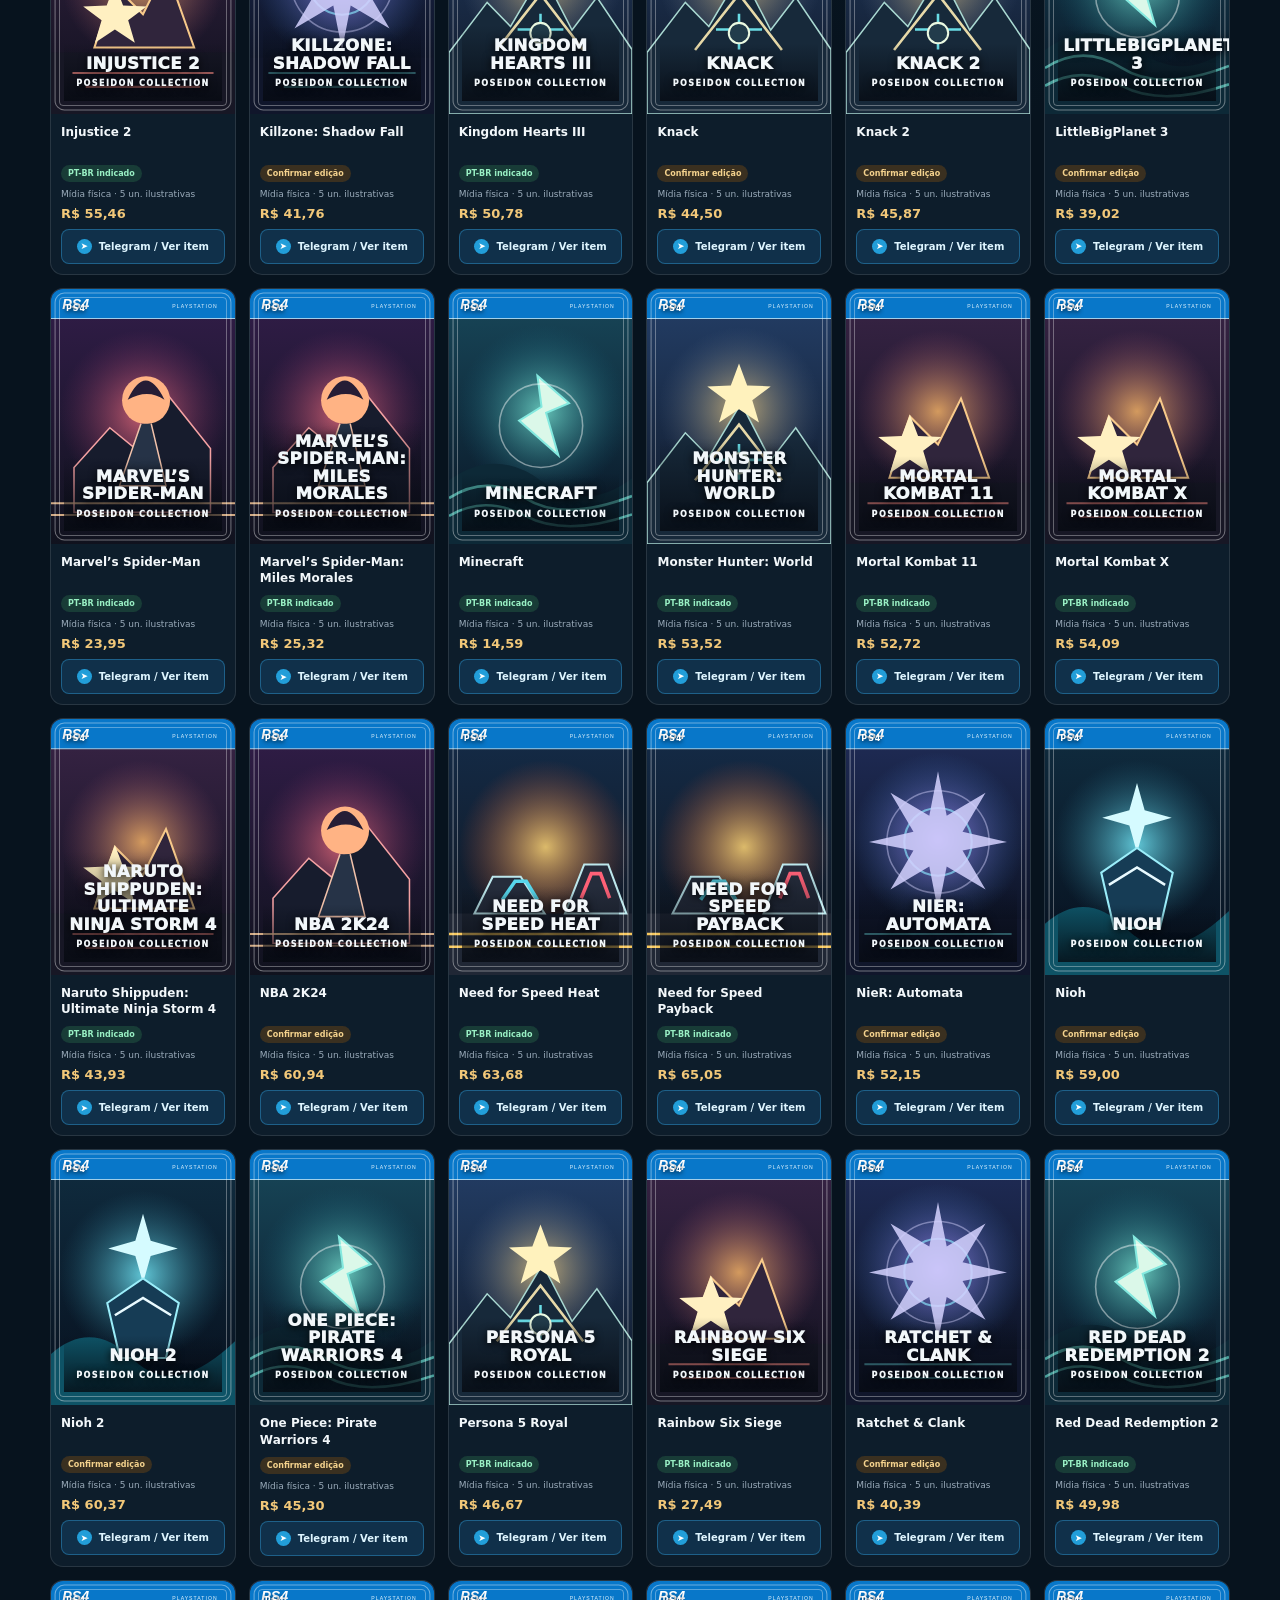
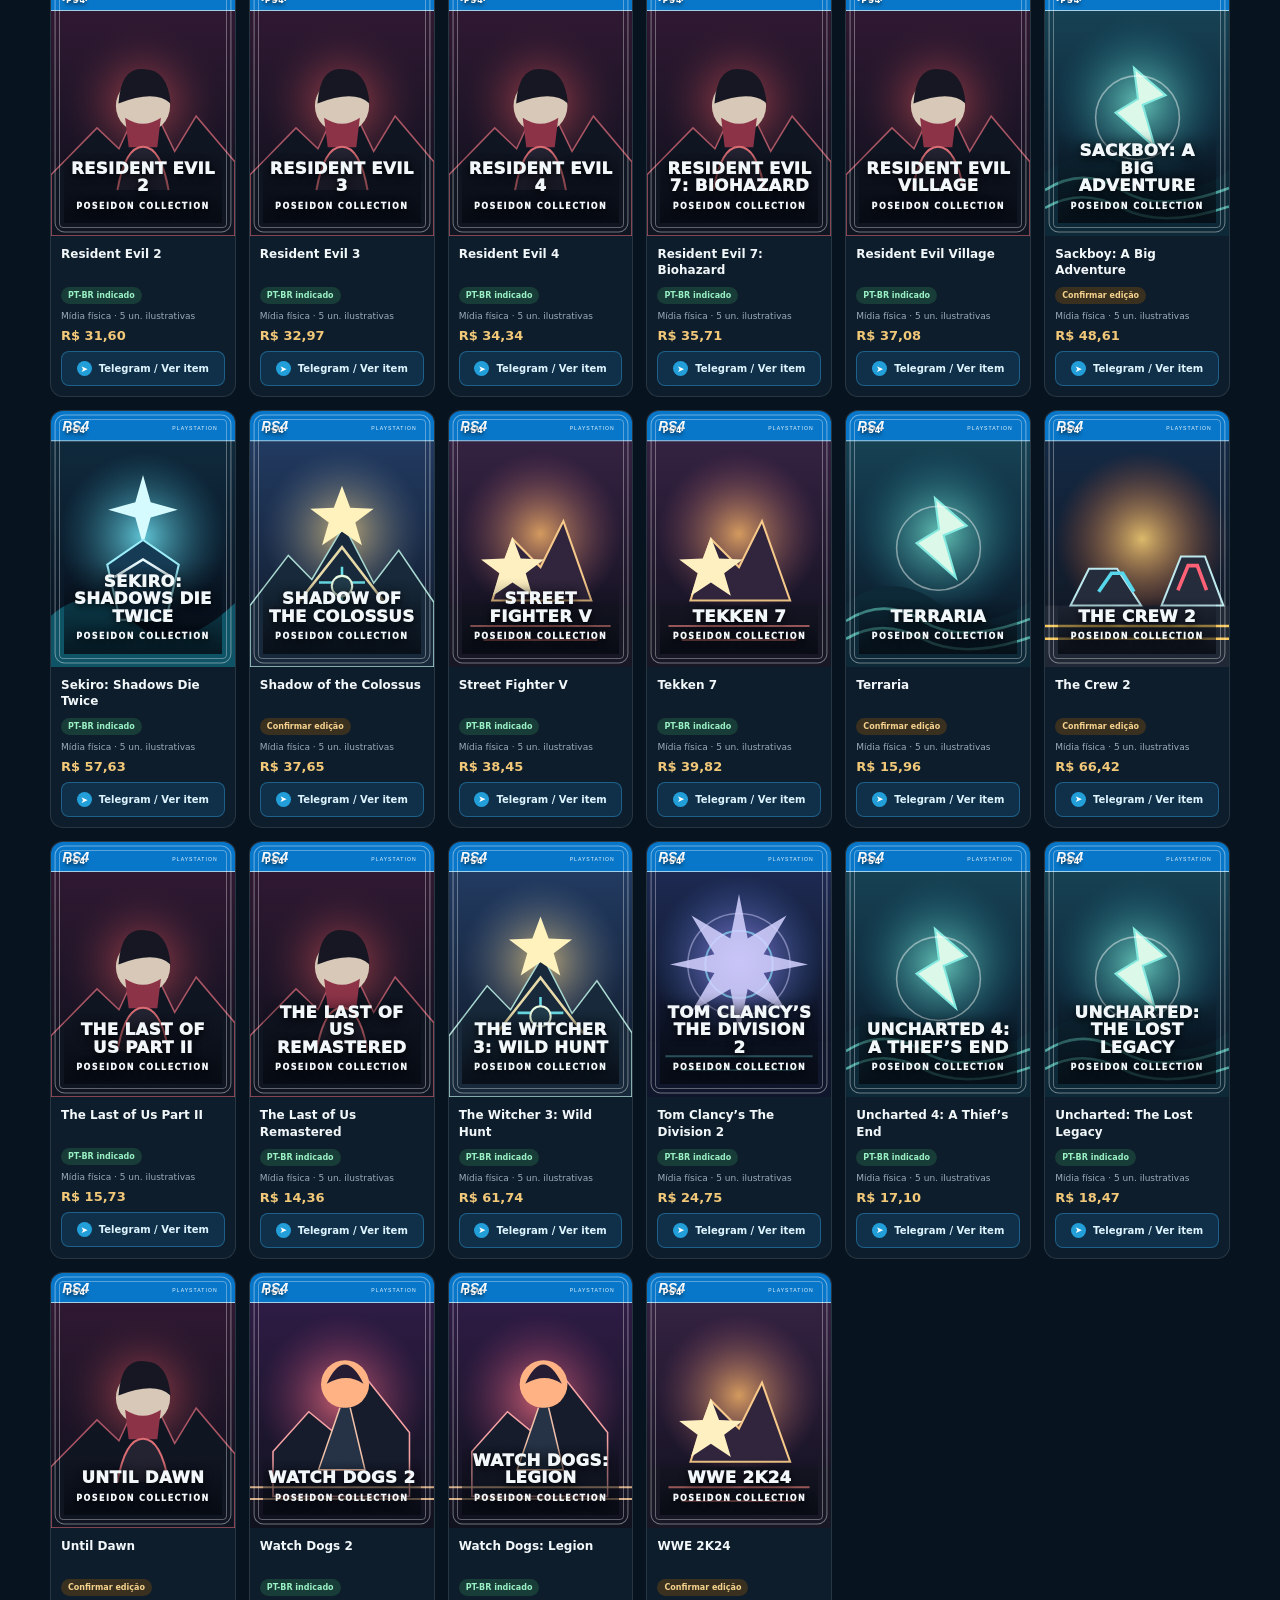
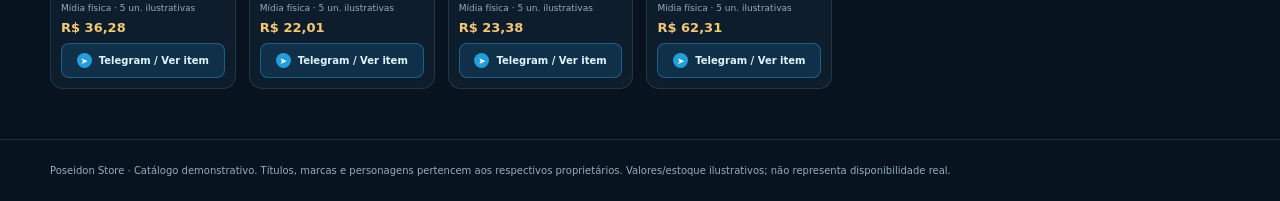
==== commit 250bf58a: "Add the two user-provided item URLs to the F1 23 and FIFA 23 catalog buttons" ====
--- a/ps4-catalog.html
+++ b/ps4-catalog.html
@@ -7,13 +7,15 @@
 </style>
 </head>
 <body><header class="top"><div class="wrap nav"><a class="brand" href="./index.html">POSEIDON <small>STORE</small></a><a class="back" href="./index.html">← Voltar à loja</a></div></header>
-<main class="wrap"><section class="hero"><span class="tag">CATÁLOGO DE MÍDIAS FÍSICAS</span><h1>Jogos para PlayStation 4</h1><p>Explore a seleção de jogos PS4 da Poseidon Store. Pesquise por título, filtre pelo idioma e ordene pelo preço. Use o botão Telegram para consultar o item na comunidade.</p><div class="note"><strong>Sobre o catálogo:</strong> demonstração com títulos e preços ilustrativos. Capas ilustrativas originais criadas para esta página, não são artes oficiais. Os botões de Telegram aguardam os links reais dos itens; substitua os valores em <code>TELEGRAM_LINKS</code> quando tiver os links. Não use a comunidade para distribuir cópias não autorizadas de jogos.</div></section>
+<main class="wrap"><section class="hero"><span class="tag">CATÁLOGO DE MÍDIAS FÍSICAS</span><h1>Jogos para PlayStation 4</h1><p>Explore a seleção de jogos PS4 da Poseidon Store. Pesquise por título, filtre pelo idioma e ordene pelo preço. Use o botão Telegram para consultar o item na comunidade.</p><div class="note"><strong>Sobre o catálogo:</strong> demonstração com títulos e preços ilustrativos. Capas ilustrativas originais criadas para esta página, não são artes oficiais. Os links enviados foram associados aos jogos indicados.</div></section>
 <div class="controls"><input id="search" type="search" placeholder="Buscar jogo..." aria-label="Buscar jogo"><select id="language" aria-label="Filtrar idioma"><option value="all">Todos os idiomas</option><option value="yes">PT-BR indicado</option><option value="check">Confirmar edição</option></select><select id="sort" aria-label="Ordenar"><option value="name">Ordenar: nome</option><option value="price-up">Menor preço</option><option value="price-down">Maior preço</option></select></div><p class="count" id="count" aria-live="polite"></p><section class="grid" id="grid" aria-label="Jogos PS4"></section><div class="empty" id="empty" hidden>Nenhum jogo encontrado. Altere a busca ou os filtros.</div></main><footer class="foot"><div class="wrap">Poseidon Store · Catálogo demonstrativo. Títulos, marcas e personagens pertencem aos respectivos proprietários. Valores/estoque ilustrativos; não representa disponibilidade real.</div></footer>
 <script>
-const titles=[['God of War','yes','mythic'],['The Last of Us Remastered','yes','horror'],['The Last of Us Part II','yes','horror'],['Uncharted 4: A Thief’s End','yes','adventure'],['Uncharted: The Lost Legacy','yes','adventure'],['Horizon Zero Dawn','yes','scifi'],['Horizon Forbidden West','yes','scifi'],['Ghost of Tsushima','yes','mythic'],['Marvel’s Spider-Man','yes','urban'],['Marvel’s Spider-Man: Miles Morales','yes','urban'],['Days Gone','yes','urban'],['Detroit: Become Human','yes','scifi'],['Gran Turismo Sport','yes','racing'],['Gran Turismo 7','yes','racing'],['Bloodborne','check','horror'],['Infamous: Second Son','check','urban'],['Until Dawn','check','horror'],['Shadow of the Colossus','check','fantasy'],['LittleBigPlanet 3','check','adventure'],['Ratchet & Clank','check','scifi'],['Killzone: Shadow Fall','check','scifi'],['Driveclub','check','racing'],['Knack','check','fantasy'],['Knack 2','check','fantasy'],['Dreams','check','fantasy'],['Sackboy: A Big Adventure','check','adventure'],['Red Dead Redemption 2','yes','adventure'],['Grand Theft Auto V','yes','urban'],['Mortal Kombat 11','yes','fight'],['Mortal Kombat X','yes','fight'],['Injustice 2','yes','fight'],['FIFA 23','yes','racing'],['FIFA 22','yes','racing'],['EA Sports FC 24','yes','racing'],['NBA 2K24','check','urban'],['WWE 2K24','check','fight'],['Need for Speed Heat','yes','racing'],['Need for Speed Payback','yes','racing'],['The Crew 2','check','racing'],['Assassin’s Creed Valhalla','yes','mythic'],['Assassin’s Creed Odyssey','yes','mythic'],['Assassin’s Creed Origins','yes','mythic'],['Far Cry 6','yes','urban'],['Far Cry 5','yes','urban'],['Far Cry 4','check','adventure'],['Watch Dogs 2','yes','urban'],['Watch Dogs: Legion','yes','urban'],['Tom Clancy’s The Division 2','yes','scifi'],['Ghost Recon Wildlands','yes','adventure'],['Rainbow Six Siege','yes','fight'],['For Honor','check','fight'],['Avatar: Frontiers of Pandora','check','scifi'],['Resident Evil 2','yes','horror'],['Resident Evil 3','yes','horror'],['Resident Evil 4','yes','horror'],['Resident Evil 7: Biohazard','yes','horror'],['Resident Evil Village','yes','horror'],['Street Fighter V','yes','fight'],['Tekken 7','yes','fight'],['Dragon Ball FighterZ','yes','fight'],['Dragon Ball Z: Kakarot','yes','fantasy'],['Naruto Shippuden: Ultimate Ninja Storm 4','yes','fight'],['One Piece: Pirate Warriors 4','check','adventure'],['Persona 5 Royal','yes','fantasy'],['Final Fantasy VII Remake','yes','fantasy'],['Final Fantasy XV','yes','fantasy'],['Kingdom Hearts III','yes','fantasy'],['NieR: Automata','check','scifi'],['Monster Hunter: World','yes','fantasy'],['Elden Ring','yes','fantasy'],['Dark Souls III','yes','fantasy'],['Sekiro: Shadows Die Twice','yes','mythic'],['Nioh','check','mythic'],['Nioh 2','check','mythic'],['The Witcher 3: Wild Hunt','yes','fantasy'],['Cyberpunk 2077','yes','scifi'],['Hogwarts Legacy','yes','fantasy'],['Baldur’s Gate 3','yes','fantasy'],['Diablo III: Eternal Collection','yes','fantasy'],['Minecraft','yes','adventure'],['Terraria','check','adventure']];
-// Add the real Telegram links here when available: use the game title as key and a public t.me URL as value.
-const TELEGRAM_LINKS={};
-const games=titles.map(([name,ptbr,cover],idx)=>({id:idx,name,ptbr,cover,stock:5,price:(1299+(idx*137)%5400)/100,telegram:TELEGRAM_LINKS[name]||'https://t.me/'}));
+const titles=[['God of War','yes','mythic'],['The Last of Us Remastered','yes','horror'],['The Last of Us Part II','yes','horror'],['Uncharted 4: A Thief’s End','yes','adventure'],['Uncharted: The Lost Legacy','yes','adventure'],['Horizon Zero Dawn','yes','scifi'],['Horizon Forbidden West','yes','scifi'],['Ghost of Tsushima','yes','mythic'],['Marvel’s Spider-Man','yes','urban'],['Marvel’s Spider-Man: Miles Morales','yes','urban'],['Days Gone','yes','urban'],['Detroit: Become Human','yes','scifi'],['Gran Turismo Sport','yes','racing'],['Gran Turismo 7','yes','racing'],['F1 23','yes','racing'],['Bloodborne','check','horror'],['Infamous: Second Son','check','urban'],['Until Dawn','check','horror'],['Shadow of the Colossus','check','fantasy'],['LittleBigPlanet 3','check','adventure'],['Ratchet & Clank','check','scifi'],['Killzone: Shadow Fall','check','scifi'],['Driveclub','check','racing'],['Knack','check','fantasy'],['Knack 2','check','fantasy'],['Dreams','check','fantasy'],['Sackboy: A Big Adventure','check','adventure'],['Red Dead Redemption 2','yes','adventure'],['Grand Theft Auto V','yes','urban'],['Mortal Kombat 11','yes','fight'],['Mortal Kombat X','yes','fight'],['Injustice 2','yes','fight'],['FIFA 23','yes','racing'],['FIFA 22','yes','racing'],['EA Sports FC 24','yes','racing'],['NBA 2K24','check','urban'],['WWE 2K24','check','fight'],['Need for Speed Heat','yes','racing'],['Need for Speed Payback','yes','racing'],['The Crew 2','check','racing'],['Assassin’s Creed Valhalla','yes','mythic'],['Assassin’s Creed Odyssey','yes','mythic'],['Assassin’s Creed Origins','yes','mythic'],['Far Cry 6','yes','urban'],['Far Cry 5','yes','urban'],['Far Cry 4','check','adventure'],['Watch Dogs 2','yes','urban'],['Watch Dogs: Legion','yes','urban'],['Tom Clancy’s The Division 2','yes','scifi'],['Ghost Recon Wildlands','yes','adventure'],['Rainbow Six Siege','yes','fight'],['For Honor','check','fight'],['Avatar: Frontiers of Pandora','check','scifi'],['Resident Evil 2','yes','horror'],['Resident Evil 3','yes','horror'],['Resident Evil 4','yes','horror'],['Resident Evil 7: Biohazard','yes','horror'],['Resident Evil Village','yes','horror'],['Street Fighter V','yes','fight'],['Tekken 7','yes','fight'],['Dragon Ball FighterZ','yes','fight'],['Dragon Ball Z: Kakarot','yes','fantasy'],['Naruto Shippuden: Ultimate Ninja Storm 4','yes','fight'],['One Piece: Pirate Warriors 4','check','adventure'],['Persona 5 Royal','yes','fantasy'],['Final Fantasy VII Remake','yes','fantasy'],['Final Fantasy XV','yes','fantasy'],['Kingdom Hearts III','yes','fantasy'],['NieR: Automata','check','scifi'],['Monster Hunter: World','yes','fantasy'],['Elden Ring','yes','fantasy'],['Dark Souls III','yes','fantasy'],['Sekiro: Shadows Die Twice','yes','mythic'],['Nioh','check','mythic'],['Nioh 2','check','mythic'],['The Witcher 3: Wild Hunt','yes','fantasy'],['Cyberpunk 2077','yes','scifi'],['Hogwarts Legacy','yes','fantasy'],['Baldur’s Gate 3','yes','fantasy'],['Diablo III: Eternal Collection','yes','fantasy'],['Minecraft','yes','adventure'],['Terraria','check','adventure']];
+const ITEM_LINKS={
+  'F1 23':'https://espfile.com/go/?id=728a3f',
+  'FIFA 23':'https://espfile.com/go/?id=0d289a'
+};
+const games=titles.map(([name,ptbr,cover],idx)=>({id:idx,name,ptbr,cover,stock:5,price:(1299+(idx*137)%5400)/100,telegram:ITEM_LINKS[name]||'https://t.me/'}));
 const fmt=new Intl.NumberFormat('pt-BR',{style:'currency',currency:'BRL'});let query='',language='all',sort='name';
 function render(){let shown=games.filter(g=>g.name.toLocaleLowerCase('pt-BR').includes(query)&&(language==='all'||(language==='yes'?g.ptbr==='yes':g.ptbr==='check')));if(sort==='price-up')shown.sort((a,b)=>a.price-b.price);else if(sort==='price-down')shown.sort((a,b)=>b.price-a.price);else shown.sort((a,b)=>a.name.localeCompare(b.name,'pt-BR'));document.querySelector('#grid').innerHTML=shown.map(g=>`<article class="card"><div class="cover"><img src="assets/covers/${g.cover}.svg" alt="Capa ilustrativa de ${g.name}" loading="lazy" onerror="this.onerror=null;this.src='assets/covers/adventure.svg'"><div class="cover-title">${g.name}<small>POSEIDON COLLECTION</small></div></div><div class="meta"><h2>${g.name}</h2><span class="lang ${g.ptbr==='check'?'check':''}">${g.ptbr==='yes'?'PT-BR indicado':'Confirmar edição'}</span><div class="units">Mídia física · ${g.stock} un. ilustrativas</div><div class="price">${fmt.format(g.price)}</div><a class="telegram-btn" href="${g.telegram}" target="_blank" rel="noopener noreferrer" aria-label="Telegram / Ver item: ${g.name}"><span class="telegram-icon">➤</span> Telegram / Ver item</a></div></article>`).join('');document.querySelector('#empty').hidden=shown.length>0;document.querySelector('#count').textContent=`Exibindo ${shown.length} de ${games.length} títulos · ${games.length*5} mídias ilustrativas no catálogo`}
 document.querySelector('#search').addEventListener('input',e=>{query=e.target.value.trim().toLocaleLowerCase('pt-BR');render()});document.querySelector('#language').addEventListener('change',e=>{language=e.target.value;render()});document.querySelector('#sort').addEventListener('change',e=>{sort=e.target.value;render()});render();
